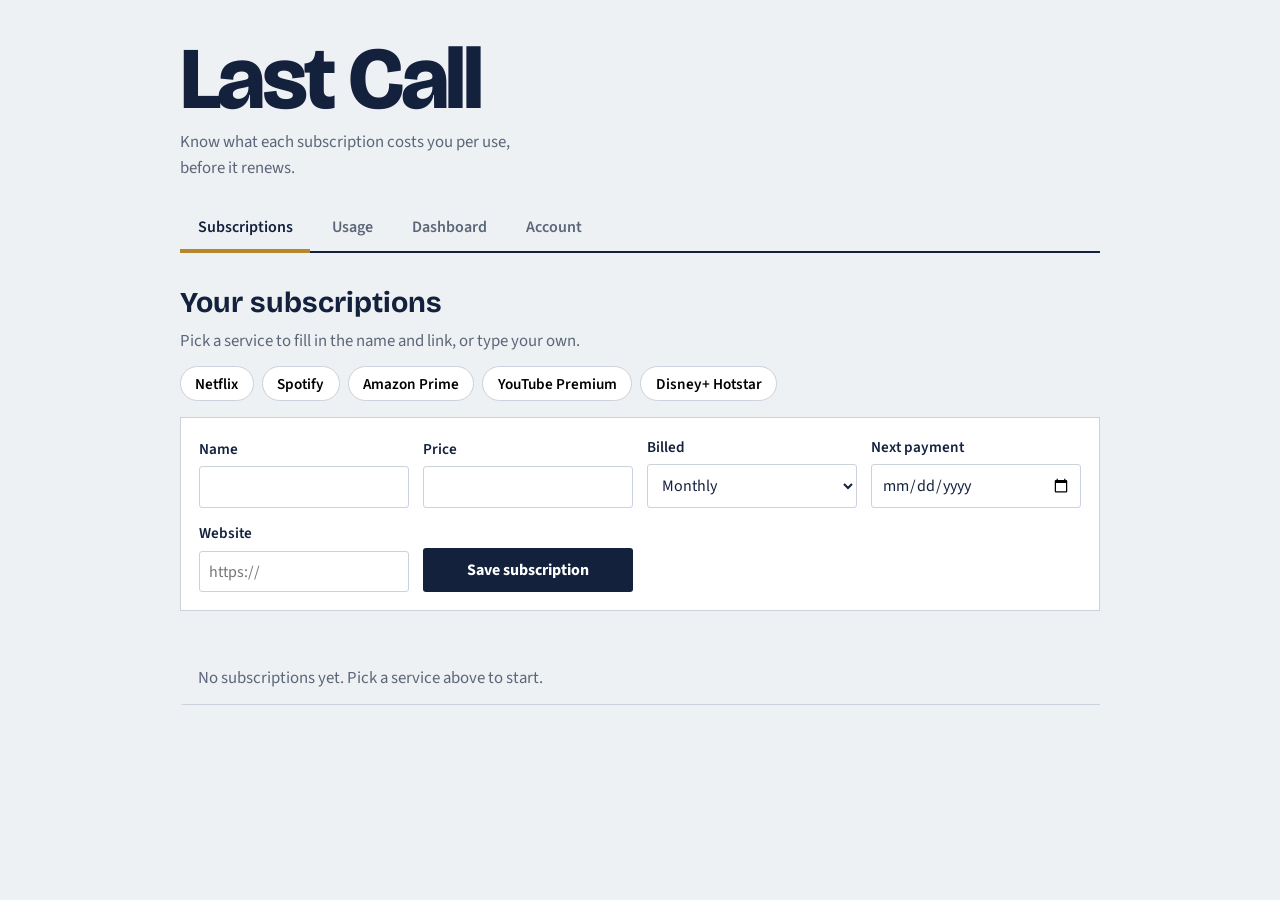
==== index.html @ 5d00318b "ch" ====
<!DOCTYPE html>
<html lang="en">
<head>
<meta charset="UTF-8">
<meta name="viewport" content="width=device-width, initial-scale=1">
<title>Last Call</title>
<link rel="preconnect" href="https://fonts.googleapis.com">
<link rel="preconnect" href="https://fonts.gstatic.com" crossorigin>
<link href="https://fonts.googleapis.com/css2?family=Bricolage+Grotesque:wght@500;700;800&family=Source+Sans+3:wght@400;600&display=swap" rel="stylesheet">
<link rel="stylesheet" href="style.css">
</head>
<body>
<header class="top">
  <h1 class="brand">Last Call</h1>
  <p class="tag">Know what each subscription costs you per use, before it renews.</p>
  <nav id="nav" aria-label="Sections">
    <button data-tab="subscriptions">Subscriptions</button>
    <button data-tab="usage">Usage</button>
    <button data-tab="dashboard">Dashboard</button>
    <button data-tab="account">Account</button>
  </nav>
</header>

<main>
  <!-- 1. SUBSCRIPTION MANAGEMENT -->
  <section id="subscriptions" class="panel">
    <h2>Your subscriptions</h2>
    <p class="hint">Pick a service to fill in the name and link, or type your own.</p>
    <div id="presets" class="chips"></div>
    <form id="subForm" class="form">
      <label>Name <input id="subName" required maxlength="40"></label>
      <label>Price <input id="subPrice" type="number" min="0" step="0.01" required></label>
      <label>Billed
        <select id="subCycle"><option value="monthly">Monthly</option><option value="yearly">Yearly</option></select>
      </label>
      <label>Next payment <input id="subDate" type="date" required></label>
      <label>Website <input id="subUrl" type="url" placeholder="https://"></label>
      <button class="primary" type="submit">Save subscription</button>
    </form>
    <p id="subMsg" class="msg" role="status"></p>
    <ul id="subList" class="rows"></ul>
  </section>

  <!-- 2. USAGE TRACKING -->
  <section id="usage" class="panel">
    <h2>Log your usage</h2>
    <form id="useForm" class="form">
      <label>Subscription <select id="useSub" required></select></label>
      <label>Date <input id="useDate" type="date" required></label>
      <label>Minutes used <input id="useMin" type="number" min="1" required></label>
      <button class="primary" type="submit">Log usage</button>
    </form>
    <h3>Last 30 days</h3>
    <ul id="useSummary" class="rows"></ul>
    <h3>Recent entries</h3>
    <ul id="useLog" class="rows"></ul>
  </section>

  <!-- 3. DASHBOARD -->
  <section id="dashboard" class="panel">
    <div id="reminders"></div>
    <h2>Dashboard</h2>
    <div id="stats" class="stats"></div>
    <h3>Coming up</h3>
    <ul id="upcoming" class="rows"></ul>
    <h3>Worth keeping?</h3>
    <label class="inline">Cancel suggestion above
      <input id="threshold" type="number" min="1"> per use
    </label>
    <ul id="verdicts" class="rows"></ul>
  </section>

  <!-- 4. ACCOUNT: subscription tracker + invoices -->
  <section id="account" class="panel">
    <h2>Your account</h2>
    <div id="accStats" class="stats"></div>
    <h3>Subscription tracker</h3>
    <ul id="accSubs" class="rows"></ul>
    <h3>Invoices</h3>
    <label class="inline">Payment method
      <select id="payMethod">
        <option>UPI</option><option>Card</option><option>Bank transfer</option><option>Cash</option>
      </select>
    </label>
    <ul id="invList" class="rows"></ul>
  </section>
</main>
<script src="script.js"></script>
</body>
</html>
---- style.css ----
:root{
  --bg:#EEF1F4; --ink:#14213D; --muted:#5B6678; --line:#CBD2DC;
  --brass:#B8862B; --keep:#2E7D5B; --warn:#B3412F; --paper:#FFFFFF;
  --display:'Bricolage Grotesque','Segoe UI',system-ui,sans-serif;
  --body:'Source Sans 3','Segoe UI',system-ui,sans-serif;
}
*{box-sizing:border-box}
body{margin:0;background:var(--bg);color:var(--ink);font:400 1.05rem/1.55 var(--body)}
.top{max-width:960px;margin:0 auto;padding:2.5rem 1.25rem 0}
.brand{font:800 clamp(3rem,10vw,5.5rem)/.9 var(--display);letter-spacing:-.04em;margin:0}
.tag{color:var(--muted);margin:.6rem 0 1.5rem;max-width:46ch}
nav{display:flex;gap:.25rem;border-bottom:2px solid var(--ink)}
nav button{font:600 1rem var(--body);background:none;border:0;padding:.7rem 1.1rem;cursor:pointer;color:var(--muted);border-bottom:4px solid transparent;margin-bottom:-2px}
nav button[aria-current="true"]{color:var(--ink);border-bottom-color:var(--brass)}
main{max-width:960px;margin:0 auto;padding:1.5rem 1.25rem 4rem}
.panel{display:none}
.panel.active{display:block}
h2{font:700 1.8rem var(--display);margin:.5rem 0}
h3{font:700 1.15rem var(--display);margin:2rem 0 .5rem}
.hint{color:var(--muted);margin:0 0 .75rem}
.chips{display:flex;flex-wrap:wrap;gap:.5rem;margin-bottom:1rem}
.chips button{font:600 .95rem var(--body);background:var(--paper);border:1px solid var(--line);border-radius:999px;padding:.35rem .9rem;cursor:pointer}
.chips button:hover{border-color:var(--brass)}
.form{display:grid;grid-template-columns:repeat(auto-fit,minmax(170px,1fr));gap:.9rem;align-items:end;background:var(--paper);border:1px solid var(--line);padding:1.1rem}
label{display:flex;flex-direction:column;gap:.3rem;font-weight:600;font-size:.95rem}
input,select{font:400 1rem var(--body);padding:.55rem .6rem;border:1px solid var(--line);background:#fff;color:var(--ink);border-radius:3px}
.inline{flex-direction:row;align-items:center;gap:.5rem;font-weight:400}
.inline input{width:5.5rem}
button.primary{font:700 1rem var(--body);background:var(--ink);color:#fff;border:0;padding:.7rem 1rem;cursor:pointer;border-radius:3px}
button.primary:hover{background:#22345c}
button.link{font:600 .9rem var(--body);background:none;border:0;color:var(--muted);cursor:pointer;text-decoration:underline;padding:.2rem .4rem}
button.link:hover{color:var(--warn)}
:focus-visible{outline:3px solid var(--brass);outline-offset:2px}
.rows{list-style:none;margin:.5rem 0 0;padding:0}
.rows li{display:flex;justify-content:space-between;align-items:center;gap:1rem;flex-wrap:wrap;padding:.8rem 0 .8rem .9rem;border-bottom:1px solid var(--line);border-left:4px solid var(--line)}
.rows li.keep{border-left-color:var(--keep)}
.rows li.warn{border-left-color:var(--warn)}
.rows li.soon{border-left-color:var(--brass)}
.rows .name{font:700 1.1rem var(--display)}
.rows .meta{color:var(--muted);font-size:.95rem}
.rows .actions{display:flex;align-items:center;gap:.25rem}
.rows a{color:var(--ink);font-weight:600}
.empty{color:var(--muted);border-left-color:transparent!important}
.stats{display:flex;flex-wrap:wrap;gap:2.5rem;margin:1rem 0}
.stats div{display:flex;flex-direction:column}
.stats b{font:800 2.2rem/1 var(--display)}
.stats span{color:var(--muted);font-size:.95rem}
#reminders .alert{background:var(--ink);color:#fff;padding:.8rem 1rem;margin-bottom:1rem;border-left:6px solid var(--brass)}
.verdict{font-weight:700}
.keep .verdict{color:var(--keep)}
.warn .verdict{color:var(--warn)}
@media (prefers-reduced-motion:no-preference){button{transition:background .15s,color .15s}}
@media (max-width:520px){nav button{padding:.6rem .6rem;font-size:.95rem}}
.msg{color:var(--keep);font-weight:600;margin:.6rem 0 0;min-height:1.5rem}
button.pay{font:700 .9rem var(--body);background:var(--ink);color:#fff;border:0;padding:.4rem .8rem;cursor:pointer;border-radius:3px;margin-left:.5rem}
button.pay:hover{background:#22345c}
.soon .verdict{color:var(--brass)}
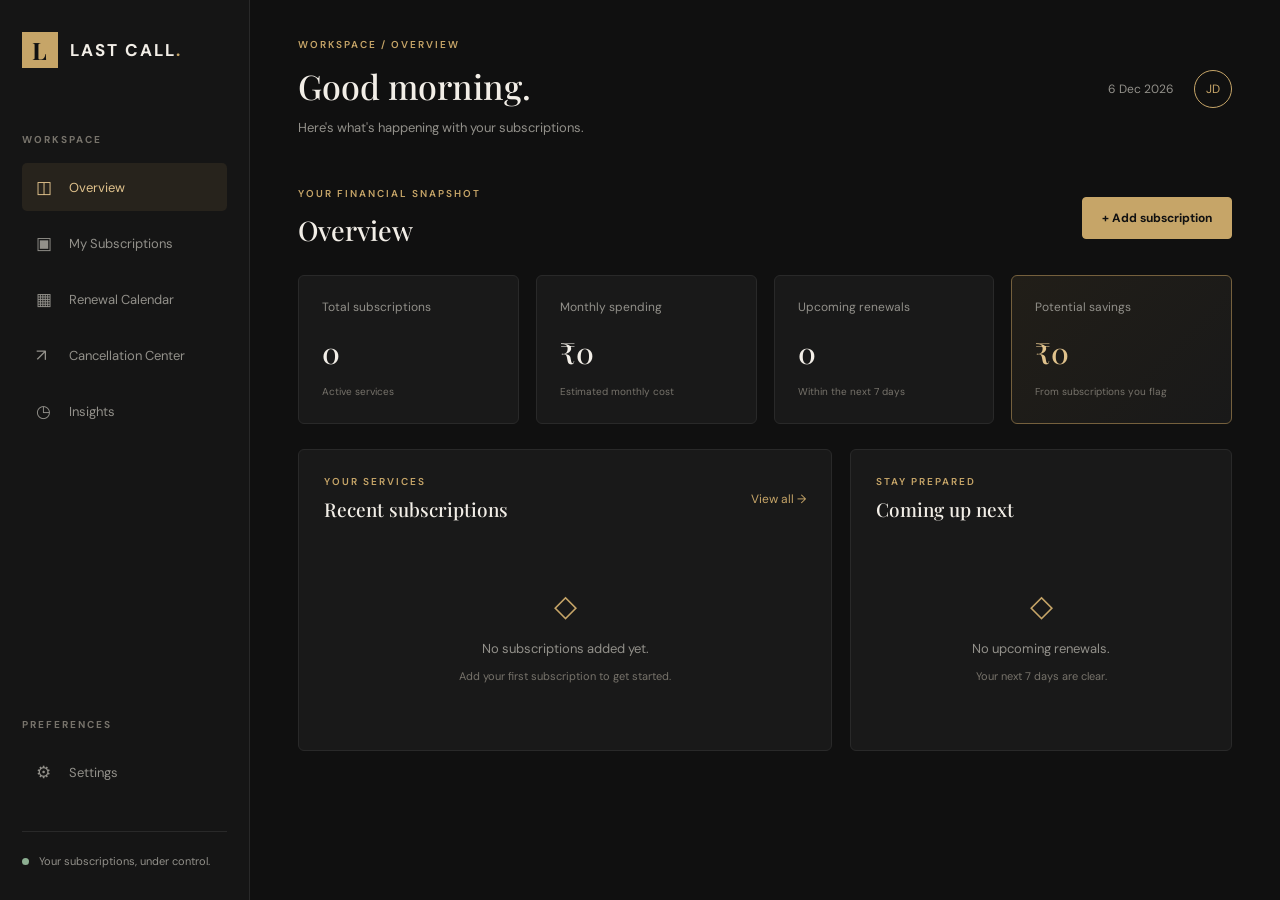
==== commit e1b089c1: "Add files via upload" ====
--- a/index.html
+++ b/index.html
@@ -1,90 +1,348 @@
-<!DOCTYPE html>
-<html lang="en">
-<head>
-<meta charset="UTF-8">
-<meta name="viewport" content="width=device-width, initial-scale=1">
-<title>Last Call</title>
-<link rel="preconnect" href="https://fonts.googleapis.com">
-<link rel="preconnect" href="https://fonts.gstatic.com" crossorigin>
-<link href="https://fonts.googleapis.com/css2?family=Bricolage+Grotesque:wght@500;700;800&family=Source+Sans+3:wght@400;600&display=swap" rel="stylesheet">
-<link rel="stylesheet" href="style.css">
-</head>
-<body>
-<header class="top">
-  <h1 class="brand">Last Call</h1>
-  <p class="tag">Know what each subscription costs you per use, before it renews.</p>
-  <nav id="nav" aria-label="Sections">
-    <button data-tab="subscriptions">Subscriptions</button>
-    <button data-tab="usage">Usage</button>
-    <button data-tab="dashboard">Dashboard</button>
-    <button data-tab="account">Account</button>
-  </nav>
-</header>
-
-<main>
-  <!-- 1. SUBSCRIPTION MANAGEMENT -->
-  <section id="subscriptions" class="panel">
-    <h2>Your subscriptions</h2>
-    <p class="hint">Pick a service to fill in the name and link, or type your own.</p>
-    <div id="presets" class="chips"></div>
-    <form id="subForm" class="form">
-      <label>Name <input id="subName" required maxlength="40"></label>
-      <label>Price <input id="subPrice" type="number" min="0" step="0.01" required></label>
-      <label>Billed
-        <select id="subCycle"><option value="monthly">Monthly</option><option value="yearly">Yearly</option></select>
-      </label>
-      <label>Next payment <input id="subDate" type="date" required></label>
-      <label>Website <input id="subUrl" type="url" placeholder="https://"></label>
-      <button class="primary" type="submit">Save subscription</button>
-    </form>
-    <p id="subMsg" class="msg" role="status"></p>
-    <ul id="subList" class="rows"></ul>
-  </section>
-
-  <!-- 2. USAGE TRACKING -->
-  <section id="usage" class="panel">
-    <h2>Log your usage</h2>
-    <form id="useForm" class="form">
-      <label>Subscription <select id="useSub" required></select></label>
-      <label>Date <input id="useDate" type="date" required></label>
-      <label>Minutes used <input id="useMin" type="number" min="1" required></label>
-      <button class="primary" type="submit">Log usage</button>
-    </form>
-    <h3>Last 30 days</h3>
-    <ul id="useSummary" class="rows"></ul>
-    <h3>Recent entries</h3>
-    <ul id="useLog" class="rows"></ul>
-  </section>
-
-  <!-- 3. DASHBOARD -->
-  <section id="dashboard" class="panel">
-    <div id="reminders"></div>
-    <h2>Dashboard</h2>
-    <div id="stats" class="stats"></div>
-    <h3>Coming up</h3>
-    <ul id="upcoming" class="rows"></ul>
-    <h3>Worth keeping?</h3>
-    <label class="inline">Cancel suggestion above
-      <input id="threshold" type="number" min="1"> per use
-    </label>
-    <ul id="verdicts" class="rows"></ul>
-  </section>
-
-  <!-- 4. ACCOUNT: subscription tracker + invoices -->
-  <section id="account" class="panel">
-    <h2>Your account</h2>
-    <div id="accStats" class="stats"></div>
-    <h3>Subscription tracker</h3>
-    <ul id="accSubs" class="rows"></ul>
-    <h3>Invoices</h3>
-    <label class="inline">Payment method
-      <select id="payMethod">
-        <option>UPI</option><option>Card</option><option>Bank transfer</option><option>Cash</option>
-      </select>
-    </label>
-    <ul id="invList" class="rows"></ul>
-  </section>
-</main>
-<script src="script.js"></script>
-</body>
-</html>+
+<!DOCTYPE html>
+<html lang="en">
+<head>
+    <meta charset="UTF-8">
+    <meta name="viewport" content="width=device-width, initial-scale=1.0">
+    <title>Last Call — Subscription Manager</title>
+
+    <link rel="stylesheet" href="style.css">
+
+    <link rel="preconnect" href="https://fonts.googleapis.com">
+    <link rel="preconnect" href="https://fonts.gstatic.com" crossorigin>
+    <link href="https://fonts.googleapis.com/css2?family=DM+Sans:wght@400;500;600;700&family=Playfair+Display:wght@500;600;700&display=swap" rel="stylesheet">
+</head>
+
+<body>
+
+    <div class="app-container">
+
+        <!-- SIDEBAR -->
+        <aside class="sidebar">
+
+            <div class="logo">
+                <span class="logo-icon">L</span>
+                <span>LAST CALL<span class="logo-dot">.</span></span>
+            </div>
+
+            <p class="menu-label">WORKSPACE</p>
+
+            <nav>
+                <a href="#" class="nav-link active" data-page="overview">
+                    <span>◫</span> Overview
+                </a>
+
+                <a href="#" class="nav-link" data-page="subscriptions">
+                    <span>▣</span> My Subscriptions
+                </a>
+
+                <a href="#" class="nav-link" data-page="calendar">
+                    <span>▦</span> Renewal Calendar
+                </a>
+
+                <a href="#" class="nav-link" data-page="cancellation">
+                    <span>↗</span> Cancellation Center
+                </a>
+
+                <a href="#" class="nav-link" data-page="insights">
+                    <span>◷</span> Insights
+                </a>
+            </nav>
+
+            <div class="sidebar-bottom">
+                <p class="menu-label">PREFERENCES</p>
+                <a href="#" class="nav-link" data-page="settings">
+                    <span>⚙</span> Settings
+                </a>
+
+                <div class="sidebar-note">
+                    <span class="status-dot"></span>
+                    Your subscriptions, under control.
+                </div>
+            </div>
+
+        </aside>
+
+
+        <!-- MAIN CONTENT -->
+        <main class="main-content">
+
+            <header class="topbar">
+                <div>
+                    <p class="breadcrumb">WORKSPACE / OVERVIEW</p>
+                    <h1>Good morning.</h1>
+                    <p class="subtitle">Here's what's happening with your subscriptions.</p>
+                </div>
+
+                <div class="topbar-right">
+                    <span class="date-display" id="todayDate"></span>
+                    <button class="profile-button">JD</button>
+                </div>
+            </header>
+
+
+            <!-- OVERVIEW -->
+            <section class="page active" id="overview">
+
+                <div class="section-heading">
+                    <div>
+                        <p class="eyebrow">YOUR FINANCIAL SNAPSHOT</p>
+                        <h2>Overview</h2>
+                    </div>
+
+                    <button class="primary-button" id="addSubscriptionBtn">
+                        + Add subscription
+                    </button>
+                </div>
+
+
+                <div class="stats-grid">
+
+                    <div class="stat-card">
+                        <p>Total subscriptions</p>
+                        <h2 id="totalSubscriptions">0</h2>
+                        <span class="stat-caption">Active services</span>
+                    </div>
+
+                    <div class="stat-card">
+                        <p>Monthly spending</p>
+                        <h2 id="monthlySpending">₹0</h2>
+                        <span class="stat-caption">Estimated monthly cost</span>
+                    </div>
+
+                    <div class="stat-card">
+                        <p>Upcoming renewals</p>
+                        <h2 id="upcomingRenewals">0</h2>
+                        <span class="stat-caption">Within the next 7 days</span>
+                    </div>
+
+                    <div class="stat-card highlight-card">
+                        <p>Potential savings</p>
+                        <h2 id="potentialSavings">₹0</h2>
+                        <span class="stat-caption">From subscriptions you flag</span>
+                    </div>
+
+                </div>
+
+
+                <div class="content-grid">
+
+                    <div class="panel">
+                        <div class="panel-header">
+                            <div>
+                                <p class="eyebrow">YOUR SERVICES</p>
+                                <h3>Recent subscriptions</h3>
+                            </div>
+
+                            <button class="text-button" data-goto="subscriptions">
+                                View all →
+                            </button>
+                        </div>
+
+                        <div id="recentSubscriptions" class="subscription-list">
+                            <div class="empty-state">
+                                <span>◇</span>
+                                <p>No subscriptions added yet.</p>
+                                <small>Add your first subscription to get started.</small>
+                            </div>
+                        </div>
+                    </div>
+
+
+                    <div class="panel">
+                        <div class="panel-header">
+                            <div>
+                                <p class="eyebrow">STAY PREPARED</p>
+                                <h3>Coming up next</h3>
+                            </div>
+                        </div>
+
+                        <div id="upcomingList" class="upcoming-list">
+                            <div class="empty-state">
+                                <span>◷</span>
+                                <p>No upcoming renewals.</p>
+                                <small>Your renewal reminders will appear here.</small>
+                            </div>
+                        </div>
+                    </div>
+
+                </div>
+
+            </section>
+
+
+            <!-- SUBSCRIPTIONS -->
+            <section class="page" id="subscriptions">
+
+                <div class="section-heading">
+                    <div>
+                        <p class="eyebrow">ALL YOUR RECURRING PAYMENTS</p>
+                        <h2>My Subscriptions</h2>
+                        <p class="subtitle">Keep every recurring expense in one place.</p>
+                    </div>
+
+                    <button class="primary-button" id="addSubscriptionBtn2">
+                        + Add subscription
+                    </button>
+                </div>
+
+                <div class="panel">
+                    <div id="allSubscriptions" class="subscription-list">
+                        <div class="empty-state">
+                            <span>◇</span>
+                            <p>Your subscription list is empty.</p>
+                        </div>
+                    </div>
+                </div>
+
+            </section>
+
+
+            <!-- CALENDAR -->
+            <section class="page" id="calendar">
+                <div class="section-heading">
+                    <div>
+                        <p class="eyebrow">NEVER MISS A PAYMENT</p>
+                        <h2>Renewal Calendar</h2>
+                        <p class="subtitle">See what's renewing soon.</p>
+                    </div>
+                </div>
+
+                <div class="panel">
+                    <div id="calendarList" class="upcoming-list">
+                        <div class="empty-state">
+                            <span>▦</span>
+                            <p>No renewals to display.</p>
+                        </div>
+                    </div>
+                </div>
+            </section>
+
+
+            <!-- CANCELLATION -->
+            <section class="page" id="cancellation">
+                <div class="section-heading">
+                    <div>
+                        <p class="eyebrow">TAKE BACK CONTROL</p>
+                        <h2>Cancellation Center</h2>
+                        <p class="subtitle">Find subscriptions you no longer need and follow the steps to cancel them.</p>
+                    </div>
+                </div>
+
+                <div class="panel">
+                    <div id="cancellationList" class="subscription-list">
+                        <div class="empty-state">
+                            <span>↗</span>
+                            <p>No subscriptions to review yet.</p>
+                        </div>
+                    </div>
+                </div>
+            </section>
+
+
+            <!-- INSIGHTS -->
+            <section class="page" id="insights">
+                <div class="section-heading">
+                    <div>
+                        <p class="eyebrow">UNDERSTAND YOUR SPENDING</p>
+                        <h2>Insights</h2>
+                    </div>
+                </div>
+
+                <div class="panel">
+                    <h3>Your spending breakdown</h3>
+                    <div id="insightsContent">
+                        <div class="empty-state">
+                            <span>◷</span>
+                            <p>Add subscriptions to see your insights.</p>
+                        </div>
+                    </div>
+                </div>
+            </section>
+
+
+            <!-- SETTINGS -->
+            <section class="page" id="settings">
+                <div class="section-heading">
+                    <div>
+                        <p class="eyebrow">MANAGE YOUR EXPERIENCE</p>
+                        <h2>Settings</h2>
+                    </div>
+                </div>
+
+                <div class="panel">
+                    <h3>Email import</h3>
+                    <p class="subtitle">Connect your Gmail account to explore subscription-related emails.</p>
+                    <button class="secondary-button" disabled>Gmail integration — Coming soon</button>
+                    <p class="small-note">Email import will require your permission. Your Gmail password will never be requested.</p>
+                </div>
+            </section>
+
+        </main>
+
+    </div>
+
+
+    <!-- ADD SUBSCRIPTION MODAL -->
+    <div class="modal-overlay" id="subscriptionModal">
+
+        <div class="modal">
+
+            <div class="modal-header">
+                <div>
+                    <p class="eyebrow">BUILD YOUR SUBSCRIPTION LIST</p>
+                    <h2>Add subscription</h2>
+                </div>
+
+                <button class="close-button" id="closeModal">×</button>
+            </div>
+
+            <form id="subscriptionForm">
+
+                <label for="serviceName">Service name</label>
+                <input type="text" id="serviceName" placeholder="e.g. Netflix" required>
+
+                <div class="form-row">
+                    <div>
+                        <label for="servicePrice">Price (₹)</label>
+                        <input type="number" id="servicePrice" placeholder="199" min="1" required>
+                    </div>
+
+                    <div>
+                        <label for="billingCycle">Billing cycle</label>
+                        <select id="billingCycle">
+                            <option value="monthly">Monthly</option>
+                            <option value="yearly">Yearly</option>
+                        </select>
+                    </div>
+                </div>
+
+                <label for="renewalDate">Next renewal date</label>
+                <input type="date" id="renewalDate" required>
+
+                <label for="serviceCategory">Category</label>
+                <select id="serviceCategory">
+                    <option value="Entertainment">Entertainment</option>
+                    <option value="Music">Music</option>
+                    <option value="Shopping">Shopping</option>
+                    <option value="Productivity">Productivity</option>
+                    <option value="Education">Education</option>
+                    <option value="Other">Other</option>
+                </select>
+
+                <button type="submit" class="primary-button full-button">
+                    Save subscription
+                </button>
+
+            </form>
+
+        </div>
+
+    </div>
+
+
+    <!-- JAVASCRIPT -->
+    <script src="script.js"></script>
+
+</body>
+</html>
--- a/style.css
+++ b/style.css
@@ -1,57 +1,607 @@
-:root{
-  --bg:#EEF1F4; --ink:#14213D; --muted:#5B6678; --line:#CBD2DC;
-  --brass:#B8862B; --keep:#2E7D5B; --warn:#B3412F; --paper:#FFFFFF;
-  --display:'Bricolage Grotesque','Segoe UI',system-ui,sans-serif;
-  --body:'Source Sans 3','Segoe UI',system-ui,sans-serif;
-}
-*{box-sizing:border-box}
-body{margin:0;background:var(--bg);color:var(--ink);font:400 1.05rem/1.55 var(--body)}
-.top{max-width:960px;margin:0 auto;padding:2.5rem 1.25rem 0}
-.brand{font:800 clamp(3rem,10vw,5.5rem)/.9 var(--display);letter-spacing:-.04em;margin:0}
-.tag{color:var(--muted);margin:.6rem 0 1.5rem;max-width:46ch}
-nav{display:flex;gap:.25rem;border-bottom:2px solid var(--ink)}
-nav button{font:600 1rem var(--body);background:none;border:0;padding:.7rem 1.1rem;cursor:pointer;color:var(--muted);border-bottom:4px solid transparent;margin-bottom:-2px}
-nav button[aria-current="true"]{color:var(--ink);border-bottom-color:var(--brass)}
-main{max-width:960px;margin:0 auto;padding:1.5rem 1.25rem 4rem}
-.panel{display:none}
-.panel.active{display:block}
-h2{font:700 1.8rem var(--display);margin:.5rem 0}
-h3{font:700 1.15rem var(--display);margin:2rem 0 .5rem}
-.hint{color:var(--muted);margin:0 0 .75rem}
-.chips{display:flex;flex-wrap:wrap;gap:.5rem;margin-bottom:1rem}
-.chips button{font:600 .95rem var(--body);background:var(--paper);border:1px solid var(--line);border-radius:999px;padding:.35rem .9rem;cursor:pointer}
-.chips button:hover{border-color:var(--brass)}
-.form{display:grid;grid-template-columns:repeat(auto-fit,minmax(170px,1fr));gap:.9rem;align-items:end;background:var(--paper);border:1px solid var(--line);padding:1.1rem}
-label{display:flex;flex-direction:column;gap:.3rem;font-weight:600;font-size:.95rem}
-input,select{font:400 1rem var(--body);padding:.55rem .6rem;border:1px solid var(--line);background:#fff;color:var(--ink);border-radius:3px}
-.inline{flex-direction:row;align-items:center;gap:.5rem;font-weight:400}
-.inline input{width:5.5rem}
-button.primary{font:700 1rem var(--body);background:var(--ink);color:#fff;border:0;padding:.7rem 1rem;cursor:pointer;border-radius:3px}
-button.primary:hover{background:#22345c}
-button.link{font:600 .9rem var(--body);background:none;border:0;color:var(--muted);cursor:pointer;text-decoration:underline;padding:.2rem .4rem}
-button.link:hover{color:var(--warn)}
-:focus-visible{outline:3px solid var(--brass);outline-offset:2px}
-.rows{list-style:none;margin:.5rem 0 0;padding:0}
-.rows li{display:flex;justify-content:space-between;align-items:center;gap:1rem;flex-wrap:wrap;padding:.8rem 0 .8rem .9rem;border-bottom:1px solid var(--line);border-left:4px solid var(--line)}
-.rows li.keep{border-left-color:var(--keep)}
-.rows li.warn{border-left-color:var(--warn)}
-.rows li.soon{border-left-color:var(--brass)}
-.rows .name{font:700 1.1rem var(--display)}
-.rows .meta{color:var(--muted);font-size:.95rem}
-.rows .actions{display:flex;align-items:center;gap:.25rem}
-.rows a{color:var(--ink);font-weight:600}
-.empty{color:var(--muted);border-left-color:transparent!important}
-.stats{display:flex;flex-wrap:wrap;gap:2.5rem;margin:1rem 0}
-.stats div{display:flex;flex-direction:column}
-.stats b{font:800 2.2rem/1 var(--display)}
-.stats span{color:var(--muted);font-size:.95rem}
-#reminders .alert{background:var(--ink);color:#fff;padding:.8rem 1rem;margin-bottom:1rem;border-left:6px solid var(--brass)}
-.verdict{font-weight:700}
-.keep .verdict{color:var(--keep)}
-.warn .verdict{color:var(--warn)}
-@media (prefers-reduced-motion:no-preference){button{transition:background .15s,color .15s}}
-@media (max-width:520px){nav button{padding:.6rem .6rem;font-size:.95rem}}
-.msg{color:var(--keep);font-weight:600;margin:.6rem 0 0;min-height:1.5rem}
-button.pay{font:700 .9rem var(--body);background:var(--ink);color:#fff;border:0;padding:.4rem .8rem;cursor:pointer;border-radius:3px;margin-left:.5rem}
-button.pay:hover{background:#22345c}
-.soon .verdict{color:var(--brass)}+
+:root {
+    --bg: #101010;
+    --sidebar: #151515;
+    --panel: #191919;
+    --border: #292929;
+    --gold: #c6a568;
+    --gold-light: #e0c28c;
+    --text: #f2eee7;
+    --muted: #92908a;
+    --green: #8cae91;
+}
+
+* {
+    margin: 0;
+    padding: 0;
+    box-sizing: border-box;
+}
+
+body {
+    background: var(--bg);
+    color: var(--text);
+    font-family: 'DM Sans', sans-serif;
+    min-height: 100vh;
+}
+
+button, input, select {
+    font: inherit;
+}
+
+button {
+    cursor: pointer;
+}
+
+.app-container {
+    display: flex;
+    min-height: 100vh;
+}
+
+/* SIDEBAR */
+
+.sidebar {
+    width: 250px;
+    background: var(--sidebar);
+    border-right: 1px solid var(--border);
+    padding: 32px 22px;
+    display: flex;
+    flex-direction: column;
+    flex-shrink: 0;
+}
+
+.logo {
+    display: flex;
+    align-items: center;
+    gap: 12px;
+    font-size: 17px;
+    font-weight: 700;
+    letter-spacing: 2px;
+    margin-bottom: 65px;
+}
+
+.logo-icon {
+    width: 36px;
+    height: 36px;
+    display: grid;
+    place-items: center;
+    background: var(--gold);
+    color: #111;
+    font-family: 'Playfair Display', serif;
+    font-size: 24px;
+}
+
+.logo-dot {
+    color: var(--gold);
+}
+
+.menu-label {
+    color: #77736b;
+    font-size: 10px;
+    letter-spacing: 2px;
+    font-weight: 700;
+    margin-bottom: 17px;
+}
+
+nav {
+    display: flex;
+    flex-direction: column;
+    gap: 8px;
+}
+
+.nav-link {
+    display: flex;
+    align-items: center;
+    gap: 13px;
+    padding: 13px 14px;
+    text-decoration: none;
+    color: var(--muted);
+    font-size: 13px;
+    border-radius: 5px;
+    transition: 0.2s;
+}
+
+.nav-link span {
+    font-size: 17px;
+    width: 20px;
+}
+
+.nav-link:hover,
+.nav-link.active {
+    color: var(--gold-light);
+    background: #27231c;
+}
+
+.sidebar-bottom {
+    margin-top: auto;
+}
+
+.sidebar-note {
+    border-top: 1px solid var(--border);
+    padding-top: 22px;
+    margin-top: 35px;
+    font-size: 11px;
+    color: var(--muted);
+}
+
+.status-dot {
+    display: inline-block;
+    width: 7px;
+    height: 7px;
+    background: var(--green);
+    border-radius: 50%;
+    margin-right: 7px;
+}
+
+/* MAIN CONTENT */
+
+.main-content {
+    flex: 1;
+    padding: 38px 48px;
+    min-width: 0;
+}
+
+.topbar {
+    display: flex;
+    justify-content: space-between;
+    align-items: center;
+    margin-bottom: 48px;
+}
+
+.breadcrumb,
+.eyebrow {
+    color: var(--gold);
+    font-size: 10px;
+    letter-spacing: 2px;
+    font-weight: 600;
+    margin-bottom: 12px;
+}
+
+.topbar h1 {
+    font-family: 'Playfair Display', serif;
+    font-size: 34px;
+    font-weight: 500;
+    margin-bottom: 8px;
+}
+
+.subtitle {
+    color: var(--muted);
+    font-size: 13px;
+    line-height: 1.7;
+}
+
+.topbar-right {
+    display: flex;
+    align-items: center;
+    gap: 20px;
+}
+
+.date-display {
+    font-size: 12px;
+    color: var(--muted);
+}
+
+.profile-button {
+    width: 38px;
+    height: 38px;
+    border-radius: 50%;
+    border: 1px solid var(--gold);
+    background: transparent;
+    color: var(--gold);
+    font-size: 12px;
+}
+
+/* PAGE SECTIONS */
+
+.page {
+    display: none;
+}
+
+.page.active {
+    display: block;
+}
+
+.section-heading {
+    display: flex;
+    align-items: center;
+    justify-content: space-between;
+    margin-bottom: 27px;
+}
+
+.section-heading h2 {
+    font-family: 'Playfair Display', serif;
+    font-size: 27px;
+    font-weight: 500;
+}
+
+/* BUTTONS */
+
+.primary-button {
+    background: var(--gold);
+    border: 1px solid var(--gold);
+    color: #111;
+    padding: 12px 19px;
+    font-size: 12px;
+    font-weight: 700;
+    border-radius: 4px;
+    transition: 0.2s;
+}
+
+.primary-button:hover {
+    background: var(--gold-light);
+    transform: translateY(-2px);
+}
+
+.secondary-button {
+    background: transparent;
+    border: 1px solid var(--border);
+    color: var(--gold);
+    padding: 11px 17px;
+    border-radius: 4px;
+}
+
+.text-button {
+    background: transparent;
+    border: none;
+    color: var(--gold);
+    font-size: 12px;
+}
+
+/* STATISTICS */
+
+.stats-grid {
+    display: grid;
+    grid-template-columns: repeat(4, 1fr);
+    gap: 17px;
+    margin-bottom: 25px;
+}
+
+.stat-card {
+    background: var(--panel);
+    border: 1px solid var(--border);
+    padding: 23px;
+    border-radius: 6px;
+    min-height: 145px;
+}
+
+.stat-card p {
+    font-size: 12px;
+    color: var(--muted);
+    margin-bottom: 18px;
+}
+
+.stat-card h2 {
+    font-family: 'Playfair Display', serif;
+    font-size: 29px;
+    font-weight: 500;
+    margin-bottom: 8px;
+}
+
+.stat-caption {
+    color: #77736b;
+    font-size: 10px;
+}
+
+.highlight-card {
+    border-color: #75603d;
+    background: linear-gradient(135deg, #211e18, #191919);
+}
+
+.highlight-card h2 {
+    color: var(--gold-light);
+}
+
+/* PANELS */
+
+.content-grid {
+    display: grid;
+    grid-template-columns: 1.4fr 1fr;
+    gap: 18px;
+}
+
+.panel {
+    background: var(--panel);
+    border: 1px solid var(--border);
+    border-radius: 6px;
+    padding: 25px;
+    margin-bottom: 20px;
+}
+
+.panel-header {
+    display: flex;
+    justify-content: space-between;
+    align-items: center;
+    margin-bottom: 24px;
+}
+
+.panel h3 {
+    font-family: 'Playfair Display', serif;
+    font-size: 19px;
+    font-weight: 500;
+}
+
+.panel-header .eyebrow {
+    margin-bottom: 8px;
+}
+
+/* EMPTY STATES */
+
+.empty-state {
+    text-align: center;
+    padding: 40px 15px;
+    color: var(--muted);
+}
+
+.empty-state span {
+    font-size: 30px;
+    color: var(--gold);
+    display: block;
+    margin-bottom: 15px;
+}
+
+.empty-state p {
+    font-size: 13px;
+    margin-bottom: 7px;
+}
+
+.empty-state small {
+    font-size: 11px;
+    color: #77736b;
+}
+
+/* SUBSCRIPTION ITEMS */
+
+.subscription-list,
+.upcoming-list {
+    display: flex;
+    flex-direction: column;
+}
+
+.subscription-item,
+.upcoming-item {
+    display: flex;
+    justify-content: space-between;
+    align-items: center;
+    gap: 12px;
+    padding: 17px 0;
+    border-bottom: 1px solid var(--border);
+}
+
+.subscription-item:last-child,
+.upcoming-item:last-child {
+    border-bottom: none;
+}
+
+.service-info {
+    display: flex;
+    align-items: center;
+    gap: 13px;
+}
+
+.service-icon {
+    width: 39px;
+    height: 39px;
+    background: #29251e;
+    color: var(--gold-light);
+    display: grid;
+    place-items: center;
+    border-radius: 5px;
+    font-size: 15px;
+}
+
+.service-info h4 {
+    font-size: 13px;
+    font-weight: 600;
+    margin-bottom: 5px;
+}
+
+.service-info p,
+.item-date {
+    color: var(--muted);
+    font-size: 10px;
+}
+
+.service-price {
+    color: var(--gold-light);
+    font-size: 13px;
+    white-space: nowrap;
+}
+
+.item-actions {
+    display: flex;
+    align-items: center;
+    gap: 10px;
+}
+
+.small-action {
+    background: transparent;
+    border: 1px solid var(--border);
+    color: var(--muted);
+    padding: 6px 9px;
+    border-radius: 3px;
+    font-size: 10px;
+}
+
+.small-action:hover {
+    border-color: var(--gold);
+    color: var(--gold);
+}
+
+/* SETTINGS */
+
+.small-note {
+    color: var(--muted);
+    font-size: 11px;
+    margin-top: 18px;
+}
+
+/* MODAL */
+
+.modal-overlay {
+    display: none;
+    position: fixed;
+    inset: 0;
+    background: rgba(0, 0, 0, 0.8);
+    z-index: 100;
+    justify-content: center;
+    align-items: center;
+    padding: 20px;
+}
+
+.modal-overlay.show {
+    display: flex;
+}
+
+.modal {
+    width: 100%;
+    max-width: 460px;
+    max-height: 90vh;
+    overflow-y: auto;
+    background: #1b1b1b;
+    border: 1px solid #55452d;
+    border-radius: 7px;
+    padding: 30px;
+}
+
+.modal-header {
+    display: flex;
+    justify-content: space-between;
+    align-items: flex-start;
+    margin-bottom: 27px;
+}
+
+.modal-header h2 {
+    font-family: 'Playfair Display', serif;
+    font-weight: 500;
+}
+
+.close-button {
+    background: transparent;
+    border: none;
+    color: var(--muted);
+    font-size: 27px;
+}
+
+.modal form {
+    display: flex;
+    flex-direction: column;
+    gap: 11px;
+}
+
+.modal label {
+    color: #c4beb3;
+    font-size: 11px;
+    margin-top: 9px;
+}
+
+.modal input,
+.modal select {
+    width: 100%;
+    padding: 12px;
+    background: #111;
+    color: var(--text);
+    border: 1px solid var(--border);
+    border-radius: 4px;
+    outline: none;
+    font-size: 12px;
+}
+
+.modal input:focus,
+.modal select:focus {
+    border-color: var(--gold);
+}
+
+.form-row {
+    display: grid;
+    grid-template-columns: 1fr 1fr;
+    gap: 15px;
+}
+
+.full-button {
+    width: 100%;
+    margin-top: 20px;
+}
+
+/* RESPONSIVE DESIGN */
+
+@media (max-width: 1100px) {
+    .stats-grid {
+        grid-template-columns: repeat(2, 1fr);
+    }
+
+    .main-content {
+        padding: 30px;
+    }
+}
+
+@media (max-width: 750px) {
+    .sidebar {
+        width: 75px;
+        padding: 25px 10px;
+    }
+
+    .logo {
+        justify-content: center;
+        font-size: 0;
+        margin-bottom: 45px;
+    }
+
+    .logo-icon {
+        font-size: 23px;
+    }
+
+    .menu-label,
+    .nav-link:not(.active) {
+        font-size: 0;
+    }
+
+    .nav-link {
+        justify-content: center;
+        padding: 14px 5px;
+        font-size: 0;
+    }
+
+    .nav-link span {
+        font-size: 19px;
+    }
+
+    .sidebar-note {
+        display: none;
+    }
+
+    .content-grid {
+        grid-template-columns: 1fr;
+    }
+
+    .main-content {
+        padding: 25px 16px;
+    }
+
+    .topbar h1 {
+        font-size: 26px;
+    }
+}
+
+@media (max-width: 480px) {
+    .stats-grid {
+        grid-template-columns: 1fr 1fr;
+        gap: 9px;
+    }
+
+    .stat-card {
+        padding: 14px;
+    }
+
+    .stat-card h2 {
+        font-size: 22px;
+    }
+
+    .section-heading {
+        align-items: flex-start;
+        gap: 15px;
+        flex-direction: column;
+    }
+
+    .date-display {
+        display: none;
+    }
+}
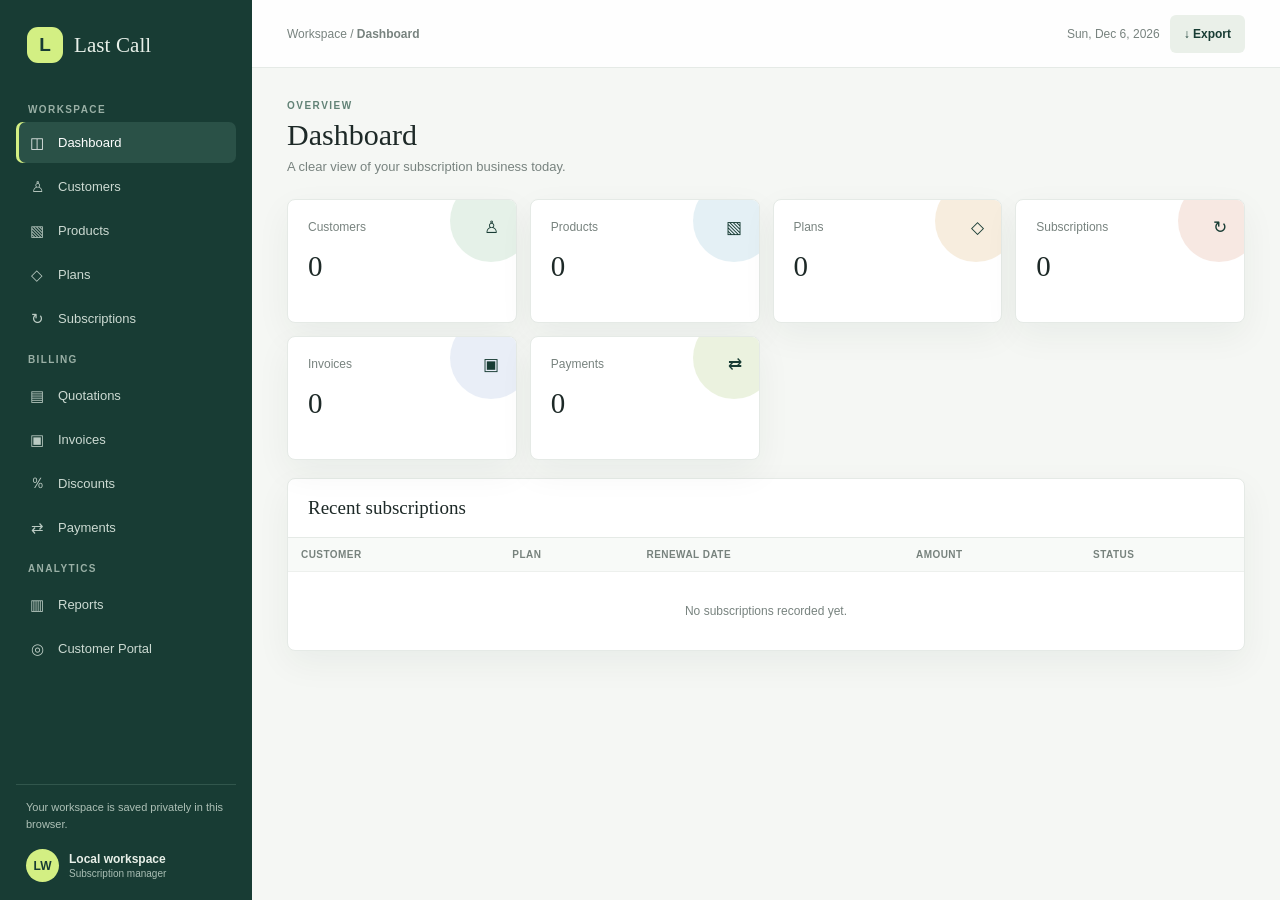
==== commit b119d096: "Add files via upload" ====
--- a/index.html
+++ b/index.html
@@ -1,348 +1,290 @@
-
-<!DOCTYPE html>
+<!doctype html>
 <html lang="en">
 <head>
-    <meta charset="UTF-8">
-    <meta name="viewport" content="width=device-width, initial-scale=1.0">
-    <title>Last Call — Subscription Manager</title>
-
-    <link rel="stylesheet" href="style.css">
-
-    <link rel="preconnect" href="https://fonts.googleapis.com">
-    <link rel="preconnect" href="https://fonts.gstatic.com" crossorigin>
-    <link href="https://fonts.googleapis.com/css2?family=DM+Sans:wght@400;500;600;700&family=Playfair+Display:wght@500;600;700&display=swap" rel="stylesheet">
+  <meta charset="utf-8">
+  <meta name="viewport" content="width=device-width, initial-scale=1">
+  <meta name="theme-color" content="#172a26">
+  <title>Last Call | Subscription Management</title>
+  <style>
+    :root {
+      color-scheme: light;
+      --ink: #1d2927;
+      --muted: #78837f;
+      --line: #e5eae6;
+      --paper: #fff;
+      --canvas: #f5f7f4;
+      --forest: #183c34;
+      --forest-soft: #24584b;
+      --lime: #d3ef83;
+      --coral: #e77e61;
+      --sky: #83b9d1;
+      --shadow: 0 12px 35px rgba(27, 49, 42, .055);
+      font-family: "Segoe UI", "Trebuchet MS", sans-serif;
+    }
+    * { box-sizing: border-box; }
+    body { margin: 0; min-height: 100vh; color: var(--ink); background: var(--canvas); }
+    button, input, select { font: inherit; }
+    button { cursor: pointer; }
+    .app { min-height: 100vh; }
+    .sidebar {
+      position: fixed; inset: 0 auto 0 0; z-index: 5; width: 252px; padding: 27px 16px 18px;
+      display: flex; flex-direction: column; color: #e8f0e9; background: var(--forest);
+    }
+    .brand { display: flex; gap: 11px; align-items: center; padding: 0 11px 29px; }
+    .brand-mark { width: 36px; height: 36px; display: grid; place-items: center; border-radius: 11px; background: var(--lime); color: var(--forest); font-size: 19px; font-weight: 900; }
+    .brand-name { font-family: Georgia, serif; font-size: 21px; letter-spacing: .1px; }
+    .nav-label { padding: 12px 12px 7px; color: #9ab0a6; font-size: 10px; font-weight: 700; letter-spacing: 1.4px; }
+    .nav-list { display: grid; gap: 3px; }
+    .nav-link { display: flex; align-items: center; gap: 12px; min-height: 41px; padding: 0 12px; color: #ccdad2; text-decoration: none; border-radius: 7px; font-size: 13px; transition: background .16s, color .16s; }
+    .nav-link:hover, .nav-link.active { color: #fff; background: #2a5147; }
+    .nav-link.active { box-shadow: inset 3px 0 var(--lime); }
+    .nav-icon { width: 18px; text-align: center; font-size: 15px; opacity: .9; }
+    .sidebar-foot { margin-top: auto; padding: 14px 10px 0; border-top: 1px solid #31564c; }
+    .local-note { color: #aec1b7; font-size: 11px; line-height: 1.5; }
+    .sidebar-user { display: flex; gap: 10px; align-items: center; margin-top: 17px; }
+    .avatar { width: 33px; height: 33px; display: grid; place-items: center; border-radius: 50%; color: var(--forest); background: var(--lime); font-size: 12px; font-weight: 800; }
+    .user-name { font-size: 12px; font-weight: 650; }
+    .user-caption { margin-top: 2px; color: #a9beb4; font-size: 10px; }
+    .main { min-height: 100vh; margin-left: 252px; }
+    .topbar { height: 68px; display: flex; align-items: center; justify-content: space-between; gap: 16px; padding: 0 35px; border-bottom: 1px solid var(--line); background: rgba(255,255,255,.92); }
+    .crumb { color: var(--muted); font-size: 12px; }
+    .top-actions { display: flex; align-items: center; gap: 10px; }
+    .date-label { color: var(--muted); font-size: 12px; }
+    .content { max-width: 1480px; margin: 0 auto; padding: 32px 35px 48px; }
+    .page-heading { display: flex; justify-content: space-between; align-items: flex-start; gap: 18px; margin-bottom: 25px; }
+    .eyebrow { margin-bottom: 7px; color: #628276; font-size: 10px; font-weight: 800; letter-spacing: 1.5px; text-transform: uppercase; }
+    h1, h2, h3, p { margin-top: 0; }
+    h1 { margin-bottom: 7px; font-family: Georgia, serif; font-size: 30px; font-weight: 500; letter-spacing: 0; }
+    .subtitle { margin-bottom: 0; color: var(--muted); font-size: 13px; }
+    h2 { margin-bottom: 0; font-family: Georgia, serif; font-size: 19px; font-weight: 500; }
+    .button { min-height: 38px; display: inline-flex; align-items: center; justify-content: center; gap: 8px; padding: 0 14px; border: 0; border-radius: 6px; color: #fff; background: var(--forest); font-size: 12px; font-weight: 650; transition: background .15s, transform .15s; }
+    .button:hover { background: var(--forest-soft); transform: translateY(-1px); }
+    .button.secondary { color: var(--forest); background: #eaf0e9; }
+    .button.secondary:hover { background: #dce8df; }
+    .button.danger { min-height: 30px; padding: 0 9px; color: #a64e3c; background: #fff0ec; font-size: 11px; }
+    .button.danger:hover { background: #ffe2da; }
+    .metrics { display: grid; grid-template-columns: repeat(4, minmax(0, 1fr)); gap: 13px; margin-bottom: 18px; }
+    .metric { position: relative; overflow: hidden; min-height: 124px; padding: 20px; border: 1px solid var(--line); border-radius: 8px; background: var(--paper); box-shadow: var(--shadow); }
+    .metric:after { position: absolute; top: -20px; right: -16px; width: 82px; height: 82px; content: ""; border-radius: 50%; background: var(--metric-tint, #e5f1e7); opacity: .9; }
+    .metric-label { position: relative; z-index: 1; color: var(--muted); font-size: 12px; }
+    .metric-value { position: relative; z-index: 1; margin-top: 16px; font-family: Georgia, serif; font-size: 29px; }
+    .metric-mark { position: absolute; z-index: 1; top: 17px; right: 17px; color: var(--forest); font-size: 17px; }
+    .panel { margin-bottom: 17px; border: 1px solid var(--line); border-radius: 8px; background: var(--paper); box-shadow: var(--shadow); }
+    .panel-head { display: flex; align-items: center; justify-content: space-between; gap: 14px; padding: 18px 20px; border-bottom: 1px solid var(--line); }
+    .panel-body { padding: 20px; }
+    .table-wrap { width: 100%; overflow-x: auto; }
+    table { width: 100%; border-collapse: collapse; white-space: nowrap; }
+    th { padding: 11px 13px; color: #77827d; background: #f8faf8; text-align: left; font-size: 10px; font-weight: 750; letter-spacing: .45px; text-transform: uppercase; }
+    td { padding: 12px 13px; border-top: 1px solid #edf0ed; font-size: 12px; }
+    tr:hover td { background: #fbfcfa; }
+    .empty { padding: 32px 14px; color: var(--muted); text-align: center; font-size: 12px; }
+    .toolbar { display: flex; align-items: center; gap: 9px; }
+    .search { width: min(230px, 45vw); min-height: 36px; padding: 0 11px; border: 1px solid var(--line); border-radius: 6px; outline: 0; background: #fff; font-size: 12px; }
+    .search:focus, input:focus, select:focus { border-color: #82a993; box-shadow: 0 0 0 3px rgba(69, 125, 97, .1); outline: 0; }
+    .form-grid { display: grid; grid-template-columns: repeat(3, minmax(0, 1fr)); gap: 15px; }
+    .field label { display: block; margin-bottom: 7px; color: #586760; font-size: 11px; font-weight: 650; }
+    .field input, .field select { width: 100%; min-height: 39px; padding: 0 10px; border: 1px solid #dfe6e0; border-radius: 5px; color: var(--ink); background: #fff; font-size: 12px; }
+    .form-actions { display: flex; gap: 8px; grid-column: 1 / -1; padding-top: 2px; }
+    .status { display: inline-block; padding: 5px 8px; border-radius: 20px; color: #396e52; background: #e8f4e9; font-size: 10px; font-weight: 700; }
+    .status.pending, .status.unpaid { color: #9a6b22; background: #fff4dc; }
+    .status.cancelled { color: #a64e3c; background: #fff0ec; }
+    .split { display: grid; grid-template-columns: minmax(0, 1.4fr) minmax(260px, .8fr); gap: 17px; }
+    .summary-total { color: var(--forest); font-family: Georgia, serif; font-size: 34px; }
+    .muted-small { margin-top: 5px; color: var(--muted); font-size: 11px; }
+    .notice { position: fixed; z-index: 20; right: 22px; bottom: 20px; max-width: min(380px, calc(100vw - 32px)); padding: 12px 16px; border-radius: 6px; color: #fff; background: var(--forest); box-shadow: 0 8px 24px #172a2633; font-size: 12px; animation: enter .2s ease-out; }
+    @keyframes enter { from { opacity: 0; transform: translateY(7px); } to { opacity: 1; transform: translateY(0); } }
+    .mobile-bar { display: none; }
+    @media (max-width: 1050px) { .metrics { grid-template-columns: repeat(2, minmax(0, 1fr)); } .form-grid { grid-template-columns: repeat(2, minmax(0, 1fr)); } .content { padding-inline: 23px; } .topbar { padding-inline: 23px; } }
+    @media (max-width: 700px) {
+      .sidebar { position: static; width: auto; height: auto; padding: 11px 12px; }
+      .brand { padding: 0 5px 10px; }
+      .sidebar .nav-label, .sidebar-foot { display: none; }
+      .nav-list { display: flex; overflow-x: auto; gap: 5px; padding-bottom: 2px; }
+      .nav-link { flex: 0 0 auto; min-height: 34px; gap: 7px; padding: 0 10px; font-size: 11px; }
+      .nav-icon { width: auto; }
+      .main { margin-left: 0; }
+      .topbar { height: 48px; padding-inline: 15px; }
+      .content { padding: 24px 15px 34px; }
+      .page-heading { align-items: flex-start; }
+      h1 { font-size: 26px; }
+      .metrics { gap: 9px; }
+      .metric { min-height: 106px; padding: 14px; }
+      .metric-value { margin-top: 13px; font-size: 25px; }
+      .panel-head, .panel-body { padding: 15px; }
+      .split { grid-template-columns: 1fr; }
+      .form-grid { grid-template-columns: 1fr; }
+      .date-label { display: none; }
+    }
+    @media (max-width: 390px) { .metrics { grid-template-columns: 1fr 1fr; } .panel-head { align-items: flex-start; } .toolbar { flex-wrap: wrap; justify-content: flex-end; } }
+  </style>
 </head>
-
 <body>
-
-    <div class="app-container">
-
-        <!-- SIDEBAR -->
-        <aside class="sidebar">
-
-            <div class="logo">
-                <span class="logo-icon">L</span>
-                <span>LAST CALL<span class="logo-dot">.</span></span>
-            </div>
-
-            <p class="menu-label">WORKSPACE</p>
-
-            <nav>
-                <a href="#" class="nav-link active" data-page="overview">
-                    <span>◫</span> Overview
-                </a>
-
-                <a href="#" class="nav-link" data-page="subscriptions">
-                    <span>▣</span> My Subscriptions
-                </a>
-
-                <a href="#" class="nav-link" data-page="calendar">
-                    <span>▦</span> Renewal Calendar
-                </a>
-
-                <a href="#" class="nav-link" data-page="cancellation">
-                    <span>↗</span> Cancellation Center
-                </a>
-
-                <a href="#" class="nav-link" data-page="insights">
-                    <span>◷</span> Insights
-                </a>
-            </nav>
-
-            <div class="sidebar-bottom">
-                <p class="menu-label">PREFERENCES</p>
-                <a href="#" class="nav-link" data-page="settings">
-                    <span>⚙</span> Settings
-                </a>
-
-                <div class="sidebar-note">
-                    <span class="status-dot"></span>
-                    Your subscriptions, under control.
-                </div>
-            </div>
-
-        </aside>
-
-
-        <!-- MAIN CONTENT -->
-        <main class="main-content">
-
-            <header class="topbar">
-                <div>
-                    <p class="breadcrumb">WORKSPACE / OVERVIEW</p>
-                    <h1>Good morning.</h1>
-                    <p class="subtitle">Here's what's happening with your subscriptions.</p>
-                </div>
-
-                <div class="topbar-right">
-                    <span class="date-display" id="todayDate"></span>
-                    <button class="profile-button">JD</button>
-                </div>
-            </header>
-
-
-            <!-- OVERVIEW -->
-            <section class="page active" id="overview">
-
-                <div class="section-heading">
-                    <div>
-                        <p class="eyebrow">YOUR FINANCIAL SNAPSHOT</p>
-                        <h2>Overview</h2>
-                    </div>
-
-                    <button class="primary-button" id="addSubscriptionBtn">
-                        + Add subscription
-                    </button>
-                </div>
-
-
-                <div class="stats-grid">
-
-                    <div class="stat-card">
-                        <p>Total subscriptions</p>
-                        <h2 id="totalSubscriptions">0</h2>
-                        <span class="stat-caption">Active services</span>
-                    </div>
-
-                    <div class="stat-card">
-                        <p>Monthly spending</p>
-                        <h2 id="monthlySpending">₹0</h2>
-                        <span class="stat-caption">Estimated monthly cost</span>
-                    </div>
-
-                    <div class="stat-card">
-                        <p>Upcoming renewals</p>
-                        <h2 id="upcomingRenewals">0</h2>
-                        <span class="stat-caption">Within the next 7 days</span>
-                    </div>
-
-                    <div class="stat-card highlight-card">
-                        <p>Potential savings</p>
-                        <h2 id="potentialSavings">₹0</h2>
-                        <span class="stat-caption">From subscriptions you flag</span>
-                    </div>
-
-                </div>
-
-
-                <div class="content-grid">
-
-                    <div class="panel">
-                        <div class="panel-header">
-                            <div>
-                                <p class="eyebrow">YOUR SERVICES</p>
-                                <h3>Recent subscriptions</h3>
-                            </div>
-
-                            <button class="text-button" data-goto="subscriptions">
-                                View all →
-                            </button>
-                        </div>
-
-                        <div id="recentSubscriptions" class="subscription-list">
-                            <div class="empty-state">
-                                <span>◇</span>
-                                <p>No subscriptions added yet.</p>
-                                <small>Add your first subscription to get started.</small>
-                            </div>
-                        </div>
-                    </div>
-
-
-                    <div class="panel">
-                        <div class="panel-header">
-                            <div>
-                                <p class="eyebrow">STAY PREPARED</p>
-                                <h3>Coming up next</h3>
-                            </div>
-                        </div>
-
-                        <div id="upcomingList" class="upcoming-list">
-                            <div class="empty-state">
-                                <span>◷</span>
-                                <p>No upcoming renewals.</p>
-                                <small>Your renewal reminders will appear here.</small>
-                            </div>
-                        </div>
-                    </div>
-
-                </div>
-
-            </section>
-
-
-            <!-- SUBSCRIPTIONS -->
-            <section class="page" id="subscriptions">
-
-                <div class="section-heading">
-                    <div>
-                        <p class="eyebrow">ALL YOUR RECURRING PAYMENTS</p>
-                        <h2>My Subscriptions</h2>
-                        <p class="subtitle">Keep every recurring expense in one place.</p>
-                    </div>
-
-                    <button class="primary-button" id="addSubscriptionBtn2">
-                        + Add subscription
-                    </button>
-                </div>
-
-                <div class="panel">
-                    <div id="allSubscriptions" class="subscription-list">
-                        <div class="empty-state">
-                            <span>◇</span>
-                            <p>Your subscription list is empty.</p>
-                        </div>
-                    </div>
-                </div>
-
-            </section>
-
-
-            <!-- CALENDAR -->
-            <section class="page" id="calendar">
-                <div class="section-heading">
-                    <div>
-                        <p class="eyebrow">NEVER MISS A PAYMENT</p>
-                        <h2>Renewal Calendar</h2>
-                        <p class="subtitle">See what's renewing soon.</p>
-                    </div>
-                </div>
-
-                <div class="panel">
-                    <div id="calendarList" class="upcoming-list">
-                        <div class="empty-state">
-                            <span>▦</span>
-                            <p>No renewals to display.</p>
-                        </div>
-                    </div>
-                </div>
-            </section>
-
-
-            <!-- CANCELLATION -->
-            <section class="page" id="cancellation">
-                <div class="section-heading">
-                    <div>
-                        <p class="eyebrow">TAKE BACK CONTROL</p>
-                        <h2>Cancellation Center</h2>
-                        <p class="subtitle">Find subscriptions you no longer need and follow the steps to cancel them.</p>
-                    </div>
-                </div>
-
-                <div class="panel">
-                    <div id="cancellationList" class="subscription-list">
-                        <div class="empty-state">
-                            <span>↗</span>
-                            <p>No subscriptions to review yet.</p>
-                        </div>
-                    </div>
-                </div>
-            </section>
-
-
-            <!-- INSIGHTS -->
-            <section class="page" id="insights">
-                <div class="section-heading">
-                    <div>
-                        <p class="eyebrow">UNDERSTAND YOUR SPENDING</p>
-                        <h2>Insights</h2>
-                    </div>
-                </div>
-
-                <div class="panel">
-                    <h3>Your spending breakdown</h3>
-                    <div id="insightsContent">
-                        <div class="empty-state">
-                            <span>◷</span>
-                            <p>Add subscriptions to see your insights.</p>
-                        </div>
-                    </div>
-                </div>
-            </section>
-
-
-            <!-- SETTINGS -->
-            <section class="page" id="settings">
-                <div class="section-heading">
-                    <div>
-                        <p class="eyebrow">MANAGE YOUR EXPERIENCE</p>
-                        <h2>Settings</h2>
-                    </div>
-                </div>
-
-                <div class="panel">
-                    <h3>Email import</h3>
-                    <p class="subtitle">Connect your Gmail account to explore subscription-related emails.</p>
-                    <button class="secondary-button" disabled>Gmail integration — Coming soon</button>
-                    <p class="small-note">Email import will require your permission. Your Gmail password will never be requested.</p>
-                </div>
-            </section>
-
-        </main>
-
-    </div>
-
-
-    <!-- ADD SUBSCRIPTION MODAL -->
-    <div class="modal-overlay" id="subscriptionModal">
-
-        <div class="modal">
-
-            <div class="modal-header">
-                <div>
-                    <p class="eyebrow">BUILD YOUR SUBSCRIPTION LIST</p>
-                    <h2>Add subscription</h2>
-                </div>
-
-                <button class="close-button" id="closeModal">×</button>
-            </div>
-
-            <form id="subscriptionForm">
-
-                <label for="serviceName">Service name</label>
-                <input type="text" id="serviceName" placeholder="e.g. Netflix" required>
-
-                <div class="form-row">
-                    <div>
-                        <label for="servicePrice">Price (₹)</label>
-                        <input type="number" id="servicePrice" placeholder="199" min="1" required>
-                    </div>
-
-                    <div>
-                        <label for="billingCycle">Billing cycle</label>
-                        <select id="billingCycle">
-                            <option value="monthly">Monthly</option>
-                            <option value="yearly">Yearly</option>
-                        </select>
-                    </div>
-                </div>
-
-                <label for="renewalDate">Next renewal date</label>
-                <input type="date" id="renewalDate" required>
-
-                <label for="serviceCategory">Category</label>
-                <select id="serviceCategory">
-                    <option value="Entertainment">Entertainment</option>
-                    <option value="Music">Music</option>
-                    <option value="Shopping">Shopping</option>
-                    <option value="Productivity">Productivity</option>
-                    <option value="Education">Education</option>
-                    <option value="Other">Other</option>
-                </select>
-
-                <button type="submit" class="primary-button full-button">
-                    Save subscription
-                </button>
-
-            </form>
-
-        </div>
-
-    </div>
-
-
-    <!-- JAVASCRIPT -->
-    <script src="script.js"></script>
-
+  <div class="app">
+    <aside class="sidebar">
+      <div class="brand"><div class="brand-mark">L</div><div class="brand-name">Last Call</div></div>
+      <div class="nav-label">WORKSPACE</div>
+      <nav class="nav-list" aria-label="Workspace">
+        <a class="nav-link" href="#dashboard" data-view="dashboard"><span class="nav-icon">◫</span>Dashboard</a>
+        <a class="nav-link" href="#customers" data-view="customers"><span class="nav-icon">♙</span>Customers</a>
+        <a class="nav-link" href="#products" data-view="products"><span class="nav-icon">▧</span>Products</a>
+        <a class="nav-link" href="#plans" data-view="plans"><span class="nav-icon">◇</span>Plans</a>
+        <a class="nav-link" href="#subscriptions" data-view="subscriptions"><span class="nav-icon">↻</span>Subscriptions</a>
+        <div class="nav-label">BILLING</div>
+        <a class="nav-link" href="#quotations" data-view="quotations"><span class="nav-icon">▤</span>Quotations</a>
+        <a class="nav-link" href="#invoices" data-view="invoices"><span class="nav-icon">▣</span>Invoices</a>
+        <a class="nav-link" href="#discounts" data-view="discounts"><span class="nav-icon">％</span>Discounts</a>
+        <a class="nav-link" href="#payments" data-view="payments"><span class="nav-icon">⇄</span>Payments</a>
+        <div class="nav-label">ANALYTICS</div>
+        <a class="nav-link" href="#reports" data-view="reports"><span class="nav-icon">▥</span>Reports</a>
+        <a class="nav-link" href="#customer-portal" data-view="customer-portal"><span class="nav-icon">◎</span>Customer Portal</a>
+      </nav>
+      <div class="sidebar-foot">
+        <div class="local-note">Your workspace is saved privately in this browser.</div>
+        <div class="sidebar-user"><div class="avatar" id="avatar">LC</div><div><div class="user-name" id="user-name">Local workspace</div><div class="user-caption">Subscription manager</div></div></div>
+      </div>
+    </aside>
+    <main class="main">
+      <header class="topbar"><div class="crumb">Workspace <span aria-hidden="true"> / </span> <strong id="top-title">Dashboard</strong></div><div class="top-actions"><span class="date-label" id="today"></span><button class="button secondary" id="export-button" type="button" title="Download all records as JSON">↓ Export</button></div></header>
+      <section class="content" id="content" aria-live="polite"></section>
+    </main>
+  </div>
+  <div id="notice" class="notice" role="status" hidden></div>
+  <script>
+    (() => {
+      const modules = {
+        customers: { title: 'Customers', fields: ['name', 'email', 'company', 'phone'] },
+        products: { title: 'Products', fields: ['name', 'category', 'price'] },
+        plans: { title: 'Plans', fields: ['name', 'price', 'billing_cycle', 'description'] },
+        subscriptions: { title: 'Subscriptions', fields: ['customer', 'plan', 'start_date', 'renewal_date', 'amount', 'status'] },
+        quotations: { title: 'Quotations', fields: ['customer', 'quotation_date', 'amount', 'status'] },
+        invoices: { title: 'Invoices', fields: ['customer', 'invoice_date', 'due_date', 'amount', 'status'] },
+        discounts: { title: 'Discounts', fields: ['code', 'discount_type', 'value', 'start_date', 'end_date'] },
+        payments: { title: 'Payments', fields: ['invoice', 'method', 'amount', 'payment_date', 'status'] }
+      };
+      const storageKey = 'lastcall-workspace-v1';
+      const emptyData = () => Object.fromEntries(Object.keys(modules).map(key => [key, []]));
+      let data;
+      try {
+        const saved = JSON.parse(localStorage.getItem(storageKey) || 'null');
+        data = { ...emptyData(), ...(saved && typeof saved === 'object' ? saved : {}) };
+        for (const key of Object.keys(modules)) if (!Array.isArray(data[key])) data[key] = [];
+      } catch { data = emptyData(); }
+      let currentView = location.hash.slice(1) || 'dashboard';
+      let noticeTimer;
+      const content = document.getElementById('content');
+      const escapeHtml = value => String(value ?? '').replace(/[&<>"']/g, char => ({ '&': '&amp;', '<': '&lt;', '>': '&gt;', '"': '&quot;', "'": '&#39;' })[char]);
+      const label = value => value.replaceAll('_', ' ').replace(/\b\w/g, char => char.toUpperCase());
+      const money = value => new Intl.NumberFormat('en-IN', { style: 'currency', currency: 'INR', maximumFractionDigits: 2 }).format(Number(value) || 0);
+      const save = () => localStorage.setItem(storageKey, JSON.stringify(data));
+      const notify = message => {
+        const box = document.getElementById('notice');
+        box.textContent = message;
+        box.hidden = false;
+        clearTimeout(noticeTimer);
+        noticeTimer = setTimeout(() => { box.hidden = true; }, 2600);
+      };
+      const recordRows = (key, fields, records, emptyText = 'No records yet. Add your first record above.') => {
+        if (!records.length) return `<tr><td class="empty" colspan="${fields.length + 2}">${escapeHtml(emptyText)}</td></tr>`;
+        return records.slice().reverse().map(record => `<tr><td>${record.id}</td>${fields.map(field => `<td>${field === 'status' ? `<span class="status ${String(record[field] || '').toLowerCase()}">${escapeHtml(record[field])}</span>` : escapeHtml(record[field])}</td>`).join('')}<td><button class="button danger" type="button" data-delete="${key}" data-id="${record.id}" aria-label="Delete record ${record.id}">Delete</button></td></tr>`).join('');
+      };
+      const renderTable = (key, records, fields) => `<div class="table-wrap"><table><thead><tr><th>ID</th>${fields.map(field => `<th>${label(field)}</th>`).join('')}<th>Action</th></tr></thead><tbody id="records-body">${recordRows(key, fields, records)}</tbody></table></div>`;
+      const fieldControl = field => {
+        const title = label(field);
+        if (field.includes('date')) return `<div class="field"><label for="field-${field}">${title}</label><input id="field-${field}" name="${field}" type="date" required></div>`;
+        if (field === 'status') return `<div class="field"><label for="field-${field}">${title}</label><select id="field-${field}" name="${field}" required><option value="">Select status</option>${['Active', 'Pending', 'Paid', 'Unpaid', 'Cancelled'].map(value => `<option>${value}</option>`).join('')}</select></div>`;
+        if (field === 'billing_cycle') return `<div class="field"><label for="field-${field}">${title}</label><select id="field-${field}" name="${field}" required><option value="">Select cycle</option>${['Monthly', 'Quarterly', 'Yearly'].map(value => `<option>${value}</option>`).join('')}</select></div>`;
+        if (field === 'discount_type') return `<div class="field"><label for="field-${field}">${title}</label><select id="field-${field}" name="${field}" required><option value="">Select type</option><option>Percentage</option><option>Fixed amount</option></select></div>`;
+        if (field === 'method') return `<div class="field"><label for="field-${field}">${title}</label><select id="field-${field}" name="${field}" required><option value="">Select method</option><option>Card</option><option>Bank transfer</option><option>Cash</option><option>UPI</option><option>Other</option></select></div>`;
+        if (['amount', 'price', 'value'].includes(field)) return `<div class="field"><label for="field-${field}">${title}${field !== 'value' || document.querySelector('[name="discount_type"]')?.value !== 'Percentage' ? ' (₹)' : ' (%)'}</label><input id="field-${field}" name="${field}" type="number" min="0" step="0.01" placeholder="0.00" required></div>`;
+        return `<div class="field"><label for="field-${field}">${title}</label><input id="field-${field}" name="${field}" type="text" placeholder="Enter ${title.toLowerCase()}" required></div>`;
+      };
+      const heading = (eyebrow, title, subtitle, action = '') => `<div class="page-heading"><div><div class="eyebrow">${eyebrow}</div><h1>${title}</h1><p class="subtitle">${subtitle}</p></div>${action}</div>`;
+      const metric = (name, value, mark, tint) => `<div class="metric" style="--metric-tint:${tint}"><div class="metric-label">${name}</div><div class="metric-mark">${mark}</div><div class="metric-value">${value}</div></div>`;
+      const simpleTable = (title, key, fields, records, emptyText) => `<section class="panel"><div class="panel-head"><h2>${title}</h2></div><div class="table-wrap"><table><thead><tr>${fields.map(field => `<th>${label(field)}</th>`).join('')}</tr></thead><tbody>${records.length ? records.slice().reverse().slice(0, 8).map(record => `<tr>${fields.map(field => `<td>${field === 'amount' ? money(record[field]) : field === 'status' ? `<span class="status ${String(record[field] || '').toLowerCase()}">${escapeHtml(record[field])}</span>` : escapeHtml(record[field])}</td>`).join('')}</tr>`).join('') : `<tr><td class="empty" colspan="${fields.length}">${emptyText}</td></tr>`}</tbody></table></div></section>`;
+      function renderDashboard() {
+        const count = key => data[key].length;
+        const recent = data.subscriptions.slice(-5).reverse();
+        content.innerHTML = `${heading('OVERVIEW', 'Dashboard', 'A clear view of your subscription business today.')}
+          <div class="metrics">${metric('Customers', count('customers'), '♙', '#e3f0e6')}${metric('Products', count('products'), '▧', '#e2eff4')}${metric('Plans', count('plans'), '◇', '#f7ecdb')}${metric('Subscriptions', count('subscriptions'), '↻', '#f7e6df')}${metric('Invoices', count('invoices'), '▣', '#e7edf7')}${metric('Payments', count('payments'), '⇄', '#e9f1dc')}</div>
+          ${simpleTable('Recent subscriptions', 'subscriptions', ['customer', 'plan', 'renewal_date', 'amount', 'status'], recent, 'No subscriptions recorded yet.')}`;
+      }
+      function renderModule(key) {
+        const module = modules[key];
+        const fields = module.fields;
+        content.innerHTML = `${heading('WORKSPACE / RECORDS', module.title, `Add and manage your ${module.title.toLowerCase()}.`)}
+          <section class="panel"><div class="panel-head"><h2>Add new ${module.title.toLowerCase().replace(/s$/, '')}</h2></div><div class="panel-body"><form id="record-form" class="form-grid">${fields.map(fieldControl).join('')}<div class="form-actions"><button class="button" type="submit">＋ Save record</button></div></form></div></section>
+          <section class="panel"><div class="panel-head"><h2>${module.title} list <span class="crumb">(${data[key].length})</span></h2><div class="toolbar"><input class="search" id="search" type="search" placeholder="Search ${module.title.toLowerCase()}" aria-label="Search ${module.title.toLowerCase()}"></div></div>${renderTable(key, data[key], fields)}</section>`;
+        document.getElementById('record-form').addEventListener('submit', event => {
+          event.preventDefault();
+          const form = new FormData(event.currentTarget);
+          const record = Object.fromEntries(fields.map(field => [field, String(form.get(field) || '').trim()]));
+          record.id = data[key].reduce((max, item) => Math.max(max, Number(item.id) || 0), 0) + 1;
+          data[key].push(record);
+          save(); render(); notify(`${module.title.slice(0, -1)} saved.`);
+        });
+        document.getElementById('search').addEventListener('input', event => {
+          const query = event.target.value.toLowerCase();
+          const results = data[key].filter(record => fields.some(field => String(record[field] || '').toLowerCase().includes(query)));
+          document.getElementById('records-body').innerHTML = recordRows(key, fields, results, 'No matching records.');
+        });
+      }
+      function renderReports() {
+        const counts = Object.keys(modules).map(key => metric(modules[key].title, data[key].length, '↗', '#e7f0e8')).join('');
+        const total = data.payments.reduce((sum, item) => sum + (Number(item.amount) || 0), 0);
+        content.innerHTML = `${heading('ANALYTICS', 'Reports & analytics', 'A summary of activity across your subscription workspace.')}
+          <div class="metrics">${counts}</div><div class="split"><section class="panel"><div class="panel-head"><h2>Payment summary</h2></div><div class="panel-body"><div class="summary-total">${money(total)}</div><div class="muted-small">Total recorded payments</div></div></section><section class="panel"><div class="panel-head"><h2>Workspace data</h2></div><div class="panel-body"><p class="subtitle">All records are stored in this browser.</p><button class="button secondary" type="button" id="download-report">↓ Export records</button></div></section></div>`;
+        document.getElementById('download-report').addEventListener('click', exportData);
+      }
+      function renderPortal() {
+        const tables = [
+          ['Customers', 'customers', ['name', 'email', 'company']],
+          ['Subscriptions', 'subscriptions', ['customer', 'plan', 'renewal_date', 'amount', 'status']],
+          ['Invoices', 'invoices', ['customer', 'invoice_date', 'due_date', 'amount', 'status']]
+        ];
+        content.innerHTML = `${heading('WORKSPACE / CUSTOMER VIEW', 'Customer portal', 'Customer account, subscription, and invoice overview.')}${tables.map(([title, key, fields]) => simpleTable(title, key, fields, data[key], `No ${title.toLowerCase()} available.`)).join('')}`;
+      }
+      function render() {
+        const valid = ['dashboard', ...Object.keys(modules), 'reports', 'customer-portal'];
+        if (!valid.includes(currentView)) currentView = 'dashboard';
+        document.querySelectorAll('[data-view]').forEach(link => link.classList.toggle('active', link.dataset.view === currentView));
+        const title = modules[currentView]?.title || ({ dashboard: 'Dashboard', reports: 'Reports', 'customer-portal': 'Customer Portal' }[currentView]);
+        document.getElementById('top-title').textContent = title;
+        if (currentView === 'dashboard') renderDashboard();
+        else if (modules[currentView]) renderModule(currentView);
+        else if (currentView === 'reports') renderReports();
+        else renderPortal();
+      }
+      function exportData() {
+        const blob = new Blob([JSON.stringify({ exportedAt: new Date().toISOString(), ...data }, null, 2)], { type: 'application/json' });
+        const link = document.createElement('a');
+        link.href = URL.createObjectURL(blob);
+        link.download = 'last-call-export.json';
+        link.click();
+        URL.revokeObjectURL(link.href);
+        notify('Workspace export downloaded.');
+      }
+      document.querySelector('.nav-list').addEventListener('click', event => {
+        const link = event.target.closest('[data-view]');
+        if (!link) return;
+        currentView = link.dataset.view;
+        if (location.hash !== `#${currentView}`) location.hash = currentView;
+        render();
+      });
+      window.addEventListener('hashchange', () => { currentView = location.hash.slice(1) || 'dashboard'; render(); });
+      content.addEventListener('click', event => {
+        const button = event.target.closest('[data-delete]');
+        if (!button) return;
+        if (!confirm('Delete this record? This cannot be undone.')) return;
+        const key = button.dataset.delete;
+        data[key] = data[key].filter(record => String(record.id) !== button.dataset.id);
+        save(); render(); notify('Record deleted.');
+      });
+      document.getElementById('export-button').addEventListener('click', exportData);
+      document.getElementById('today').textContent = new Intl.DateTimeFormat('en', { weekday: 'short', month: 'short', day: 'numeric', year: 'numeric' }).format(new Date());
+      document.getElementById('user-name').textContent = localStorage.getItem('lastcall-user-name') || 'Local workspace';
+      document.getElementById('avatar').textContent = (document.getElementById('user-name').textContent.match(/\b\w/g) || ['L', 'C']).slice(0, 2).join('').toUpperCase();
+      render();
+    })();
+  </script>
 </body>
-</html>
+</html>
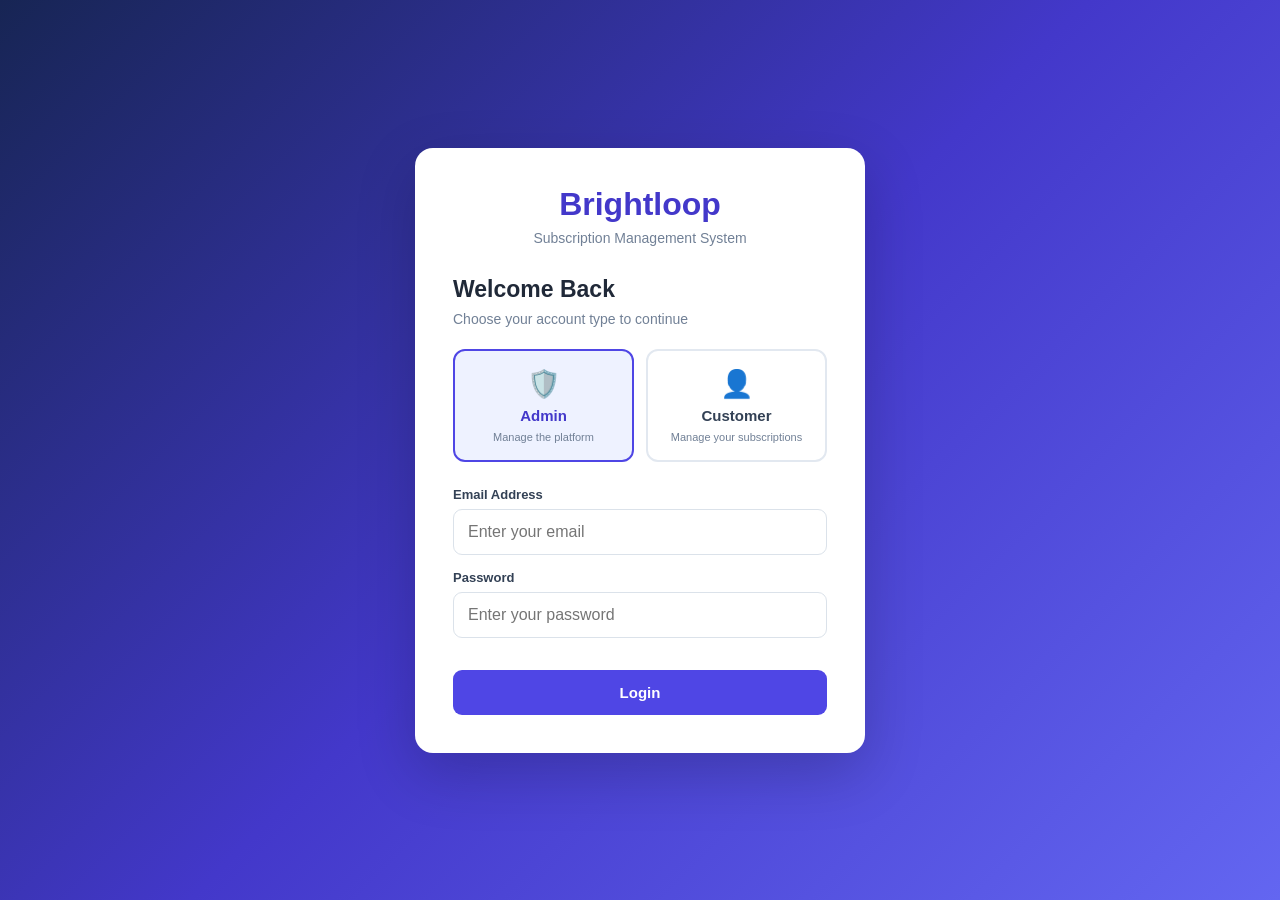
==== commit 4006472c: "Add files via upload" ====
--- a/index.html
+++ b/index.html
@@ -1,290 +1,179 @@
-<!doctype html>
+
+<!DOCTYPE html>
 <html lang="en">
 <head>
-  <meta charset="utf-8">
-  <meta name="viewport" content="width=device-width, initial-scale=1">
-  <meta name="theme-color" content="#172a26">
-  <title>Last Call | Subscription Management</title>
-  <style>
-    :root {
-      color-scheme: light;
-      --ink: #1d2927;
-      --muted: #78837f;
-      --line: #e5eae6;
-      --paper: #fff;
-      --canvas: #f5f7f4;
-      --forest: #183c34;
-      --forest-soft: #24584b;
-      --lime: #d3ef83;
-      --coral: #e77e61;
-      --sky: #83b9d1;
-      --shadow: 0 12px 35px rgba(27, 49, 42, .055);
-      font-family: "Segoe UI", "Trebuchet MS", sans-serif;
-    }
-    * { box-sizing: border-box; }
-    body { margin: 0; min-height: 100vh; color: var(--ink); background: var(--canvas); }
-    button, input, select { font: inherit; }
-    button { cursor: pointer; }
-    .app { min-height: 100vh; }
-    .sidebar {
-      position: fixed; inset: 0 auto 0 0; z-index: 5; width: 252px; padding: 27px 16px 18px;
-      display: flex; flex-direction: column; color: #e8f0e9; background: var(--forest);
-    }
-    .brand { display: flex; gap: 11px; align-items: center; padding: 0 11px 29px; }
-    .brand-mark { width: 36px; height: 36px; display: grid; place-items: center; border-radius: 11px; background: var(--lime); color: var(--forest); font-size: 19px; font-weight: 900; }
-    .brand-name { font-family: Georgia, serif; font-size: 21px; letter-spacing: .1px; }
-    .nav-label { padding: 12px 12px 7px; color: #9ab0a6; font-size: 10px; font-weight: 700; letter-spacing: 1.4px; }
-    .nav-list { display: grid; gap: 3px; }
-    .nav-link { display: flex; align-items: center; gap: 12px; min-height: 41px; padding: 0 12px; color: #ccdad2; text-decoration: none; border-radius: 7px; font-size: 13px; transition: background .16s, color .16s; }
-    .nav-link:hover, .nav-link.active { color: #fff; background: #2a5147; }
-    .nav-link.active { box-shadow: inset 3px 0 var(--lime); }
-    .nav-icon { width: 18px; text-align: center; font-size: 15px; opacity: .9; }
-    .sidebar-foot { margin-top: auto; padding: 14px 10px 0; border-top: 1px solid #31564c; }
-    .local-note { color: #aec1b7; font-size: 11px; line-height: 1.5; }
-    .sidebar-user { display: flex; gap: 10px; align-items: center; margin-top: 17px; }
-    .avatar { width: 33px; height: 33px; display: grid; place-items: center; border-radius: 50%; color: var(--forest); background: var(--lime); font-size: 12px; font-weight: 800; }
-    .user-name { font-size: 12px; font-weight: 650; }
-    .user-caption { margin-top: 2px; color: #a9beb4; font-size: 10px; }
-    .main { min-height: 100vh; margin-left: 252px; }
-    .topbar { height: 68px; display: flex; align-items: center; justify-content: space-between; gap: 16px; padding: 0 35px; border-bottom: 1px solid var(--line); background: rgba(255,255,255,.92); }
-    .crumb { color: var(--muted); font-size: 12px; }
-    .top-actions { display: flex; align-items: center; gap: 10px; }
-    .date-label { color: var(--muted); font-size: 12px; }
-    .content { max-width: 1480px; margin: 0 auto; padding: 32px 35px 48px; }
-    .page-heading { display: flex; justify-content: space-between; align-items: flex-start; gap: 18px; margin-bottom: 25px; }
-    .eyebrow { margin-bottom: 7px; color: #628276; font-size: 10px; font-weight: 800; letter-spacing: 1.5px; text-transform: uppercase; }
-    h1, h2, h3, p { margin-top: 0; }
-    h1 { margin-bottom: 7px; font-family: Georgia, serif; font-size: 30px; font-weight: 500; letter-spacing: 0; }
-    .subtitle { margin-bottom: 0; color: var(--muted); font-size: 13px; }
-    h2 { margin-bottom: 0; font-family: Georgia, serif; font-size: 19px; font-weight: 500; }
-    .button { min-height: 38px; display: inline-flex; align-items: center; justify-content: center; gap: 8px; padding: 0 14px; border: 0; border-radius: 6px; color: #fff; background: var(--forest); font-size: 12px; font-weight: 650; transition: background .15s, transform .15s; }
-    .button:hover { background: var(--forest-soft); transform: translateY(-1px); }
-    .button.secondary { color: var(--forest); background: #eaf0e9; }
-    .button.secondary:hover { background: #dce8df; }
-    .button.danger { min-height: 30px; padding: 0 9px; color: #a64e3c; background: #fff0ec; font-size: 11px; }
-    .button.danger:hover { background: #ffe2da; }
-    .metrics { display: grid; grid-template-columns: repeat(4, minmax(0, 1fr)); gap: 13px; margin-bottom: 18px; }
-    .metric { position: relative; overflow: hidden; min-height: 124px; padding: 20px; border: 1px solid var(--line); border-radius: 8px; background: var(--paper); box-shadow: var(--shadow); }
-    .metric:after { position: absolute; top: -20px; right: -16px; width: 82px; height: 82px; content: ""; border-radius: 50%; background: var(--metric-tint, #e5f1e7); opacity: .9; }
-    .metric-label { position: relative; z-index: 1; color: var(--muted); font-size: 12px; }
-    .metric-value { position: relative; z-index: 1; margin-top: 16px; font-family: Georgia, serif; font-size: 29px; }
-    .metric-mark { position: absolute; z-index: 1; top: 17px; right: 17px; color: var(--forest); font-size: 17px; }
-    .panel { margin-bottom: 17px; border: 1px solid var(--line); border-radius: 8px; background: var(--paper); box-shadow: var(--shadow); }
-    .panel-head { display: flex; align-items: center; justify-content: space-between; gap: 14px; padding: 18px 20px; border-bottom: 1px solid var(--line); }
-    .panel-body { padding: 20px; }
-    .table-wrap { width: 100%; overflow-x: auto; }
-    table { width: 100%; border-collapse: collapse; white-space: nowrap; }
-    th { padding: 11px 13px; color: #77827d; background: #f8faf8; text-align: left; font-size: 10px; font-weight: 750; letter-spacing: .45px; text-transform: uppercase; }
-    td { padding: 12px 13px; border-top: 1px solid #edf0ed; font-size: 12px; }
-    tr:hover td { background: #fbfcfa; }
-    .empty { padding: 32px 14px; color: var(--muted); text-align: center; font-size: 12px; }
-    .toolbar { display: flex; align-items: center; gap: 9px; }
-    .search { width: min(230px, 45vw); min-height: 36px; padding: 0 11px; border: 1px solid var(--line); border-radius: 6px; outline: 0; background: #fff; font-size: 12px; }
-    .search:focus, input:focus, select:focus { border-color: #82a993; box-shadow: 0 0 0 3px rgba(69, 125, 97, .1); outline: 0; }
-    .form-grid { display: grid; grid-template-columns: repeat(3, minmax(0, 1fr)); gap: 15px; }
-    .field label { display: block; margin-bottom: 7px; color: #586760; font-size: 11px; font-weight: 650; }
-    .field input, .field select { width: 100%; min-height: 39px; padding: 0 10px; border: 1px solid #dfe6e0; border-radius: 5px; color: var(--ink); background: #fff; font-size: 12px; }
-    .form-actions { display: flex; gap: 8px; grid-column: 1 / -1; padding-top: 2px; }
-    .status { display: inline-block; padding: 5px 8px; border-radius: 20px; color: #396e52; background: #e8f4e9; font-size: 10px; font-weight: 700; }
-    .status.pending, .status.unpaid { color: #9a6b22; background: #fff4dc; }
-    .status.cancelled { color: #a64e3c; background: #fff0ec; }
-    .split { display: grid; grid-template-columns: minmax(0, 1.4fr) minmax(260px, .8fr); gap: 17px; }
-    .summary-total { color: var(--forest); font-family: Georgia, serif; font-size: 34px; }
-    .muted-small { margin-top: 5px; color: var(--muted); font-size: 11px; }
-    .notice { position: fixed; z-index: 20; right: 22px; bottom: 20px; max-width: min(380px, calc(100vw - 32px)); padding: 12px 16px; border-radius: 6px; color: #fff; background: var(--forest); box-shadow: 0 8px 24px #172a2633; font-size: 12px; animation: enter .2s ease-out; }
-    @keyframes enter { from { opacity: 0; transform: translateY(7px); } to { opacity: 1; transform: translateY(0); } }
-    .mobile-bar { display: none; }
-    @media (max-width: 1050px) { .metrics { grid-template-columns: repeat(2, minmax(0, 1fr)); } .form-grid { grid-template-columns: repeat(2, minmax(0, 1fr)); } .content { padding-inline: 23px; } .topbar { padding-inline: 23px; } }
-    @media (max-width: 700px) {
-      .sidebar { position: static; width: auto; height: auto; padding: 11px 12px; }
-      .brand { padding: 0 5px 10px; }
-      .sidebar .nav-label, .sidebar-foot { display: none; }
-      .nav-list { display: flex; overflow-x: auto; gap: 5px; padding-bottom: 2px; }
-      .nav-link { flex: 0 0 auto; min-height: 34px; gap: 7px; padding: 0 10px; font-size: 11px; }
-      .nav-icon { width: auto; }
-      .main { margin-left: 0; }
-      .topbar { height: 48px; padding-inline: 15px; }
-      .content { padding: 24px 15px 34px; }
-      .page-heading { align-items: flex-start; }
-      h1 { font-size: 26px; }
-      .metrics { gap: 9px; }
-      .metric { min-height: 106px; padding: 14px; }
-      .metric-value { margin-top: 13px; font-size: 25px; }
-      .panel-head, .panel-body { padding: 15px; }
-      .split { grid-template-columns: 1fr; }
-      .form-grid { grid-template-columns: 1fr; }
-      .date-label { display: none; }
-    }
-    @media (max-width: 390px) { .metrics { grid-template-columns: 1fr 1fr; } .panel-head { align-items: flex-start; } .toolbar { flex-wrap: wrap; justify-content: flex-end; } }
-  </style>
+  <meta charset="UTF-8">
+  <meta name="viewport" content="width=device-width, initial-scale=1.0">
+  <title>Brightloop - Subscription Management</title>
+  <link rel="stylesheet" href="style.css">
 </head>
 <body>
-  <div class="app">
+
+  <!-- LOGIN PAGE -->
+  <section class="auth-page" id="auth-page">
+    <div class="auth-card">
+
+      <div class="auth-brand">
+        <h1>Brightloop</h1>
+        <p>Subscription Management System</p>
+      </div>
+
+      <!-- LOGIN PANEL -->
+      <div id="login-panel">
+        <h2>Welcome Back</h2>
+        <p class="subtitle">Choose your account type to continue</p>
+
+        <div class="login-options">
+          <button type="button"
+                  class="login-option active"
+                  id="admin-option"
+                  onclick="selectLoginRole('Admin', this)">
+            <span>🛡️</span>
+            <strong>Admin</strong>
+            <small>Manage the platform</small>
+          </button>
+
+          <button type="button"
+                  class="login-option"
+                  id="customer-option"
+                  onclick="selectLoginRole('Customer', this)">
+            <span>👤</span>
+            <strong>Customer</strong>
+            <small>Manage your subscriptions</small>
+          </button>
+        </div>
+
+        <form id="login-form">
+          <label for="login-email">Email Address</label>
+          <input type="email"
+                 id="login-email"
+                 placeholder="Enter your email"
+                 required>
+
+          <label for="login-password">Password</label>
+          <input type="password"
+                 id="login-password"
+                 placeholder="Enter your password"
+                 required>
+
+          <p id="login-error" class="auth-error"></p>
+
+          <button type="submit" class="auth-submit">
+            Login
+          </button>
+        </form>
+
+        <p id="customer-register-link" class="auth-switch">
+          New customer?
+          <a href="#" onclick="showAuthPanel('register'); return false;">
+            Create an account
+          </a>
+        </p>
+      </div>
+
+      <!-- REGISTER PANEL -->
+      <div id="register-panel" hidden>
+        <h2>Create Customer Account</h2>
+        <p class="subtitle">Register to manage your subscriptions</p>
+
+        <form id="register-form">
+          <label for="register-name">Full Name</label>
+          <input type="text"
+                 id="register-name"
+                 placeholder="Enter your name"
+                 required>
+
+          <label for="register-email">Email Address</label>
+          <input type="email"
+                 id="register-email"
+                 placeholder="Enter your email"
+                 required>
+
+          <label for="register-password">Password</label>
+          <input type="password"
+                 id="register-password"
+                 placeholder="Create a password"
+                 required>
+
+          <small class="password-help">
+            More than 8 characters, including uppercase,
+            lowercase and a special character.
+          </small>
+
+          <label for="register-confirm">Confirm Password</label>
+          <input type="password"
+                 id="register-confirm"
+                 placeholder="Confirm your password"
+                 required>
+
+          <p id="register-error" class="auth-error"></p>
+
+          <button type="submit" class="auth-submit">
+            Register
+          </button>
+        </form>
+
+        <p class="auth-switch">
+          Already registered?
+          <a href="#" onclick="showAuthPanel('login'); return false;">
+            Login
+          </a>
+        </p>
+      </div>
+
+    </div>
+  </section>
+
+  <!-- MAIN APPLICATION -->
+  <div class="app" id="main-app" hidden>
+
+    <!-- SIDEBAR -->
     <aside class="sidebar">
-      <div class="brand"><div class="brand-mark">L</div><div class="brand-name">Last Call</div></div>
-      <div class="nav-label">WORKSPACE</div>
-      <nav class="nav-list" aria-label="Workspace">
-        <a class="nav-link" href="#dashboard" data-view="dashboard"><span class="nav-icon">◫</span>Dashboard</a>
-        <a class="nav-link" href="#customers" data-view="customers"><span class="nav-icon">♙</span>Customers</a>
-        <a class="nav-link" href="#products" data-view="products"><span class="nav-icon">▧</span>Products</a>
-        <a class="nav-link" href="#plans" data-view="plans"><span class="nav-icon">◇</span>Plans</a>
-        <a class="nav-link" href="#subscriptions" data-view="subscriptions"><span class="nav-icon">↻</span>Subscriptions</a>
-        <div class="nav-label">BILLING</div>
-        <a class="nav-link" href="#quotations" data-view="quotations"><span class="nav-icon">▤</span>Quotations</a>
-        <a class="nav-link" href="#invoices" data-view="invoices"><span class="nav-icon">▣</span>Invoices</a>
-        <a class="nav-link" href="#discounts" data-view="discounts"><span class="nav-icon">％</span>Discounts</a>
-        <a class="nav-link" href="#payments" data-view="payments"><span class="nav-icon">⇄</span>Payments</a>
-        <div class="nav-label">ANALYTICS</div>
-        <a class="nav-link" href="#reports" data-view="reports"><span class="nav-icon">▥</span>Reports</a>
-        <a class="nav-link" href="#customer-portal" data-view="customer-portal"><span class="nav-icon">◎</span>Customer Portal</a>
-      </nav>
-      <div class="sidebar-foot">
-        <div class="local-note">Your workspace is saved privately in this browser.</div>
-        <div class="sidebar-user"><div class="avatar" id="avatar">LC</div><div><div class="user-name" id="user-name">Local workspace</div><div class="user-caption">Subscription manager</div></div></div>
+      <div class="sidebar-brand">
+        <h2>Brightloop</h2>
+        <span>Subscription System</span>
+      </div>
+
+      <nav id="navigation"></nav>
+
+      <div class="sidebar-bottom">
+        <div id="logged-in-user"></div>
+        <button id="logout-btn" class="logout-btn">
+          Logout
+        </button>
       </div>
     </aside>
-    <main class="main">
-      <header class="topbar"><div class="crumb">Workspace <span aria-hidden="true"> / </span> <strong id="top-title">Dashboard</strong></div><div class="top-actions"><span class="date-label" id="today"></span><button class="button secondary" id="export-button" type="button" title="Download all records as JSON">↓ Export</button></div></header>
-      <section class="content" id="content" aria-live="polite"></section>
+
+    <!-- MAIN CONTENT -->
+    <main class="main-content">
+
+      <header class="topbar">
+        <div>
+          <h2 id="page-heading">Dashboard</h2>
+          <p>Subscription Management System</p>
+        </div>
+      </header>
+
+      <section id="page-content"></section>
+
     </main>
   </div>
-  <div id="notice" class="notice" role="status" hidden></div>
-  <script>
-    (() => {
-      const modules = {
-        customers: { title: 'Customers', fields: ['name', 'email', 'company', 'phone'] },
-        products: { title: 'Products', fields: ['name', 'category', 'price'] },
-        plans: { title: 'Plans', fields: ['name', 'price', 'billing_cycle', 'description'] },
-        subscriptions: { title: 'Subscriptions', fields: ['customer', 'plan', 'start_date', 'renewal_date', 'amount', 'status'] },
-        quotations: { title: 'Quotations', fields: ['customer', 'quotation_date', 'amount', 'status'] },
-        invoices: { title: 'Invoices', fields: ['customer', 'invoice_date', 'due_date', 'amount', 'status'] },
-        discounts: { title: 'Discounts', fields: ['code', 'discount_type', 'value', 'start_date', 'end_date'] },
-        payments: { title: 'Payments', fields: ['invoice', 'method', 'amount', 'payment_date', 'status'] }
-      };
-      const storageKey = 'lastcall-workspace-v1';
-      const emptyData = () => Object.fromEntries(Object.keys(modules).map(key => [key, []]));
-      let data;
-      try {
-        const saved = JSON.parse(localStorage.getItem(storageKey) || 'null');
-        data = { ...emptyData(), ...(saved && typeof saved === 'object' ? saved : {}) };
-        for (const key of Object.keys(modules)) if (!Array.isArray(data[key])) data[key] = [];
-      } catch { data = emptyData(); }
-      let currentView = location.hash.slice(1) || 'dashboard';
-      let noticeTimer;
-      const content = document.getElementById('content');
-      const escapeHtml = value => String(value ?? '').replace(/[&<>"']/g, char => ({ '&': '&amp;', '<': '&lt;', '>': '&gt;', '"': '&quot;', "'": '&#39;' })[char]);
-      const label = value => value.replaceAll('_', ' ').replace(/\b\w/g, char => char.toUpperCase());
-      const money = value => new Intl.NumberFormat('en-IN', { style: 'currency', currency: 'INR', maximumFractionDigits: 2 }).format(Number(value) || 0);
-      const save = () => localStorage.setItem(storageKey, JSON.stringify(data));
-      const notify = message => {
-        const box = document.getElementById('notice');
-        box.textContent = message;
-        box.hidden = false;
-        clearTimeout(noticeTimer);
-        noticeTimer = setTimeout(() => { box.hidden = true; }, 2600);
-      };
-      const recordRows = (key, fields, records, emptyText = 'No records yet. Add your first record above.') => {
-        if (!records.length) return `<tr><td class="empty" colspan="${fields.length + 2}">${escapeHtml(emptyText)}</td></tr>`;
-        return records.slice().reverse().map(record => `<tr><td>${record.id}</td>${fields.map(field => `<td>${field === 'status' ? `<span class="status ${String(record[field] || '').toLowerCase()}">${escapeHtml(record[field])}</span>` : escapeHtml(record[field])}</td>`).join('')}<td><button class="button danger" type="button" data-delete="${key}" data-id="${record.id}" aria-label="Delete record ${record.id}">Delete</button></td></tr>`).join('');
-      };
-      const renderTable = (key, records, fields) => `<div class="table-wrap"><table><thead><tr><th>ID</th>${fields.map(field => `<th>${label(field)}</th>`).join('')}<th>Action</th></tr></thead><tbody id="records-body">${recordRows(key, fields, records)}</tbody></table></div>`;
-      const fieldControl = field => {
-        const title = label(field);
-        if (field.includes('date')) return `<div class="field"><label for="field-${field}">${title}</label><input id="field-${field}" name="${field}" type="date" required></div>`;
-        if (field === 'status') return `<div class="field"><label for="field-${field}">${title}</label><select id="field-${field}" name="${field}" required><option value="">Select status</option>${['Active', 'Pending', 'Paid', 'Unpaid', 'Cancelled'].map(value => `<option>${value}</option>`).join('')}</select></div>`;
-        if (field === 'billing_cycle') return `<div class="field"><label for="field-${field}">${title}</label><select id="field-${field}" name="${field}" required><option value="">Select cycle</option>${['Monthly', 'Quarterly', 'Yearly'].map(value => `<option>${value}</option>`).join('')}</select></div>`;
-        if (field === 'discount_type') return `<div class="field"><label for="field-${field}">${title}</label><select id="field-${field}" name="${field}" required><option value="">Select type</option><option>Percentage</option><option>Fixed amount</option></select></div>`;
-        if (field === 'method') return `<div class="field"><label for="field-${field}">${title}</label><select id="field-${field}" name="${field}" required><option value="">Select method</option><option>Card</option><option>Bank transfer</option><option>Cash</option><option>UPI</option><option>Other</option></select></div>`;
-        if (['amount', 'price', 'value'].includes(field)) return `<div class="field"><label for="field-${field}">${title}${field !== 'value' || document.querySelector('[name="discount_type"]')?.value !== 'Percentage' ? ' (₹)' : ' (%)'}</label><input id="field-${field}" name="${field}" type="number" min="0" step="0.01" placeholder="0.00" required></div>`;
-        return `<div class="field"><label for="field-${field}">${title}</label><input id="field-${field}" name="${field}" type="text" placeholder="Enter ${title.toLowerCase()}" required></div>`;
-      };
-      const heading = (eyebrow, title, subtitle, action = '') => `<div class="page-heading"><div><div class="eyebrow">${eyebrow}</div><h1>${title}</h1><p class="subtitle">${subtitle}</p></div>${action}</div>`;
-      const metric = (name, value, mark, tint) => `<div class="metric" style="--metric-tint:${tint}"><div class="metric-label">${name}</div><div class="metric-mark">${mark}</div><div class="metric-value">${value}</div></div>`;
-      const simpleTable = (title, key, fields, records, emptyText) => `<section class="panel"><div class="panel-head"><h2>${title}</h2></div><div class="table-wrap"><table><thead><tr>${fields.map(field => `<th>${label(field)}</th>`).join('')}</tr></thead><tbody>${records.length ? records.slice().reverse().slice(0, 8).map(record => `<tr>${fields.map(field => `<td>${field === 'amount' ? money(record[field]) : field === 'status' ? `<span class="status ${String(record[field] || '').toLowerCase()}">${escapeHtml(record[field])}</span>` : escapeHtml(record[field])}</td>`).join('')}</tr>`).join('') : `<tr><td class="empty" colspan="${fields.length}">${emptyText}</td></tr>`}</tbody></table></div></section>`;
-      function renderDashboard() {
-        const count = key => data[key].length;
-        const recent = data.subscriptions.slice(-5).reverse();
-        content.innerHTML = `${heading('OVERVIEW', 'Dashboard', 'A clear view of your subscription business today.')}
-          <div class="metrics">${metric('Customers', count('customers'), '♙', '#e3f0e6')}${metric('Products', count('products'), '▧', '#e2eff4')}${metric('Plans', count('plans'), '◇', '#f7ecdb')}${metric('Subscriptions', count('subscriptions'), '↻', '#f7e6df')}${metric('Invoices', count('invoices'), '▣', '#e7edf7')}${metric('Payments', count('payments'), '⇄', '#e9f1dc')}</div>
-          ${simpleTable('Recent subscriptions', 'subscriptions', ['customer', 'plan', 'renewal_date', 'amount', 'status'], recent, 'No subscriptions recorded yet.')}`;
-      }
-      function renderModule(key) {
-        const module = modules[key];
-        const fields = module.fields;
-        content.innerHTML = `${heading('WORKSPACE / RECORDS', module.title, `Add and manage your ${module.title.toLowerCase()}.`)}
-          <section class="panel"><div class="panel-head"><h2>Add new ${module.title.toLowerCase().replace(/s$/, '')}</h2></div><div class="panel-body"><form id="record-form" class="form-grid">${fields.map(fieldControl).join('')}<div class="form-actions"><button class="button" type="submit">＋ Save record</button></div></form></div></section>
-          <section class="panel"><div class="panel-head"><h2>${module.title} list <span class="crumb">(${data[key].length})</span></h2><div class="toolbar"><input class="search" id="search" type="search" placeholder="Search ${module.title.toLowerCase()}" aria-label="Search ${module.title.toLowerCase()}"></div></div>${renderTable(key, data[key], fields)}</section>`;
-        document.getElementById('record-form').addEventListener('submit', event => {
-          event.preventDefault();
-          const form = new FormData(event.currentTarget);
-          const record = Object.fromEntries(fields.map(field => [field, String(form.get(field) || '').trim()]));
-          record.id = data[key].reduce((max, item) => Math.max(max, Number(item.id) || 0), 0) + 1;
-          data[key].push(record);
-          save(); render(); notify(`${module.title.slice(0, -1)} saved.`);
-        });
-        document.getElementById('search').addEventListener('input', event => {
-          const query = event.target.value.toLowerCase();
-          const results = data[key].filter(record => fields.some(field => String(record[field] || '').toLowerCase().includes(query)));
-          document.getElementById('records-body').innerHTML = recordRows(key, fields, results, 'No matching records.');
-        });
-      }
-      function renderReports() {
-        const counts = Object.keys(modules).map(key => metric(modules[key].title, data[key].length, '↗', '#e7f0e8')).join('');
-        const total = data.payments.reduce((sum, item) => sum + (Number(item.amount) || 0), 0);
-        content.innerHTML = `${heading('ANALYTICS', 'Reports & analytics', 'A summary of activity across your subscription workspace.')}
-          <div class="metrics">${counts}</div><div class="split"><section class="panel"><div class="panel-head"><h2>Payment summary</h2></div><div class="panel-body"><div class="summary-total">${money(total)}</div><div class="muted-small">Total recorded payments</div></div></section><section class="panel"><div class="panel-head"><h2>Workspace data</h2></div><div class="panel-body"><p class="subtitle">All records are stored in this browser.</p><button class="button secondary" type="button" id="download-report">↓ Export records</button></div></section></div>`;
-        document.getElementById('download-report').addEventListener('click', exportData);
-      }
-      function renderPortal() {
-        const tables = [
-          ['Customers', 'customers', ['name', 'email', 'company']],
-          ['Subscriptions', 'subscriptions', ['customer', 'plan', 'renewal_date', 'amount', 'status']],
-          ['Invoices', 'invoices', ['customer', 'invoice_date', 'due_date', 'amount', 'status']]
-        ];
-        content.innerHTML = `${heading('WORKSPACE / CUSTOMER VIEW', 'Customer portal', 'Customer account, subscription, and invoice overview.')}${tables.map(([title, key, fields]) => simpleTable(title, key, fields, data[key], `No ${title.toLowerCase()} available.`)).join('')}`;
-      }
-      function render() {
-        const valid = ['dashboard', ...Object.keys(modules), 'reports', 'customer-portal'];
-        if (!valid.includes(currentView)) currentView = 'dashboard';
-        document.querySelectorAll('[data-view]').forEach(link => link.classList.toggle('active', link.dataset.view === currentView));
-        const title = modules[currentView]?.title || ({ dashboard: 'Dashboard', reports: 'Reports', 'customer-portal': 'Customer Portal' }[currentView]);
-        document.getElementById('top-title').textContent = title;
-        if (currentView === 'dashboard') renderDashboard();
-        else if (modules[currentView]) renderModule(currentView);
-        else if (currentView === 'reports') renderReports();
-        else renderPortal();
-      }
-      function exportData() {
-        const blob = new Blob([JSON.stringify({ exportedAt: new Date().toISOString(), ...data }, null, 2)], { type: 'application/json' });
-        const link = document.createElement('a');
-        link.href = URL.createObjectURL(blob);
-        link.download = 'last-call-export.json';
-        link.click();
-        URL.revokeObjectURL(link.href);
-        notify('Workspace export downloaded.');
-      }
-      document.querySelector('.nav-list').addEventListener('click', event => {
-        const link = event.target.closest('[data-view]');
-        if (!link) return;
-        currentView = link.dataset.view;
-        if (location.hash !== `#${currentView}`) location.hash = currentView;
-        render();
-      });
-      window.addEventListener('hashchange', () => { currentView = location.hash.slice(1) || 'dashboard'; render(); });
-      content.addEventListener('click', event => {
-        const button = event.target.closest('[data-delete]');
-        if (!button) return;
-        if (!confirm('Delete this record? This cannot be undone.')) return;
-        const key = button.dataset.delete;
-        data[key] = data[key].filter(record => String(record.id) !== button.dataset.id);
-        save(); render(); notify('Record deleted.');
-      });
-      document.getElementById('export-button').addEventListener('click', exportData);
-      document.getElementById('today').textContent = new Intl.DateTimeFormat('en', { weekday: 'short', month: 'short', day: 'numeric', year: 'numeric' }).format(new Date());
-      document.getElementById('user-name').textContent = localStorage.getItem('lastcall-user-name') || 'Local workspace';
-      document.getElementById('avatar').textContent = (document.getElementById('user-name').textContent.match(/\b\w/g) || ['L', 'C']).slice(0, 2).join('').toUpperCase();
-      render();
-    })();
-  </script>
+
+  <!-- MODAL -->
+  <div class="modal-overlay" id="modal" hidden>
+    <div class="modal">
+      <div class="modal-header">
+        <h2 id="modal-title">Details</h2>
+        <button id="modal-close" type="button">×</button>
+      </div>
+
+      <div id="modal-body"></div>
+    </div>
+  </div>
+
+  <!-- TOAST -->
+  <div id="toast" class="toast"></div>
+
+  <script src="script.js"></script>
 </body>
-</html>+</html>
--- a/style.css
+++ b/style.css
@@ -0,0 +1,668 @@
+
+/* ==============================
+   GENERAL SETTINGS
+============================== */
+
+* {
+  margin: 0;
+  padding: 0;
+  box-sizing: border-box;
+}
+
+body {
+  font-family: Arial, Helvetica, sans-serif;
+  background: #f5f7fb;
+  color: #202938;
+}
+
+button,
+input,
+select,
+textarea {
+  font: inherit;
+}
+
+button {
+  cursor: pointer;
+}
+
+[hidden] {
+  display: none !important;
+}
+
+/* ==============================
+   LOGIN PAGE
+============================== */
+
+.auth-page {
+  min-height: 100vh;
+  display: flex;
+  justify-content: center;
+  align-items: center;
+  padding: 25px;
+  background: linear-gradient(135deg, #172554, #4338ca, #6366f1);
+}
+
+.auth-card {
+  width: 100%;
+  max-width: 450px;
+  background: #ffffff;
+  padding: 38px;
+  border-radius: 18px;
+  box-shadow: 0 20px 60px rgba(0, 0, 0, 0.2);
+}
+
+.auth-brand {
+  text-align: center;
+  margin-bottom: 30px;
+}
+
+.auth-brand h1 {
+  font-size: 32px;
+  color: #4338ca;
+  margin-bottom: 7px;
+}
+
+.auth-brand p {
+  color: #718096;
+  font-size: 14px;
+}
+
+.auth-card h2 {
+  font-size: 23px;
+  margin-bottom: 8px;
+  color: #202938;
+}
+
+.subtitle {
+  color: #718096;
+  font-size: 14px;
+  margin-bottom: 22px;
+}
+
+/* LOGIN ROLE SELECTION */
+
+.login-options {
+  display: grid;
+  grid-template-columns: 1fr 1fr;
+  gap: 12px;
+  margin-bottom: 25px;
+}
+
+.login-option {
+  border: 2px solid #e2e8f0;
+  border-radius: 12px;
+  padding: 17px 10px;
+  background: #ffffff;
+  display: flex;
+  flex-direction: column;
+  align-items: center;
+  gap: 7px;
+  color: #334155;
+  transition: 0.2s;
+}
+
+.login-option:hover {
+  border-color: #818cf8;
+  background: #f8faff;
+}
+
+.login-option.active {
+  border-color: #4f46e5;
+  background: #eef2ff;
+  color: #4338ca;
+}
+
+.login-option span {
+  font-size: 27px;
+}
+
+.login-option strong {
+  font-size: 15px;
+}
+
+.login-option small {
+  font-size: 11px;
+  color: #718096;
+}
+
+/* FORM ELEMENTS */
+
+.auth-card label {
+  display: block;
+  font-size: 13px;
+  font-weight: 600;
+  margin: 15px 0 7px;
+  color: #334155;
+}
+
+.auth-card input {
+  width: 100%;
+  padding: 13px 14px;
+  border: 1px solid #dbe2ea;
+  border-radius: 9px;
+  outline: none;
+  background: #ffffff;
+  transition: 0.2s;
+}
+
+.auth-card input:focus {
+  border-color: #4f46e5;
+  box-shadow: 0 0 0 3px rgba(79, 70, 229, 0.1);
+}
+
+.auth-submit {
+  width: 100%;
+  padding: 14px;
+  margin-top: 20px;
+  border: none;
+  border-radius: 9px;
+  background: #4f46e5;
+  color: white;
+  font-size: 15px;
+  font-weight: 600;
+  transition: 0.2s;
+}
+
+.auth-submit:hover {
+  background: #3730a3;
+}
+
+.auth-switch {
+  text-align: center;
+  font-size: 13px;
+  color: #718096;
+  margin-top: 22px;
+}
+
+.auth-switch a {
+  color: #4f46e5;
+  font-weight: 600;
+  text-decoration: none;
+}
+
+.auth-switch a:hover {
+  text-decoration: underline;
+}
+
+.auth-error {
+  color: #dc2626;
+  font-size: 13px;
+  margin-top: 12px;
+}
+
+.password-help {
+  display: block;
+  color: #718096;
+  font-size: 11px;
+  line-height: 1.5;
+  margin-top: 7px;
+}
+
+/* ==============================
+   MAIN APPLICATION
+============================== */
+
+.app {
+  display: flex;
+  min-height: 100vh;
+}
+
+/* SIDEBAR */
+
+.sidebar {
+  width: 255px;
+  min-width: 255px;
+  background: #172554;
+  color: #ffffff;
+  display: flex;
+  flex-direction: column;
+  padding: 25px 17px;
+}
+
+.sidebar-brand {
+  padding: 0 10px 28px;
+  border-bottom: 1px solid rgba(255, 255, 255, 0.15);
+}
+
+.sidebar-brand h2 {
+  font-size: 25px;
+  margin-bottom: 5px;
+}
+
+.sidebar-brand span {
+  color: #c7d2fe;
+  font-size: 11px;
+}
+
+#navigation {
+  margin-top: 25px;
+  flex: 1;
+}
+
+.nav-item {
+  display: flex;
+  align-items: center;
+  gap: 12px;
+  width: 100%;
+  padding: 13px 14px;
+  margin-bottom: 6px;
+  border: none;
+  border-radius: 8px;
+  background: transparent;
+  color: #cbd5e1;
+  text-align: left;
+  font-size: 14px;
+  transition: 0.2s;
+}
+
+.nav-item:hover,
+.nav-item.active {
+  background: #4338ca;
+  color: #ffffff;
+}
+
+.sidebar-bottom {
+  padding-top: 20px;
+  border-top: 1px solid rgba(255, 255, 255, 0.15);
+}
+
+#logged-in-user {
+  font-size: 13px;
+  color: #e0e7ff;
+  margin-bottom: 14px;
+  line-height: 1.5;
+}
+
+.logout-btn {
+  width: 100%;
+  border: 1px solid rgba(255, 255, 255, 0.25);
+  border-radius: 8px;
+  padding: 11px;
+  color: #ffffff;
+  background: rgba(255, 255, 255, 0.08);
+}
+
+.logout-btn:hover {
+  background: #dc2626;
+}
+
+/* MAIN CONTENT */
+
+.main-content {
+  flex: 1;
+  min-width: 0;
+  padding: 30px;
+}
+
+.topbar {
+  display: flex;
+  justify-content: space-between;
+  align-items: center;
+  margin-bottom: 30px;
+}
+
+.topbar h2 {
+  font-size: 26px;
+  margin-bottom: 6px;
+}
+
+.topbar p {
+  color: #718096;
+  font-size: 13px;
+}
+
+#page-content {
+  width: 100%;
+}
+
+/* ==============================
+   DASHBOARD CARDS
+============================== */
+
+.dashboard-grid {
+  display: grid;
+  grid-template-columns: repeat(4, minmax(0, 1fr));
+  gap: 18px;
+  margin-bottom: 28px;
+}
+
+.stat-card {
+  background: #ffffff;
+  padding: 22px;
+  border-radius: 12px;
+  border: 1px solid #e5eaf1;
+  box-shadow: 0 3px 12px rgba(15, 23, 42, 0.03);
+}
+
+.stat-card p {
+  color: #718096;
+  font-size: 13px;
+  margin-bottom: 13px;
+}
+
+.stat-card h3 {
+  font-size: 27px;
+  color: #1e293b;
+}
+
+.stat-card .stat-icon {
+  font-size: 24px;
+  margin-bottom: 12px;
+}
+
+/* ==============================
+   CONTENT SECTIONS
+============================== */
+
+.content-card {
+  background: #ffffff;
+  border: 1px solid #e5eaf1;
+  border-radius: 12px;
+  padding: 22px;
+  margin-bottom: 22px;
+}
+
+.content-card h3 {
+  margin-bottom: 18px;
+  font-size: 18px;
+}
+
+.section-header {
+  display: flex;
+  justify-content: space-between;
+  align-items: center;
+  gap: 15px;
+  margin-bottom: 20px;
+}
+
+.section-header h3 {
+  margin: 0;
+}
+
+/* BUTTONS */
+
+.btn {
+  border: none;
+  border-radius: 7px;
+  padding: 10px 16px;
+  font-size: 13px;
+  font-weight: 600;
+}
+
+.btn-primary {
+  background: #4f46e5;
+  color: white;
+}
+
+.btn-primary:hover {
+  background: #3730a3;
+}
+
+.btn-secondary {
+  background: #e2e8f0;
+  color: #334155;
+}
+
+.btn-danger {
+  background: #fee2e2;
+  color: #b91c1c;
+}
+
+.btn-success {
+  background: #dcfce7;
+  color: #166534;
+}
+
+/* ==============================
+   TABLES
+============================== */
+
+.table-wrapper {
+  width: 100%;
+  overflow-x: auto;
+}
+
+table {
+  width: 100%;
+  border-collapse: collapse;
+  min-width: 650px;
+}
+
+th,
+td {
+  padding: 14px 13px;
+  text-align: left;
+  border-bottom: 1px solid #edf0f5;
+  font-size: 13px;
+}
+
+th {
+  background: #f8fafc;
+  color: #64748b;
+  font-weight: 600;
+}
+
+td {
+  color: #334155;
+}
+
+tbody tr:hover {
+  background: #fafbff;
+}
+
+/* STATUS LABELS */
+
+.status {
+  display: inline-block;
+  padding: 5px 10px;
+  border-radius: 20px;
+  font-size: 11px;
+  font-weight: 600;
+}
+
+.status-active,
+.status-paid {
+  background: #dcfce7;
+  color: #166534;
+}
+
+.status-pending,
+.status-draft {
+  background: #fef3c7;
+  color: #92400e;
+}
+
+.status-closed,
+.status-cancelled {
+  background: #fee2e2;
+  color: #991b1b;
+}
+
+.status-confirmed {
+  background: #dbeafe;
+  color: #1e40af;
+}
+
+/* ==============================
+   FORMS
+============================== */
+
+.form-grid {
+  display: grid;
+  grid-template-columns: repeat(2, minmax(0, 1fr));
+  gap: 16px;
+}
+
+.form-group {
+  display: flex;
+  flex-direction: column;
+}
+
+.form-group.full-width {
+  grid-column: 1 / -1;
+}
+
+.form-group label {
+  font-size: 13px;
+  font-weight: 600;
+  margin-bottom: 7px;
+  color: #475569;
+}
+
+.form-group input,
+.form-group select,
+.form-group textarea {
+  width: 100%;
+  padding: 11px 12px;
+  border: 1px solid #dbe2ea;
+  border-radius: 7px;
+  outline: none;
+  background: #ffffff;
+}
+
+.form-group input:focus,
+.form-group select:focus,
+.form-group textarea:focus {
+  border-color: #4f46e5;
+}
+
+.form-group textarea {
+  min-height: 90px;
+  resize: vertical;
+}
+
+/* ==============================
+   MODAL
+============================== */
+
+.modal-overlay {
+  position: fixed;
+  inset: 0;
+  z-index: 1000;
+  background: rgba(15, 23, 42, 0.6);
+  display: flex;
+  justify-content: center;
+  align-items: center;
+  padding: 20px;
+}
+
+.modal {
+  background: #ffffff;
+  width: 100%;
+  max-width: 600px;
+  max-height: 90vh;
+  overflow-y: auto;
+  border-radius: 13px;
+  padding: 25px;
+  box-shadow: 0 15px 50px rgba(0, 0, 0, 0.2);
+}
+
+.modal-header {
+  display: flex;
+  justify-content: space-between;
+  align-items: center;
+  margin-bottom: 22px;
+}
+
+.modal-header h2 {
+  font-size: 20px;
+}
+
+#modal-close {
+  border: none;
+  background: transparent;
+  font-size: 28px;
+  color: #64748b;
+}
+
+/* ==============================
+   TOAST MESSAGE
+============================== */
+
+.toast {
+  position: fixed;
+  right: 25px;
+  bottom: 25px;
+  background: #172554;
+  color: #ffffff;
+  padding: 13px 20px;
+  border-radius: 8px;
+  font-size: 13px;
+  opacity: 0;
+  visibility: hidden;
+  transform: translateY(10px);
+  transition: 0.25s;
+  z-index: 2000;
+}
+
+.toast.show {
+  opacity: 1;
+  visibility: visible;
+  transform: translateY(0);
+}
+
+/* ==============================
+   RESPONSIVE DESIGN
+============================== */
+
+@media (max-width: 1100px) {
+  .dashboard-grid {
+    grid-template-columns: repeat(2, minmax(0, 1fr));
+  }
+}
+
+@media (max-width: 750px) {
+  .app {
+    flex-direction: column;
+  }
+
+  .sidebar {
+    width: 100%;
+    min-width: 0;
+  }
+
+  #navigation {
+    display: grid;
+    grid-template-columns: repeat(2, minmax(0, 1fr));
+    gap: 5px;
+  }
+
+  .main-content {
+    padding: 20px;
+  }
+
+  .topbar h2 {
+    font-size: 22px;
+  }
+
+  .form-grid {
+    grid-template-columns: 1fr;
+  }
+}
+
+@media (max-width: 480px) {
+  .auth-card {
+    padding: 25px 20px;
+  }
+
+  .login-options {
+    gap: 8px;
+  }
+
+  .login-option {
+    padding: 13px 7px;
+  }
+
+  .dashboard-grid {
+    grid-template-columns: 1fr;
+  }
+
+  .main-content {
+    padding: 15px;
+  }
+
+  #navigation {
+    grid-template-columns: 1fr;
+  }
+}
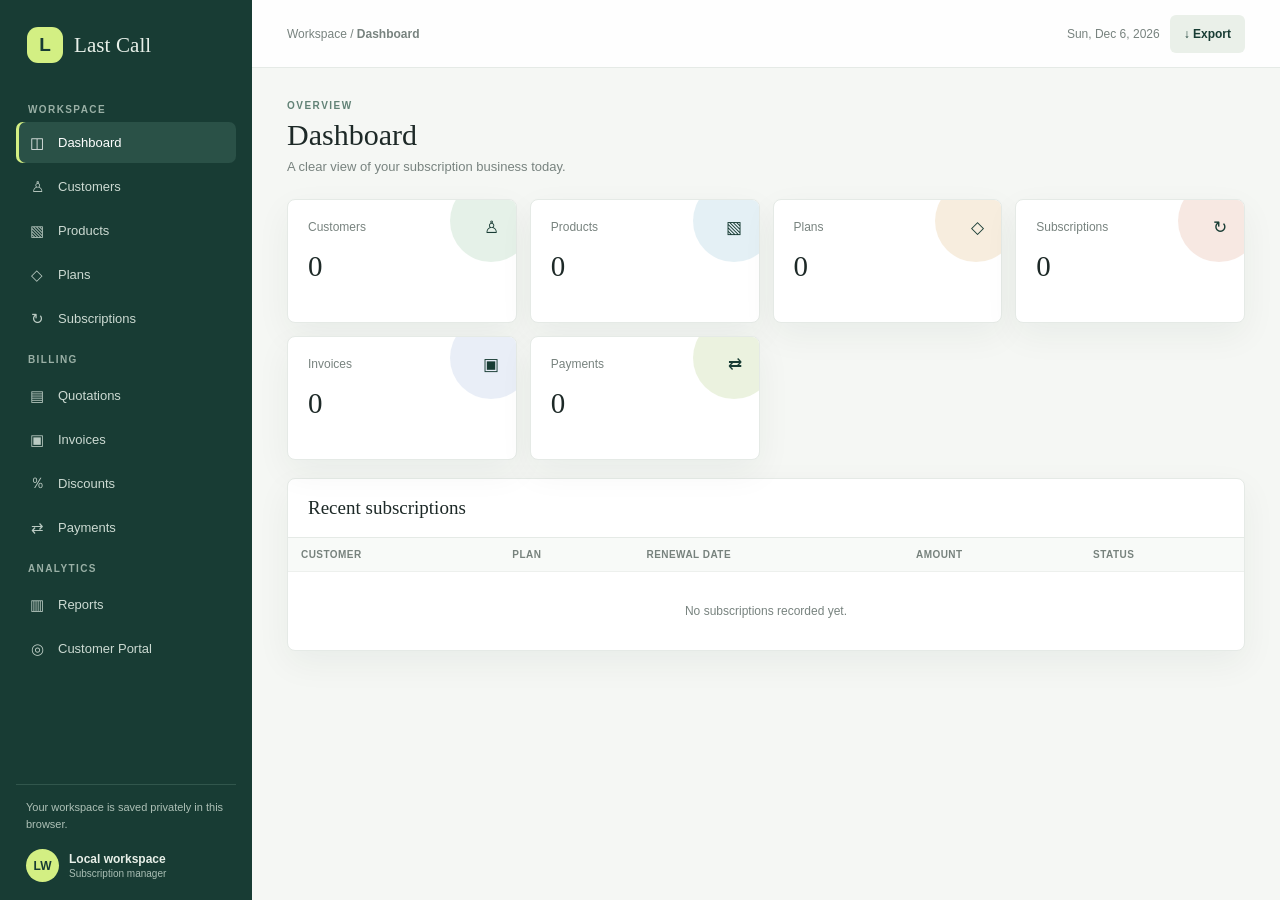
==== commit ea7ef30a: "Add files via upload" ====
--- a/index.html
+++ b/index.html
@@ -1,179 +1,497 @@
-
-<!DOCTYPE html>
+<!doctype html>
 <html lang="en">
 <head>
-  <meta charset="UTF-8">
-  <meta name="viewport" content="width=device-width, initial-scale=1.0">
-  <title>Brightloop - Subscription Management</title>
-  <link rel="stylesheet" href="style.css">
+  <meta charset="utf-8">
+  <meta name="viewport" content="width=device-width, initial-scale=1">
+  <meta name="theme-color" content="#172a26">
+  <title>Last Call | Subscription Management</title>
+  <style>
+    :root {
+      color-scheme: light;
+      --ink: #1d2927;
+      --muted: #78837f;
+      --line: #e5eae6;
+      --paper: #fff;
+      --canvas: #f5f7f4;
+      --forest: #183c34;
+      --forest-soft: #24584b;
+      --lime: #d3ef83;
+      --coral: #e77e61;
+      --sky: #83b9d1;
+      --shadow: 0 12px 35px rgba(27, 49, 42, .055);
+      font-family: "Segoe UI", "Trebuchet MS", sans-serif;
+    }
+    * { box-sizing: border-box; }
+    body { margin: 0; min-height: 100vh; color: var(--ink); background: var(--canvas); }
+    button, input, select { font: inherit; }
+    button { cursor: pointer; }
+    .app { min-height: 100vh; }
+    .sidebar {
+      position: fixed; inset: 0 auto 0 0; z-index: 5; width: 252px; padding: 27px 16px 18px;
+      display: flex; flex-direction: column; color: #e8f0e9; background: var(--forest);
+    }
+    .brand { display: flex; gap: 11px; align-items: center; padding: 0 11px 29px; }
+    .brand-mark { width: 36px; height: 36px; display: grid; place-items: center; border-radius: 11px; background: var(--lime); color: var(--forest); font-size: 19px; font-weight: 900; }
+    .brand-name { font-family: Georgia, serif; font-size: 21px; letter-spacing: .1px; }
+    .nav-label { padding: 12px 12px 7px; color: #9ab0a6; font-size: 10px; font-weight: 700; letter-spacing: 1.4px; }
+    .nav-list { display: grid; gap: 3px; }
+    .nav-link { display: flex; align-items: center; gap: 12px; min-height: 41px; padding: 0 12px; color: #ccdad2; text-decoration: none; border-radius: 7px; font-size: 13px; transition: background .16s, color .16s; }
+    .nav-link:hover, .nav-link.active { color: #fff; background: #2a5147; }
+    .nav-link.active { box-shadow: inset 3px 0 var(--lime); }
+    .nav-icon { width: 18px; text-align: center; font-size: 15px; opacity: .9; }
+    .sidebar-foot { margin-top: auto; padding: 14px 10px 0; border-top: 1px solid #31564c; }
+    .local-note { color: #aec1b7; font-size: 11px; line-height: 1.5; }
+    .sidebar-user { display: flex; gap: 10px; align-items: center; margin-top: 17px; }
+    .avatar { width: 33px; height: 33px; display: grid; place-items: center; border-radius: 50%; color: var(--forest); background: var(--lime); font-size: 12px; font-weight: 800; }
+    .user-name { font-size: 12px; font-weight: 650; }
+    .user-caption { margin-top: 2px; color: #a9beb4; font-size: 10px; }
+    .main { min-height: 100vh; margin-left: 252px; }
+    .topbar { height: 68px; display: flex; align-items: center; justify-content: space-between; gap: 16px; padding: 0 35px; border-bottom: 1px solid var(--line); background: rgba(255,255,255,.92); }
+    .crumb { color: var(--muted); font-size: 12px; }
+    .top-actions { display: flex; align-items: center; gap: 10px; }
+    .date-label { color: var(--muted); font-size: 12px; }
+    .content { max-width: 1480px; margin: 0 auto; padding: 32px 35px 48px; }
+    .page-heading { display: flex; justify-content: space-between; align-items: flex-start; gap: 18px; margin-bottom: 25px; }
+    .eyebrow { margin-bottom: 7px; color: #628276; font-size: 10px; font-weight: 800; letter-spacing: 1.5px; text-transform: uppercase; }
+    h1, h2, h3, p { margin-top: 0; }
+    h1 { margin-bottom: 7px; font-family: Georgia, serif; font-size: 30px; font-weight: 500; letter-spacing: 0; }
+    .subtitle { margin-bottom: 0; color: var(--muted); font-size: 13px; }
+    h2 { margin-bottom: 0; font-family: Georgia, serif; font-size: 19px; font-weight: 500; }
+    .button { min-height: 38px; display: inline-flex; align-items: center; justify-content: center; gap: 8px; padding: 0 14px; border: 0; border-radius: 6px; color: #fff; background: var(--forest); font-size: 12px; font-weight: 650; transition: background .15s, transform .15s; }
+    .button:hover { background: var(--forest-soft); transform: translateY(-1px); }
+    .button.secondary { color: var(--forest); background: #eaf0e9; }
+    .button.secondary:hover { background: #dce8df; }
+    .button.danger { min-height: 30px; padding: 0 9px; color: #a64e3c; background: #fff0ec; font-size: 11px; }
+    .button.danger:hover { background: #ffe2da; }
+    .metrics { display: grid; grid-template-columns: repeat(4, minmax(0, 1fr)); gap: 13px; margin-bottom: 18px; }
+    .metric { position: relative; overflow: hidden; min-height: 124px; padding: 20px; border: 1px solid var(--line); border-radius: 8px; background: var(--paper); box-shadow: var(--shadow); }
+    .metric:after { position: absolute; top: -20px; right: -16px; width: 82px; height: 82px; content: ""; border-radius: 50%; background: var(--metric-tint, #e5f1e7); opacity: .9; }
+    .metric-label { position: relative; z-index: 1; color: var(--muted); font-size: 12px; }
+    .metric-value { position: relative; z-index: 1; margin-top: 16px; font-family: Georgia, serif; font-size: 29px; }
+    .metric-mark { position: absolute; z-index: 1; top: 17px; right: 17px; color: var(--forest); font-size: 17px; }
+    .panel { margin-bottom: 17px; border: 1px solid var(--line); border-radius: 8px; background: var(--paper); box-shadow: var(--shadow); }
+    .panel-head { display: flex; align-items: center; justify-content: space-between; gap: 14px; padding: 18px 20px; border-bottom: 1px solid var(--line); }
+    .panel-body { padding: 20px; }
+    .table-wrap { width: 100%; overflow-x: auto; }
+    table { width: 100%; border-collapse: collapse; white-space: nowrap; }
+    th { padding: 11px 13px; color: #77827d; background: #f8faf8; text-align: left; font-size: 10px; font-weight: 750; letter-spacing: .45px; text-transform: uppercase; }
+    td { padding: 12px 13px; border-top: 1px solid #edf0ed; font-size: 12px; }
+    tr:hover td { background: #fbfcfa; }
+    .empty { padding: 32px 14px; color: var(--muted); text-align: center; font-size: 12px; }
+    .toolbar { display: flex; align-items: center; gap: 9px; }
+    .search { width: min(230px, 45vw); min-height: 36px; padding: 0 11px; border: 1px solid var(--line); border-radius: 6px; outline: 0; background: #fff; font-size: 12px; }
+    .search:focus, input:focus, select:focus { border-color: #82a993; box-shadow: 0 0 0 3px rgba(69, 125, 97, .1); outline: 0; }
+    .form-grid { display: grid; grid-template-columns: repeat(3, minmax(0, 1fr)); gap: 15px; }
+    .field label { display: block; margin-bottom: 7px; color: #586760; font-size: 11px; font-weight: 650; }
+    .field input, .field select { width: 100%; min-height: 39px; padding: 0 10px; border: 1px solid #dfe6e0; border-radius: 5px; color: var(--ink); background: #fff; font-size: 12px; }
+    .field textarea { width: 100%; min-height: 76px; padding: 10px; border: 1px solid #dfe6e0; border-radius: 5px; color: var(--ink); background: #fff; font: inherit; font-size: 12px; resize: vertical; }
+    .form-actions { display: flex; gap: 8px; grid-column: 1 / -1; padding-top: 2px; }
+    .invoice-section-title { margin: 0 0 15px; color: var(--forest); font-size: 13px; font-weight: 750; }
+    .invoice-lines { margin-top: 16px; }
+    .invoice-lines th, .invoice-lines td { padding-inline: 8px; }
+    .invoice-lines input, .invoice-lines select { width: 100%; min-width: 82px; min-height: 36px; padding: 0 8px; border: 1px solid #dfe6e0; border-radius: 5px; font-size: 12px; }
+    .invoice-lines .line-description { min-width: 160px; }
+    .invoice-totals { width: min(100%, 360px); margin: 18px 0 0 auto; }
+    .invoice-total-row { display: flex; justify-content: space-between; gap: 16px; padding: 7px 0; color: #586760; font-size: 12px; }
+    .invoice-total-row.grand { margin-top: 5px; padding-top: 12px; border-top: 1px solid var(--line); color: var(--forest); font-size: 17px; font-weight: 750; }
+    .invoice-list-actions { display: flex; flex-wrap: wrap; gap: 6px; }
+    .invoice-list-actions .button { min-height: 30px; padding-inline: 9px; }
+    .invoice-workspace { display: grid; grid-template-columns: minmax(0, 1.45fr) minmax(240px, .7fr); gap: 17px; align-items: start; }
+    .invoice-document { min-width: 0; padding: 22px; background: #fff; }
+    .invoice-document-header, .invoice-document-parties { display: flex; justify-content: space-between; gap: 20px; }
+    .invoice-document-header { padding-bottom: 17px; border-bottom: 2px solid var(--forest); }
+    .invoice-document-header h3 { margin: 0 0 5px; color: var(--forest); font-family: Georgia, serif; font-size: 19px; font-weight: 500; }
+    .invoice-document-title { color: var(--forest); text-align: right; font-size: 19px; font-weight: 800; }
+    .invoice-document-meta, .invoice-document-parties p { margin: 5px 0 0; color: var(--muted); font-size: 11px; line-height: 1.5; }
+    .invoice-document-parties { padding: 17px 0; }
+    .invoice-document-parties > div { min-width: 0; flex: 1; }
+    .invoice-document-label { display: block; margin-bottom: 6px; color: #78837f; font-size: 9px; font-weight: 800; letter-spacing: .8px; text-transform: uppercase; }
+    .invoice-document-parties strong { font-size: 12px; }
+    .invoice-document table { white-space: normal; }
+    .invoice-document th, .invoice-document td { padding: 8px; font-size: 10px; }
+    .invoice-document-totals { width: min(100%, 260px); margin-left: auto; }
+    .invoice-document-totals .invoice-total-row { font-size: 11px; }
+    .invoice-document-totals .invoice-total-row.grand { font-size: 14px; }
+    .invoice-payment-card { padding: 16px; }
+    .invoice-payment-card .field { margin-bottom: 15px; }
+    .invoice-payment-card .invoice-total-row { border-top: 1px solid var(--line); }
+    .invoice-payment-name { color: var(--forest); font-size: 14px; font-weight: 750; }
+    .invoice-profile > summary { display: flex; list-style: none; cursor: pointer; }
+    .invoice-profile > summary::-webkit-details-marker { display: none; }
+    .invoice-profile > summary::after { margin-left: auto; content: '+'; color: var(--forest); font-size: 18px; }
+    .invoice-profile[open] > summary::after { content: '−'; }
+    @media (max-width: 900px) { .invoice-workspace { grid-template-columns: 1fr; } }
+    .status { display: inline-block; padding: 5px 8px; border-radius: 20px; color: #396e52; background: #e8f4e9; font-size: 10px; font-weight: 700; }
+    .status.pending, .status.unpaid { color: #9a6b22; background: #fff4dc; }
+    .status.cancelled { color: #a64e3c; background: #fff0ec; }
+    .split { display: grid; grid-template-columns: minmax(0, 1.4fr) minmax(260px, .8fr); gap: 17px; }
+    .summary-total { color: var(--forest); font-family: Georgia, serif; font-size: 34px; }
+    .muted-small { margin-top: 5px; color: var(--muted); font-size: 11px; }
+    .notice { position: fixed; z-index: 20; right: 22px; bottom: 20px; max-width: min(380px, calc(100vw - 32px)); padding: 12px 16px; border-radius: 6px; color: #fff; background: var(--forest); box-shadow: 0 8px 24px #172a2633; font-size: 12px; animation: enter .2s ease-out; }
+    @keyframes enter { from { opacity: 0; transform: translateY(7px); } to { opacity: 1; transform: translateY(0); } }
+    .mobile-bar { display: none; }
+    @media (max-width: 1050px) { .metrics { grid-template-columns: repeat(2, minmax(0, 1fr)); } .form-grid { grid-template-columns: repeat(2, minmax(0, 1fr)); } .content { padding-inline: 23px; } .topbar { padding-inline: 23px; } }
+    @media (max-width: 700px) {
+      .sidebar { position: static; width: auto; height: auto; padding: 11px 12px; }
+      .brand { padding: 0 5px 10px; }
+      .sidebar .nav-label, .sidebar-foot { display: none; }
+      .nav-list { display: flex; overflow-x: auto; gap: 5px; padding-bottom: 2px; }
+      .nav-link { flex: 0 0 auto; min-height: 34px; gap: 7px; padding: 0 10px; font-size: 11px; }
+      .nav-icon { width: auto; }
+      .main { margin-left: 0; }
+      .topbar { height: 48px; padding-inline: 15px; }
+      .content { padding: 24px 15px 34px; }
+      .page-heading { align-items: flex-start; }
+      h1 { font-size: 26px; }
+      .metrics { gap: 9px; }
+      .metric { min-height: 106px; padding: 14px; }
+      .metric-value { margin-top: 13px; font-size: 25px; }
+      .panel-head, .panel-body { padding: 15px; }
+      .split { grid-template-columns: 1fr; }
+      .form-grid { grid-template-columns: 1fr; }
+      .date-label { display: none; }
+    }
+    @media (max-width: 390px) { .metrics { grid-template-columns: 1fr 1fr; } .panel-head { align-items: flex-start; } .toolbar { flex-wrap: wrap; justify-content: flex-end; } }
+  </style>
 </head>
 <body>
-
-  <!-- LOGIN PAGE -->
-  <section class="auth-page" id="auth-page">
-    <div class="auth-card">
-
-      <div class="auth-brand">
-        <h1>Brightloop</h1>
-        <p>Subscription Management System</p>
-      </div>
-
-      <!-- LOGIN PANEL -->
-      <div id="login-panel">
-        <h2>Welcome Back</h2>
-        <p class="subtitle">Choose your account type to continue</p>
-
-        <div class="login-options">
-          <button type="button"
-                  class="login-option active"
-                  id="admin-option"
-                  onclick="selectLoginRole('Admin', this)">
-            <span>🛡️</span>
-            <strong>Admin</strong>
-            <small>Manage the platform</small>
-          </button>
-
-          <button type="button"
-                  class="login-option"
-                  id="customer-option"
-                  onclick="selectLoginRole('Customer', this)">
-            <span>👤</span>
-            <strong>Customer</strong>
-            <small>Manage your subscriptions</small>
-          </button>
-        </div>
-
-        <form id="login-form">
-          <label for="login-email">Email Address</label>
-          <input type="email"
-                 id="login-email"
-                 placeholder="Enter your email"
-                 required>
-
-          <label for="login-password">Password</label>
-          <input type="password"
-                 id="login-password"
-                 placeholder="Enter your password"
-                 required>
-
-          <p id="login-error" class="auth-error"></p>
-
-          <button type="submit" class="auth-submit">
-            Login
-          </button>
-        </form>
-
-        <p id="customer-register-link" class="auth-switch">
-          New customer?
-          <a href="#" onclick="showAuthPanel('register'); return false;">
-            Create an account
-          </a>
-        </p>
-      </div>
-
-      <!-- REGISTER PANEL -->
-      <div id="register-panel" hidden>
-        <h2>Create Customer Account</h2>
-        <p class="subtitle">Register to manage your subscriptions</p>
-
-        <form id="register-form">
-          <label for="register-name">Full Name</label>
-          <input type="text"
-                 id="register-name"
-                 placeholder="Enter your name"
-                 required>
-
-          <label for="register-email">Email Address</label>
-          <input type="email"
-                 id="register-email"
-                 placeholder="Enter your email"
-                 required>
-
-          <label for="register-password">Password</label>
-          <input type="password"
-                 id="register-password"
-                 placeholder="Create a password"
-                 required>
-
-          <small class="password-help">
-            More than 8 characters, including uppercase,
-            lowercase and a special character.
-          </small>
-
-          <label for="register-confirm">Confirm Password</label>
-          <input type="password"
-                 id="register-confirm"
-                 placeholder="Confirm your password"
-                 required>
-
-          <p id="register-error" class="auth-error"></p>
-
-          <button type="submit" class="auth-submit">
-            Register
-          </button>
-        </form>
-
-        <p class="auth-switch">
-          Already registered?
-          <a href="#" onclick="showAuthPanel('login'); return false;">
-            Login
-          </a>
-        </p>
-      </div>
-
-    </div>
-  </section>
-
-  <!-- MAIN APPLICATION -->
-  <div class="app" id="main-app" hidden>
-
-    <!-- SIDEBAR -->
+  <div class="app">
     <aside class="sidebar">
-      <div class="sidebar-brand">
-        <h2>Brightloop</h2>
-        <span>Subscription System</span>
-      </div>
-
-      <nav id="navigation"></nav>
-
-      <div class="sidebar-bottom">
-        <div id="logged-in-user"></div>
-        <button id="logout-btn" class="logout-btn">
-          Logout
-        </button>
+      <div class="brand"><div class="brand-mark">L</div><div class="brand-name">Last Call</div></div>
+      <div class="nav-label">WORKSPACE</div>
+      <nav class="nav-list" aria-label="Workspace">
+        <a class="nav-link" href="#dashboard" data-view="dashboard"><span class="nav-icon">◫</span>Dashboard</a>
+        <a class="nav-link" href="#customers" data-view="customers"><span class="nav-icon">♙</span>Customers</a>
+        <a class="nav-link" href="#products" data-view="products"><span class="nav-icon">▧</span>Products</a>
+        <a class="nav-link" href="#plans" data-view="plans"><span class="nav-icon">◇</span>Plans</a>
+        <a class="nav-link" href="#subscriptions" data-view="subscriptions"><span class="nav-icon">↻</span>Subscriptions</a>
+        <div class="nav-label">BILLING</div>
+        <a class="nav-link" href="#quotations" data-view="quotations"><span class="nav-icon">▤</span>Quotations</a>
+        <a class="nav-link" href="#invoices" data-view="invoices"><span class="nav-icon">▣</span>Invoices</a>
+        <a class="nav-link" href="#discounts" data-view="discounts"><span class="nav-icon">％</span>Discounts</a>
+        <a class="nav-link" href="#payments" data-view="payments"><span class="nav-icon">⇄</span>Payments</a>
+        <div class="nav-label">ANALYTICS</div>
+        <a class="nav-link" href="#reports" data-view="reports"><span class="nav-icon">▥</span>Reports</a>
+        <a class="nav-link" href="#customer-portal" data-view="customer-portal"><span class="nav-icon">◎</span>Customer Portal</a>
+      </nav>
+      <div class="sidebar-foot">
+        <div class="local-note">Your workspace is saved privately in this browser.</div>
+        <div class="sidebar-user"><div class="avatar" id="avatar">LC</div><div><div class="user-name" id="user-name">Local workspace</div><div class="user-caption">Subscription manager</div></div></div>
       </div>
     </aside>
-
-    <!-- MAIN CONTENT -->
-    <main class="main-content">
-
-      <header class="topbar">
-        <div>
-          <h2 id="page-heading">Dashboard</h2>
-          <p>Subscription Management System</p>
-        </div>
-      </header>
-
-      <section id="page-content"></section>
-
+    <main class="main">
+      <header class="topbar"><div class="crumb">Workspace <span aria-hidden="true"> / </span> <strong id="top-title">Dashboard</strong></div><div class="top-actions"><span class="date-label" id="today"></span><button class="button secondary" id="export-button" type="button" title="Download all records as JSON">↓ Export</button></div></header>
+      <section class="content" id="content" aria-live="polite"></section>
     </main>
   </div>
-
-  <!-- MODAL -->
-  <div class="modal-overlay" id="modal" hidden>
-    <div class="modal">
-      <div class="modal-header">
-        <h2 id="modal-title">Details</h2>
-        <button id="modal-close" type="button">×</button>
-      </div>
-
-      <div id="modal-body"></div>
-    </div>
-  </div>
-
-  <!-- TOAST -->
-  <div id="toast" class="toast"></div>
-
-  <script src="script.js"></script>
+  <div id="notice" class="notice" role="status" hidden></div>
+  <script>
+    (() => {
+      const modules = {
+        customers: { title: 'Customers', fields: ['name', 'email', 'company', 'phone', 'address', 'gstin'] },
+        products: { title: 'Products', fields: ['name', 'category', 'price'] },
+        plans: { title: 'Plans', fields: ['name', 'price', 'billing_cycle', 'description'] },
+        subscriptions: { title: 'Subscriptions', fields: ['customer', 'plan', 'start_date', 'renewal_date', 'amount', 'status'] },
+        quotations: { title: 'Quotations', fields: ['customer', 'quotation_date', 'amount', 'status'] },
+        invoices: { title: 'Invoices', fields: ['customer', 'invoice_date', 'due_date', 'amount', 'status'] },
+        discounts: { title: 'Discounts', fields: ['code', 'discount_type', 'value', 'start_date', 'end_date'] },
+        payments: { title: 'Payments', fields: ['invoice', 'method', 'amount', 'payment_date', 'status'] }
+      };
+      const storageKey = 'lastcall-workspace-v1';
+      const emptyData = () => Object.fromEntries(Object.keys(modules).map(key => [key, []]));
+      let data;
+      try {
+        const saved = JSON.parse(localStorage.getItem(storageKey) || 'null');
+        data = { ...emptyData(), ...(saved && typeof saved === 'object' ? saved : {}) };
+        for (const key of Object.keys(modules)) if (!Array.isArray(data[key])) data[key] = [];
+      } catch { data = emptyData(); }
+      data.business = { name: 'Last Call', address: '', gstin: '', email: '', phone: '', paymentDetails: '', ...(data.business || {}) };
+      let currentView = location.hash.slice(1) || 'dashboard';
+      let noticeTimer;
+      const content = document.getElementById('content');
+      const escapeHtml = value => String(value ?? '').replace(/[&<>"']/g, char => ({ '&': '&amp;', '<': '&lt;', '>': '&gt;', '"': '&quot;', "'": '&#39;' })[char]);
+      const label = value => value.replaceAll('_', ' ').replace(/\b\w/g, char => char.toUpperCase());
+      const money = value => new Intl.NumberFormat('en-IN', { style: 'currency', currency: 'INR', maximumFractionDigits: 2 }).format(Number(value) || 0);
+      const save = () => localStorage.setItem(storageKey, JSON.stringify(data));
+      const notify = message => {
+        const box = document.getElementById('notice');
+        box.textContent = message;
+        box.hidden = false;
+        clearTimeout(noticeTimer);
+        noticeTimer = setTimeout(() => { box.hidden = true; }, 2600);
+      };
+      const recordRows = (key, fields, records, emptyText = 'No records yet. Add your first record above.') => {
+        if (!records.length) return `<tr><td class="empty" colspan="${fields.length + 2}">${escapeHtml(emptyText)}</td></tr>`;
+        return records.slice().reverse().map(record => `<tr><td>${record.id}</td>${fields.map(field => `<td>${field === 'status' ? `<span class="status ${String(record[field] || '').toLowerCase()}">${escapeHtml(record[field])}</span>` : escapeHtml(record[field])}</td>`).join('')}<td><button class="button danger" type="button" data-delete="${key}" data-id="${record.id}" aria-label="Delete record ${record.id}">Delete</button></td></tr>`).join('');
+      };
+      const renderTable = (key, records, fields) => `<div class="table-wrap"><table><thead><tr><th>ID</th>${fields.map(field => `<th>${label(field)}</th>`).join('')}<th>Action</th></tr></thead><tbody id="records-body">${recordRows(key, fields, records)}</tbody></table></div>`;
+      const fieldControl = field => {
+        const title = label(field);
+        if (field.includes('date')) return `<div class="field"><label for="field-${field}">${title}</label><input id="field-${field}" name="${field}" type="date" required></div>`;
+        if (field === 'status') return `<div class="field"><label for="field-${field}">${title}</label><select id="field-${field}" name="${field}" required><option value="">Select status</option>${['Active', 'Pending', 'Paid', 'Unpaid', 'Cancelled'].map(value => `<option>${value}</option>`).join('')}</select></div>`;
+        if (field === 'billing_cycle') return `<div class="field"><label for="field-${field}">${title}</label><select id="field-${field}" name="${field}" required><option value="">Select cycle</option>${['Monthly', 'Quarterly', 'Yearly'].map(value => `<option>${value}</option>`).join('')}</select></div>`;
+        if (field === 'discount_type') return `<div class="field"><label for="field-${field}">${title}</label><select id="field-${field}" name="${field}" required><option value="">Select type</option><option>Percentage</option><option>Fixed amount</option></select></div>`;
+        if (field === 'method') return `<div class="field"><label for="field-${field}">${title}</label><select id="field-${field}" name="${field}" required><option value="">Select method</option><option>Card</option><option>Bank transfer</option><option>Cash</option><option>UPI</option><option>Other</option></select></div>`;
+        if (['amount', 'price', 'value'].includes(field)) return `<div class="field"><label for="field-${field}">${title}${field !== 'value' || document.querySelector('[name="discount_type"]')?.value !== 'Percentage' ? ' (₹)' : ' (%)'}</label><input id="field-${field}" name="${field}" type="number" min="0" step="0.01" placeholder="0.00" required></div>`;
+        return `<div class="field"><label for="field-${field}">${title}</label><input id="field-${field}" name="${field}" type="text" placeholder="Enter ${title.toLowerCase()}" required></div>`;
+      };
+      const heading = (eyebrow, title, subtitle, action = '') => `<div class="page-heading"><div><div class="eyebrow">${eyebrow}</div><h1>${title}</h1><p class="subtitle">${subtitle}</p></div>${action}</div>`;
+      const metric = (name, value, mark, tint) => `<div class="metric" style="--metric-tint:${tint}"><div class="metric-label">${name}</div><div class="metric-mark">${mark}</div><div class="metric-value">${value}</div></div>`;
+      const simpleTable = (title, key, fields, records, emptyText) => `<section class="panel"><div class="panel-head"><h2>${title}</h2></div><div class="table-wrap"><table><thead><tr>${fields.map(field => `<th>${label(field)}</th>`).join('')}</tr></thead><tbody>${records.length ? records.slice().reverse().slice(0, 8).map(record => `<tr>${fields.map(field => `<td>${field === 'amount' ? money(record[field]) : field === 'status' ? `<span class="status ${String(record[field] || '').toLowerCase()}">${escapeHtml(record[field])}</span>` : escapeHtml(record[field])}</td>`).join('')}</tr>`).join('') : `<tr><td class="empty" colspan="${fields.length}">${emptyText}</td></tr>`}</tbody></table></div></section>`;
+      function renderDashboard() {
+        const count = key => data[key].length;
+        const recent = data.subscriptions.slice(-5).reverse();
+        content.innerHTML = `${heading('OVERVIEW', 'Dashboard', 'A clear view of your subscription business today.')}
+          <div class="metrics">${metric('Customers', count('customers'), '♙', '#e3f0e6')}${metric('Products', count('products'), '▧', '#e2eff4')}${metric('Plans', count('plans'), '◇', '#f7ecdb')}${metric('Subscriptions', count('subscriptions'), '↻', '#f7e6df')}${metric('Invoices', count('invoices'), '▣', '#e7edf7')}${metric('Payments', count('payments'), '⇄', '#e9f1dc')}</div>
+          ${simpleTable('Recent subscriptions', 'subscriptions', ['customer', 'plan', 'renewal_date', 'amount', 'status'], recent, 'No subscriptions recorded yet.')}`;
+      }
+      function renderModule(key) {
+        const module = modules[key];
+        const fields = module.fields;
+        content.innerHTML = `${heading('WORKSPACE / RECORDS', module.title, `Add and manage your ${module.title.toLowerCase()}.`)}
+          <section class="panel"><div class="panel-head"><h2>Add new ${module.title.toLowerCase().replace(/s$/, '')}</h2></div><div class="panel-body"><form id="record-form" class="form-grid">${fields.map(fieldControl).join('')}<div class="form-actions"><button class="button" type="submit">＋ Save record</button></div></form></div></section>
+          <section class="panel"><div class="panel-head"><h2>${module.title} list <span class="crumb">(${data[key].length})</span></h2><div class="toolbar"><input class="search" id="search" type="search" placeholder="Search ${module.title.toLowerCase()}" aria-label="Search ${module.title.toLowerCase()}"></div></div>${renderTable(key, data[key], fields)}</section>`;
+        document.getElementById('record-form').addEventListener('submit', event => {
+          event.preventDefault();
+          const form = new FormData(event.currentTarget);
+          const record = Object.fromEntries(fields.map(field => [field, String(form.get(field) || '').trim()]));
+          record.id = data[key].reduce((max, item) => Math.max(max, Number(item.id) || 0), 0) + 1;
+          data[key].push(record);
+          save(); render(); notify(`${module.title.slice(0, -1)} saved.`);
+        });
+        document.getElementById('search').addEventListener('input', event => {
+          const query = event.target.value.toLowerCase();
+          const results = data[key].filter(record => fields.some(field => String(record[field] || '').toLowerCase().includes(query)));
+          document.getElementById('records-body').innerHTML = recordRows(key, fields, results, 'No matching records.');
+        });
+      }
+      const localDate = date => `${date.getFullYear()}-${String(date.getMonth() + 1).padStart(2, '0')}-${String(date.getDate()).padStart(2, '0')}`;
+      const nextInvoiceNumber = () => `INV-${new Date().getFullYear()}-${String(data.invoices.reduce((max, invoice) => Math.max(max, Number(invoice.id) || 0), 0) + 1).padStart(4, '0')}`;
+      function invoiceLine() {
+        const products = data.products.map(product => `<option value="${product.id}">${escapeHtml(product.name)}${product.category ? ` · ${escapeHtml(product.category)}` : ''}</option>`).join('');
+        return `<tr class="invoice-line"><td><select class="line-product" aria-label="Choose product"><option value="">Custom item</option>${products}</select></td><td><input class="line-description" aria-label="Item description" placeholder="Description" required></td><td><input class="line-quantity" aria-label="Quantity" type="number" min="0.01" step="0.01" value="1" required></td><td><input class="line-rate" aria-label="Unit price" type="number" min="0" step="0.01" placeholder="0.00" required></td><td class="line-amount">₹0.00</td><td><button class="button danger remove-line" type="button" aria-label="Remove item">×</button></td></tr>`;
+      }
+      function renderInvoices() {
+        const today = localDate(new Date());
+        const due = new Date();
+        due.setDate(due.getDate() + 30);
+        const customers = data.customers.map(customer => `<option value="${customer.id}">${escapeHtml(customer.name)}${customer.company ? ` · ${escapeHtml(customer.company)}` : ''}</option>`).join('');
+        const paymentMethods = [...new Set([...data.payments.map(payment => payment.method).filter(Boolean), 'Bank transfer', 'UPI', 'Cash', 'Card', 'Other'])];
+        const lastPaymentMethod = data.payments.slice().reverse().find(payment => payment.method)?.method || 'Bank transfer';
+        const paymentOptions = paymentMethods.map(method => `<option${method === lastPaymentMethod ? ' selected' : ''}>${escapeHtml(method)}</option>`).join('');
+        const records = data.invoices.slice().reverse().map(invoice => `<tr><td>${escapeHtml(invoice.invoice_no || `INV-${invoice.id}`)}</td><td>${escapeHtml(invoice.customer)}</td><td>${escapeHtml(invoice.invoice_date)}</td><td>${escapeHtml(invoice.due_date)}</td><td>${money(invoice.amount)}</td><td><span class="status ${String(invoice.status || '').toLowerCase()}">${escapeHtml(invoice.status || 'Unpaid')}</span></td><td><div class="invoice-list-actions"><button class="button secondary" type="button" data-print-invoice="${invoice.id}" title="Print or save as PDF">▣ Print</button><button class="button danger" type="button" data-delete="invoices" data-id="${invoice.id}" aria-label="Delete invoice ${escapeHtml(invoice.invoice_no || invoice.id)}">Delete</button></div></td></tr>`).join('');
+        content.innerHTML = `${heading('BILLING / INVOICES', 'Invoices', 'Create itemized invoices from your customer and product records.')}
+          <form id="invoice-form">
+            <section class="panel"><div class="panel-head"><h2>Invoice details</h2><span class="crumb">${escapeHtml(nextInvoiceNumber())}</span></div><div class="panel-body">
+              <div class="form-grid">
+                <div class="field"><label for="invoice-customer">Customer</label><select id="invoice-customer" required><option value="">${customers ? 'Select a saved customer' : 'Add a customer first'}</option>${customers}</select></div>
+                <div class="field"><label for="invoice-date">Invoice date</label><input id="invoice-date" type="date" value="${today}" required></div>
+                <div class="field"><label for="invoice-due">Due date</label><input id="invoice-due" type="date" value="${localDate(due)}" required></div>
+              </div>
+              <div class="invoice-lines table-wrap"><table><thead><tr><th>Product</th><th>Description</th><th>Qty</th><th>Rate (₹)</th><th>Amount</th><th></th></tr></thead><tbody id="invoice-lines-body">${invoiceLine()}</tbody></table></div>
+              <div class="form-actions"><button class="button secondary" id="add-invoice-line" type="button">＋ Add item</button></div>
+            </div></section>
+            <div class="invoice-workspace">
+              <section class="panel"><div class="panel-head"><h2>Invoice document</h2><span class="crumb">Live preview</span></div><div class="invoice-document" id="invoice-preview"></div></section>
+              <section class="panel"><div class="panel-head"><h2>Payment</h2></div><div class="invoice-payment-card">
+                <div class="field"><label for="invoice-payment-method">Payment method</label><select id="invoice-payment-method">${paymentOptions}</select></div>
+                <span class="invoice-document-label">Payment name on invoice</span><div class="invoice-payment-name" id="invoice-payment-name"></div>
+                <p class="muted-small" id="invoice-payment-details"></p>
+                <div class="field" style="margin-top:18px"><label for="invoice-discount">Discount (₹)</label><input id="invoice-discount" type="number" min="0" step="0.01" value="0"></div>
+                <div class="field"><label for="invoice-tax">GST / tax (%)</label><input id="invoice-tax" type="number" min="0" max="100" step="0.01" value="0"></div>
+                <div class="field"><label for="invoice-notes">Notes / terms</label><textarea id="invoice-notes" placeholder="Thank you for your business"></textarea></div>
+                <div class="invoice-total-row"><span>Total due</span><strong id="invoice-grand-total">₹0.00</strong></div>
+                <div class="form-actions"><button class="button" type="submit">▣ Generate invoice</button></div>
+              </div></section>
+            </div>
+            <details class="panel invoice-profile"><summary class="panel-head"><h2>Business profile</h2><span class="crumb">Saved and reused on invoices</span></summary><div class="panel-body"><div class="form-grid">
+              <div class="field"><label for="seller-name">Business name</label><input id="seller-name" value="${escapeHtml(data.business.name)}"></div><div class="field"><label for="seller-gstin">GSTIN</label><input id="seller-gstin" value="${escapeHtml(data.business.gstin)}"></div><div class="field"><label for="seller-email">Email</label><input id="seller-email" type="email" value="${escapeHtml(data.business.email)}"></div><div class="field"><label for="seller-phone">Phone</label><input id="seller-phone" value="${escapeHtml(data.business.phone)}"></div><div class="field"><label for="seller-address">Business address</label><input id="seller-address" value="${escapeHtml(data.business.address)}"></div><div class="field"><label for="payment-details">Payment instructions</label><input id="payment-details" value="${escapeHtml(data.business.paymentDetails)}" placeholder="Bank account, UPI ID, or payment details"></div>
+            </div></div></details>
+          </form>
+          <section class="panel"><div class="panel-head"><h2>Invoice history <span class="crumb">(${data.invoices.length})</span></h2></div><div class="table-wrap"><table><thead><tr><th>Invoice</th><th>Customer</th><th>Invoice date</th><th>Due date</th><th>Total</th><th>Status</th><th>Actions</th></tr></thead><tbody>${records || '<tr><td class="empty" colspan="7">Generated invoices will appear here.</td></tr>'}</tbody></table></div></section>`;
+        const form = document.getElementById('invoice-form');
+        const updateInvoicePreview = (subtotal, discount, taxRate, tax, total) => {
+          const customer = data.customers.find(item => String(item.id) === document.getElementById('invoice-customer').value) || {};
+          const seller = {
+            name: document.getElementById('seller-name').value.trim(),
+            address: document.getElementById('seller-address').value.trim(),
+            gstin: document.getElementById('seller-gstin').value.trim(),
+            email: document.getElementById('seller-email').value.trim(),
+            phone: document.getElementById('seller-phone').value.trim(),
+            paymentDetails: document.getElementById('payment-details').value.trim()
+          };
+          const items = [...document.querySelectorAll('.invoice-line')].map(row => ({
+            description: row.querySelector('.line-description').value.trim(),
+            quantity: Number(row.querySelector('.line-quantity').value) || 0,
+            rate: Number(row.querySelector('.line-rate').value) || 0
+          }));
+          const method = document.getElementById('invoice-payment-method').value;
+          const itemRows = items.map(item => `<tr><td>${escapeHtml(item.description || 'Item description')}</td><td>${escapeHtml(item.quantity)}</td><td>${money(item.rate)}</td><td>${money(item.quantity * item.rate)}</td></tr>`).join('');
+          document.getElementById('invoice-payment-name').textContent = method || 'Select payment method';
+          document.getElementById('invoice-payment-details').textContent = seller.paymentDetails || 'Add bank or UPI details in Business profile to show payment instructions.';
+          document.getElementById('invoice-preview').innerHTML = `<div class="invoice-document-header"><div><h3>${escapeHtml(seller.name || 'Your business')}</h3><p class="invoice-document-meta">${escapeHtml(seller.address)}${seller.gstin ? ` · GSTIN: ${escapeHtml(seller.gstin)}` : ''}</p><p class="invoice-document-meta">${escapeHtml(seller.email)}${seller.phone ? ` · ${escapeHtml(seller.phone)}` : ''}</p></div><div><div class="invoice-document-title">INVOICE</div><p class="invoice-document-meta">${escapeHtml(nextInvoiceNumber())}</p><p class="invoice-document-meta">Date: ${escapeHtml(document.getElementById('invoice-date').value)}</p><p class="invoice-document-meta">Due: ${escapeHtml(document.getElementById('invoice-due').value)}</p></div></div>
+            <div class="invoice-document-parties"><div><span class="invoice-document-label">Bill to</span><strong>${escapeHtml(customer.name || 'Select a customer')}</strong><p>${escapeHtml(customer.company || '')}</p><p>${escapeHtml(customer.address || '')}</p><p>${customer.gstin ? `GSTIN: ${escapeHtml(customer.gstin)}` : ''}</p><p>${escapeHtml(customer.email || '')}${customer.phone ? ` · ${escapeHtml(customer.phone)}` : ''}</p></div><div><span class="invoice-document-label">Payment name</span><strong>${escapeHtml(method || 'Select payment method')}</strong><p>${escapeHtml(seller.paymentDetails)}</p></div></div>
+            <div class="table-wrap"><table><thead><tr><th>Description</th><th>Qty</th><th>Rate</th><th>Amount</th></tr></thead><tbody>${itemRows || '<tr><td colspan="4" class="empty">Add an item to this invoice.</td></tr>'}</tbody></table></div>
+            <div class="invoice-document-totals"><div class="invoice-total-row"><span>Subtotal</span><strong>${money(subtotal)}</strong></div><div class="invoice-total-row"><span>Discount</span><strong>− ${money(discount)}</strong></div><div class="invoice-total-row"><span>Tax (${escapeHtml(taxRate)}%)</span><strong>${money(tax)}</strong></div><div class="invoice-total-row grand"><span>Total due</span><strong>${money(total)}</strong></div></div>
+            ${document.getElementById('invoice-notes').value.trim() ? `<p class="invoice-document-meta" style="margin-top:18px">${escapeHtml(document.getElementById('invoice-notes').value.trim())}</p>` : ''}`;
+        };
+        const updateTotals = () => {
+          let subtotal = 0;
+          document.querySelectorAll('.invoice-line').forEach(row => {
+            const quantity = Number(row.querySelector('.line-quantity').value) || 0;
+            const rate = Number(row.querySelector('.line-rate').value) || 0;
+            const amount = quantity * rate;
+            row.querySelector('.line-amount').textContent = money(amount);
+            subtotal += amount;
+          });
+          const discount = Math.min(subtotal, Math.max(0, Number(document.getElementById('invoice-discount').value) || 0));
+          const taxRate = Math.max(0, Number(document.getElementById('invoice-tax').value) || 0);
+          const tax = (subtotal - discount) * taxRate / 100;
+          const total = subtotal - discount + tax;
+          document.getElementById('invoice-grand-total').textContent = money(total);
+          updateInvoicePreview(subtotal, discount, taxRate, tax, total);
+        };
+        form.addEventListener('input', updateTotals);
+        form.addEventListener('change', event => {
+          if (event.target.matches('.line-product')) {
+            const product = data.products.find(item => String(item.id) === event.target.value);
+            if (product) {
+              const row = event.target.closest('.invoice-line');
+              row.querySelector('.line-description').value = product.name;
+              row.querySelector('.line-rate').value = Number(product.price) || 0;
+            }
+          }
+          updateTotals();
+        });
+        document.getElementById('add-invoice-line').addEventListener('click', () => {
+          document.getElementById('invoice-lines-body').insertAdjacentHTML('beforeend', invoiceLine());
+        });
+        document.getElementById('invoice-lines-body').addEventListener('click', event => {
+          if (!event.target.closest('.remove-line')) return;
+          const rows = document.querySelectorAll('.invoice-line');
+          if (rows.length === 1) {
+            rows[0].querySelector('.line-description').value = '';
+            rows[0].querySelector('.line-rate').value = '';
+          } else event.target.closest('.invoice-line').remove();
+          updateTotals();
+        });
+        form.addEventListener('submit', event => {
+          event.preventDefault();
+          const customer = data.customers.find(item => String(item.id) === document.getElementById('invoice-customer').value);
+          const items = [...document.querySelectorAll('.invoice-line')].map(row => ({
+            description: row.querySelector('.line-description').value.trim(),
+            quantity: Number(row.querySelector('.line-quantity').value),
+            rate: Number(row.querySelector('.line-rate').value),
+            amount: Number(row.querySelector('.line-quantity').value) * Number(row.querySelector('.line-rate').value)
+          }));
+          if (!customer || !items.length || items.some(item => !item.description || item.quantity <= 0 || item.rate < 0)) {
+            notify('Select a customer and complete each invoice item.');
+            return;
+          }
+          const subtotal = items.reduce((sum, item) => sum + item.amount, 0);
+          const discount = Math.min(subtotal, Math.max(0, Number(document.getElementById('invoice-discount').value) || 0));
+          const taxRate = Math.max(0, Number(document.getElementById('invoice-tax').value) || 0);
+          const taxAmount = (subtotal - discount) * taxRate / 100;
+          const id = data.invoices.reduce((max, item) => Math.max(max, Number(item.id) || 0), 0) + 1;
+          const invoice = {
+            id, invoice_no: `INV-${new Date().getFullYear()}-${String(id).padStart(4, '0')}`,
+            customer: customer.name, invoice_date: document.getElementById('invoice-date').value,
+            due_date: document.getElementById('invoice-due').value,
+            subtotal: Number(subtotal.toFixed(2)), discount: Number(discount.toFixed(2)),
+            tax_rate: taxRate, tax_amount: Number(taxAmount.toFixed(2)),
+            amount: Number((subtotal - discount + taxAmount).toFixed(2)), status: 'Unpaid',
+            items, customer_snapshot: { ...customer },
+            seller_snapshot: {
+              name: document.getElementById('seller-name').value.trim(),
+              address: document.getElementById('seller-address').value.trim(),
+              gstin: document.getElementById('seller-gstin').value.trim(),
+              email: document.getElementById('seller-email').value.trim(),
+              phone: document.getElementById('seller-phone').value.trim(),
+              paymentDetails: document.getElementById('payment-details').value.trim()
+            },
+            payment_method: document.getElementById('invoice-payment-method').value,
+            notes: document.getElementById('invoice-notes').value.trim()
+          };
+          data.business = { ...invoice.seller_snapshot };
+          data.invoices.push(invoice);
+          save(); render(); notify(`Invoice ${invoice.invoice_no} generated.`);
+        });
+        updateTotals();
+      }
+      function printInvoice(invoice) {
+        const seller = invoice.seller_snapshot || data.business;
+        const customer = invoice.customer_snapshot || data.customers.find(item => item.name === invoice.customer) || {};
+        const items = Array.isArray(invoice.items) ? invoice.items : [];
+        const rows = items.map(item => `<tr><td>${escapeHtml(item.description)}</td><td>${escapeHtml(item.quantity)}</td><td>${money(item.rate)}</td><td>${money(item.amount)}</td></tr>`).join('');
+        const page = window.open('', '_blank');
+        if (!page) { notify('Allow pop-ups to print this invoice.'); return; }
+        page.document.write(`<!doctype html><html lang="en"><head><meta charset="utf-8"><title>${escapeHtml(invoice.invoice_no || 'Invoice')}</title><style>body{font:14px Arial,sans-serif;color:#202b27;margin:40px auto;max-width:820px;padding:0 28px}header,.parties,.totals{display:flex;justify-content:space-between;gap:32px}header{border-bottom:2px solid #183c34;padding-bottom:22px}h1{color:#183c34;font-size:30px;margin:0}h2{font-size:15px;margin:0 0 9px}p{margin:5px 0;color:#586760;line-height:1.5}.parties{padding:24px 0}.parties>div{flex:1}table{width:100%;border-collapse:collapse;margin:15px 0}th,td{text-align:left;padding:11px;border-bottom:1px solid #e5eae6}th{background:#f5f7f4;color:#586760;font-size:11px;text-transform:uppercase}.totals{justify-content:flex-end}.totals table{width:300px}.totals td:last-child{text-align:right}.grand{font-weight:bold;font-size:17px;color:#183c34}.notes{margin-top:25px;padding-top:16px;border-top:1px solid #e5eae6}@media print{body{margin:0 auto;padding:15mm;max-width:none}button{display:none}}</style></head><body><header><div><h1>${escapeHtml(seller.name || 'Business')}</h1><p>${escapeHtml(seller.address || '')}</p><p>${seller.gstin ? `GSTIN: ${escapeHtml(seller.gstin)}` : ''}</p><p>${escapeHtml(seller.email || '')} ${escapeHtml(seller.phone || '')}</p></div><div><h1>INVOICE</h1><p><strong>${escapeHtml(invoice.invoice_no || `INV-${invoice.id}`)}</strong></p><p>Invoice date: ${escapeHtml(invoice.invoice_date)}</p><p>Due date: ${escapeHtml(invoice.due_date)}</p></div></header><section class="parties"><div><h2>Bill to</h2><p><strong>${escapeHtml(customer.name || invoice.customer)}</strong></p><p>${escapeHtml(customer.company || '')}</p><p>${escapeHtml(customer.address || '')}</p><p>${customer.gstin ? `GSTIN: ${escapeHtml(customer.gstin)}` : ''}</p><p>${escapeHtml(customer.email || '')} ${escapeHtml(customer.phone || '')}</p></div><div><h2>Payment</h2><p>Method: ${escapeHtml(invoice.payment_method || 'As agreed')}</p><p>${escapeHtml(seller.paymentDetails || '')}</p></div></section><table><thead><tr><th>Item</th><th>Qty</th><th>Rate</th><th>Amount</th></tr></thead><tbody>${rows || `<tr><td>${escapeHtml(invoice.customer)}</td><td>1</td><td>${money(invoice.amount)}</td><td>${money(invoice.amount)}</td></tr>`}</tbody></table><section class="totals"><table><tr><td>Subtotal</td><td>${money(invoice.subtotal ?? invoice.amount)}</td></tr><tr><td>Discount</td><td>− ${money(invoice.discount)}</td></tr><tr><td>Tax${invoice.tax_rate ? ` (${escapeHtml(invoice.tax_rate)}%)` : ''}</td><td>${money(invoice.tax_amount)}</td></tr><tr class="grand"><td>Total due</td><td>${money(invoice.amount)}</td></tr></table></section>${invoice.notes ? `<section class="notes"><h2>Notes / terms</h2><p>${escapeHtml(invoice.notes)}</p></section>` : ''}<p class="notes">Thank you for your business.</p><script>window.onload=()=>window.print()<\/script></body></html>`);
+        page.document.close();
+      }
+      function renderReports() {
+        const counts = Object.keys(modules).map(key => metric(modules[key].title, data[key].length, '↗', '#e7f0e8')).join('');
+        const total = data.payments.reduce((sum, item) => sum + (Number(item.amount) || 0), 0);
+        content.innerHTML = `${heading('ANALYTICS', 'Reports & analytics', 'A summary of activity across your subscription workspace.')}
+          <div class="metrics">${counts}</div><div class="split"><section class="panel"><div class="panel-head"><h2>Payment summary</h2></div><div class="panel-body"><div class="summary-total">${money(total)}</div><div class="muted-small">Total recorded payments</div></div></section><section class="panel"><div class="panel-head"><h2>Workspace data</h2></div><div class="panel-body"><p class="subtitle">All records are stored in this browser.</p><button class="button secondary" type="button" id="download-report">↓ Export records</button></div></section></div>`;
+        document.getElementById('download-report').addEventListener('click', exportData);
+      }
+      function renderPortal() {
+        const tables = [
+          ['Customers', 'customers', ['name', 'email', 'company']],
+          ['Subscriptions', 'subscriptions', ['customer', 'plan', 'renewal_date', 'amount', 'status']],
+          ['Invoices', 'invoices', ['customer', 'invoice_date', 'due_date', 'amount', 'status']]
+        ];
+        content.innerHTML = `${heading('WORKSPACE / CUSTOMER VIEW', 'Customer portal', 'Customer account, subscription, and invoice overview.')}${tables.map(([title, key, fields]) => simpleTable(title, key, fields, data[key], `No ${title.toLowerCase()} available.`)).join('')}`;
+      }
+      function render() {
+        const valid = ['dashboard', ...Object.keys(modules), 'reports', 'customer-portal'];
+        if (!valid.includes(currentView)) currentView = 'dashboard';
+        document.querySelectorAll('[data-view]').forEach(link => link.classList.toggle('active', link.dataset.view === currentView));
+        const title = modules[currentView]?.title || ({ dashboard: 'Dashboard', reports: 'Reports', 'customer-portal': 'Customer Portal' }[currentView]);
+        document.getElementById('top-title').textContent = title;
+        if (currentView === 'dashboard') renderDashboard();
+        else if (currentView === 'invoices') renderInvoices();
+        else if (modules[currentView]) renderModule(currentView);
+        else if (currentView === 'reports') renderReports();
+        else renderPortal();
+      }
+      function exportData() {
+        const blob = new Blob([JSON.stringify({ exportedAt: new Date().toISOString(), ...data }, null, 2)], { type: 'application/json' });
+        const link = document.createElement('a');
+        link.href = URL.createObjectURL(blob);
+        link.download = 'last-call-export.json';
+        link.click();
+        URL.revokeObjectURL(link.href);
+        notify('Workspace export downloaded.');
+      }
+      document.querySelector('.nav-list').addEventListener('click', event => {
+        const link = event.target.closest('[data-view]');
+        if (!link) return;
+        currentView = link.dataset.view;
+        if (location.hash !== `#${currentView}`) location.hash = currentView;
+        render();
+      });
+      window.addEventListener('hashchange', () => { currentView = location.hash.slice(1) || 'dashboard'; render(); });
+      content.addEventListener('click', event => {
+        const printButton = event.target.closest('[data-print-invoice]');
+        if (printButton) {
+          const invoice = data.invoices.find(item => String(item.id) === printButton.dataset.printInvoice);
+          if (invoice) printInvoice(invoice);
+          return;
+        }
+        const button = event.target.closest('[data-delete]');
+        if (!button) return;
+        if (!confirm('Delete this record? This cannot be undone.')) return;
+        const key = button.dataset.delete;
+        data[key] = data[key].filter(record => String(record.id) !== button.dataset.id);
+        save(); render(); notify('Record deleted.');
+      });
+      document.getElementById('export-button').addEventListener('click', exportData);
+      document.getElementById('today').textContent = new Intl.DateTimeFormat('en', { weekday: 'short', month: 'short', day: 'numeric', year: 'numeric' }).format(new Date());
+      document.getElementById('user-name').textContent = localStorage.getItem('lastcall-user-name') || 'Local workspace';
+      document.getElementById('avatar').textContent = (document.getElementById('user-name').textContent.match(/\b\w/g) || ['L', 'C']).slice(0, 2).join('').toUpperCase();
+      render();
+    })();
+  </script>
 </body>
-</html>
+</html>
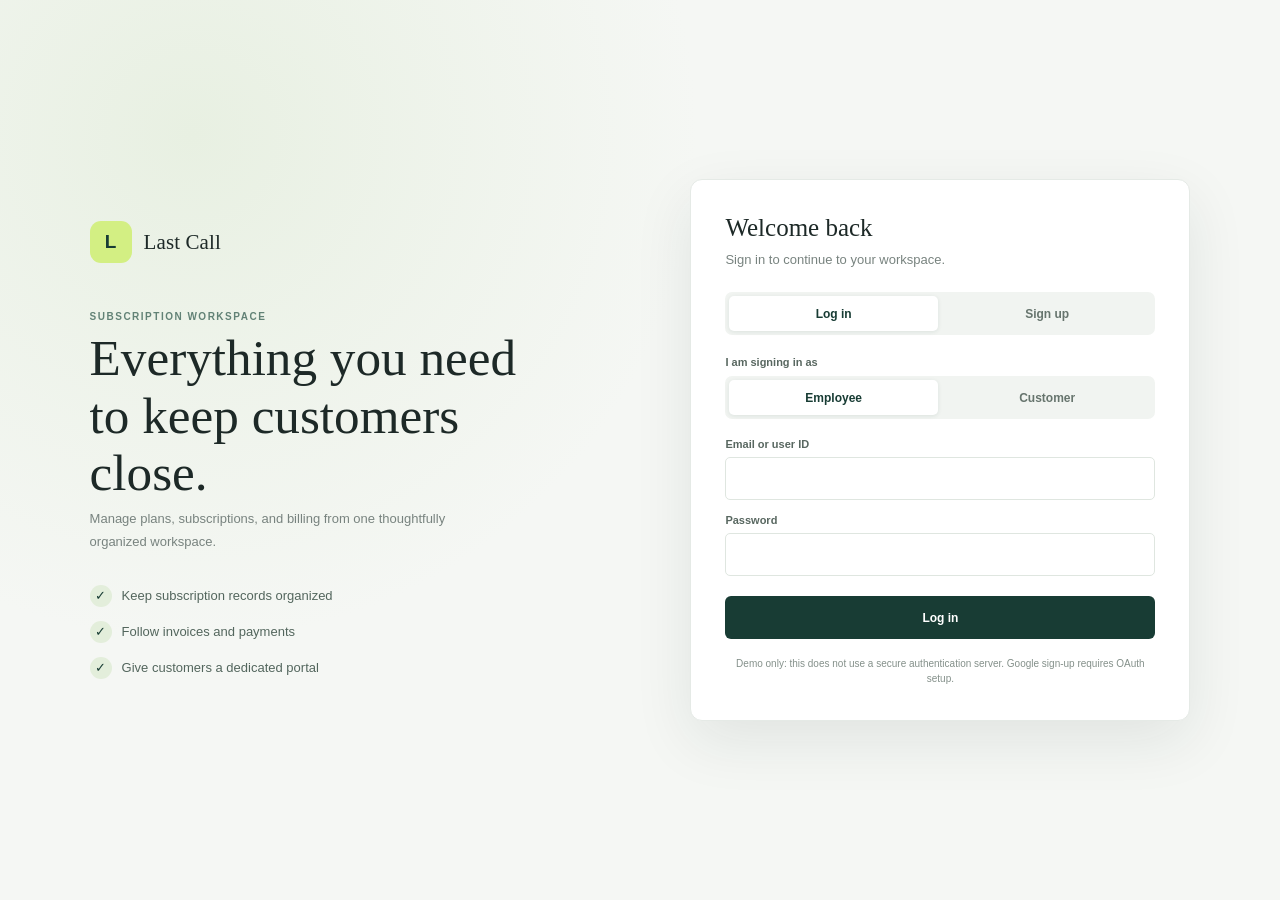
==== commit ba084c9f: "Add authentication feature" ====
--- a/index.html
+++ b/index.html
@@ -34,8 +34,10 @@
     .brand-mark { width: 36px; height: 36px; display: grid; place-items: center; border-radius: 11px; background: var(--lime); color: var(--forest); font-size: 19px; font-weight: 900; }
     .brand-name { font-family: Georgia, serif; font-size: 21px; letter-spacing: .1px; }
     .nav-label { padding: 12px 12px 7px; color: #9ab0a6; font-size: 10px; font-weight: 700; letter-spacing: 1.4px; }
+    .customer-role .nav-label { display: none; }
     .nav-list { display: grid; gap: 3px; }
     .nav-link { display: flex; align-items: center; gap: 12px; min-height: 41px; padding: 0 12px; color: #ccdad2; text-decoration: none; border-radius: 7px; font-size: 13px; transition: background .16s, color .16s; }
+    .nav-link[hidden] { display: none; }
     .nav-link:hover, .nav-link.active { color: #fff; background: #2a5147; }
     .nav-link.active { box-shadow: inset 3px 0 var(--lime); }
     .nav-icon { width: 18px; text-align: center; font-size: 15px; opacity: .9; }
@@ -58,6 +60,7 @@
     .subtitle { margin-bottom: 0; color: var(--muted); font-size: 13px; }
     h2 { margin-bottom: 0; font-family: Georgia, serif; font-size: 19px; font-weight: 500; }
     .button { min-height: 38px; display: inline-flex; align-items: center; justify-content: center; gap: 8px; padding: 0 14px; border: 0; border-radius: 6px; color: #fff; background: var(--forest); font-size: 12px; font-weight: 650; transition: background .15s, transform .15s; }
+    .button[hidden] { display: none; }
     .button:hover { background: var(--forest-soft); transform: translateY(-1px); }
     .button.secondary { color: var(--forest); background: #eaf0e9; }
     .button.secondary:hover { background: #dce8df; }
@@ -84,43 +87,7 @@
     .form-grid { display: grid; grid-template-columns: repeat(3, minmax(0, 1fr)); gap: 15px; }
     .field label { display: block; margin-bottom: 7px; color: #586760; font-size: 11px; font-weight: 650; }
     .field input, .field select { width: 100%; min-height: 39px; padding: 0 10px; border: 1px solid #dfe6e0; border-radius: 5px; color: var(--ink); background: #fff; font-size: 12px; }
-    .field textarea { width: 100%; min-height: 76px; padding: 10px; border: 1px solid #dfe6e0; border-radius: 5px; color: var(--ink); background: #fff; font: inherit; font-size: 12px; resize: vertical; }
     .form-actions { display: flex; gap: 8px; grid-column: 1 / -1; padding-top: 2px; }
-    .invoice-section-title { margin: 0 0 15px; color: var(--forest); font-size: 13px; font-weight: 750; }
-    .invoice-lines { margin-top: 16px; }
-    .invoice-lines th, .invoice-lines td { padding-inline: 8px; }
-    .invoice-lines input, .invoice-lines select { width: 100%; min-width: 82px; min-height: 36px; padding: 0 8px; border: 1px solid #dfe6e0; border-radius: 5px; font-size: 12px; }
-    .invoice-lines .line-description { min-width: 160px; }
-    .invoice-totals { width: min(100%, 360px); margin: 18px 0 0 auto; }
-    .invoice-total-row { display: flex; justify-content: space-between; gap: 16px; padding: 7px 0; color: #586760; font-size: 12px; }
-    .invoice-total-row.grand { margin-top: 5px; padding-top: 12px; border-top: 1px solid var(--line); color: var(--forest); font-size: 17px; font-weight: 750; }
-    .invoice-list-actions { display: flex; flex-wrap: wrap; gap: 6px; }
-    .invoice-list-actions .button { min-height: 30px; padding-inline: 9px; }
-    .invoice-workspace { display: grid; grid-template-columns: minmax(0, 1.45fr) minmax(240px, .7fr); gap: 17px; align-items: start; }
-    .invoice-document { min-width: 0; padding: 22px; background: #fff; }
-    .invoice-document-header, .invoice-document-parties { display: flex; justify-content: space-between; gap: 20px; }
-    .invoice-document-header { padding-bottom: 17px; border-bottom: 2px solid var(--forest); }
-    .invoice-document-header h3 { margin: 0 0 5px; color: var(--forest); font-family: Georgia, serif; font-size: 19px; font-weight: 500; }
-    .invoice-document-title { color: var(--forest); text-align: right; font-size: 19px; font-weight: 800; }
-    .invoice-document-meta, .invoice-document-parties p { margin: 5px 0 0; color: var(--muted); font-size: 11px; line-height: 1.5; }
-    .invoice-document-parties { padding: 17px 0; }
-    .invoice-document-parties > div { min-width: 0; flex: 1; }
-    .invoice-document-label { display: block; margin-bottom: 6px; color: #78837f; font-size: 9px; font-weight: 800; letter-spacing: .8px; text-transform: uppercase; }
-    .invoice-document-parties strong { font-size: 12px; }
-    .invoice-document table { white-space: normal; }
-    .invoice-document th, .invoice-document td { padding: 8px; font-size: 10px; }
-    .invoice-document-totals { width: min(100%, 260px); margin-left: auto; }
-    .invoice-document-totals .invoice-total-row { font-size: 11px; }
-    .invoice-document-totals .invoice-total-row.grand { font-size: 14px; }
-    .invoice-payment-card { padding: 16px; }
-    .invoice-payment-card .field { margin-bottom: 15px; }
-    .invoice-payment-card .invoice-total-row { border-top: 1px solid var(--line); }
-    .invoice-payment-name { color: var(--forest); font-size: 14px; font-weight: 750; }
-    .invoice-profile > summary { display: flex; list-style: none; cursor: pointer; }
-    .invoice-profile > summary::-webkit-details-marker { display: none; }
-    .invoice-profile > summary::after { margin-left: auto; content: '+'; color: var(--forest); font-size: 18px; }
-    .invoice-profile[open] > summary::after { content: '−'; }
-    @media (max-width: 900px) { .invoice-workspace { grid-template-columns: 1fr; } }
     .status { display: inline-block; padding: 5px 8px; border-radius: 20px; color: #396e52; background: #e8f4e9; font-size: 10px; font-weight: 700; }
     .status.pending, .status.unpaid { color: #9a6b22; background: #fff4dc; }
     .status.cancelled { color: #a64e3c; background: #fff0ec; }
@@ -129,9 +96,46 @@
     .muted-small { margin-top: 5px; color: var(--muted); font-size: 11px; }
     .notice { position: fixed; z-index: 20; right: 22px; bottom: 20px; max-width: min(380px, calc(100vw - 32px)); padding: 12px 16px; border-radius: 6px; color: #fff; background: var(--forest); box-shadow: 0 8px 24px #172a2633; font-size: 12px; animation: enter .2s ease-out; }
     @keyframes enter { from { opacity: 0; transform: translateY(7px); } to { opacity: 1; transform: translateY(0); } }
+    .app[hidden], .auth-screen[hidden] { display: none; }
+    .auth-screen { min-height: 100vh; display: grid; grid-template-columns: minmax(280px, 1fr) minmax(360px, 500px); align-items: center; gap: clamp(35px, 8vw, 120px); padding: 48px max(7vw, 24px); background: radial-gradient(circle at 15% 15%, #e8f0e2 0, transparent 38%), var(--canvas); }
+    .auth-intro { max-width: 470px; }
+    .auth-brand { display: flex; align-items: center; gap: 12px; margin-bottom: 48px; }
+    .auth-brand .brand-mark { width: 42px; height: 42px; }
+    .auth-intro h1 { max-width: 440px; font-size: clamp(34px, 4vw, 52px); line-height: 1.12; }
+    .auth-intro .subtitle { max-width: 390px; line-height: 1.7; }
+    .auth-points { display: grid; gap: 14px; margin-top: 32px; color: #53665d; font-size: 13px; }
+    .auth-point { display: flex; align-items: center; gap: 10px; }
+    .auth-point span { display: grid; width: 22px; height: 22px; place-items: center; border-radius: 50%; color: var(--forest); background: #e3eedb; }
+    .auth-card { width: 100%; padding: 34px; border: 1px solid var(--line); border-radius: 12px; background: #fff; box-shadow: 0 20px 60px rgba(27, 49, 42, .09); }
+    .auth-card h2 { margin-bottom: 8px; font-size: 25px; }
+    .auth-card > .subtitle { margin-bottom: 23px; line-height: 1.5; }
+    .auth-mode, .role-switch { display: grid; grid-template-columns: 1fr 1fr; gap: 5px; padding: 4px; border-radius: 7px; background: #f1f4f1; }
+    .auth-mode { margin-bottom: 21px; }
+    .auth-mode button, .role-switch button { min-height: 35px; border: 0; border-radius: 5px; color: #66746d; background: transparent; font-size: 12px; font-weight: 650; }
+    .auth-mode button[aria-pressed="true"], .role-switch button[aria-pressed="true"] { color: var(--forest); background: #fff; box-shadow: 0 1px 4px #183c3418; }
+    .role-label { margin-bottom: 8px; color: #586760; font-size: 11px; font-weight: 650; }
+    .role-switch { margin-bottom: 19px; }
+    .auth-fields { display: grid; gap: 14px; }
+    .auth-fields .field input { min-height: 43px; }
+    .auth-submit, .google-button { width: 100%; min-height: 43px; }
+    .auth-submit { margin-top: 20px; }
+    .auth-divider { display: flex; align-items: center; gap: 12px; margin: 18px 0; color: #909b95; font-size: 10px; }
+    .auth-divider::before, .auth-divider::after { height: 1px; flex: 1; content: ""; background: var(--line); }
+    .google-button { border: 1px solid #dfe6e0; color: #3d4943; background: #fff; }
+    .google-button:hover { background: #f8faf8; }
+    .google-g { color: #4285f4; font-size: 16px; font-weight: 800; }
+    .auth-footnote { margin: 17px 0 0; color: #84908a; text-align: center; font-size: 10px; line-height: 1.5; }
+    .auth-error { min-height: 0; margin-top: 12px; color: #a64e3c; font-size: 12px; line-height: 1.4; }
+    .auth-error:empty { display: none; }
     .mobile-bar { display: none; }
     @media (max-width: 1050px) { .metrics { grid-template-columns: repeat(2, minmax(0, 1fr)); } .form-grid { grid-template-columns: repeat(2, minmax(0, 1fr)); } .content { padding-inline: 23px; } .topbar { padding-inline: 23px; } }
     @media (max-width: 700px) {
+      .auth-screen { grid-template-columns: 1fr; gap: 25px; padding: 25px 16px; }
+      .auth-intro { max-width: 500px; margin: 0 auto; text-align: center; }
+      .auth-brand { justify-content: center; margin-bottom: 20px; }
+      .auth-intro h1 { margin-inline: auto; font-size: 30px; }
+      .auth-intro > .subtitle, .auth-points { display: none; }
+      .auth-card { max-width: 500px; margin: 0 auto; padding: 25px 21px; }
       .sidebar { position: static; width: auto; height: auto; padding: 11px 12px; }
       .brand { padding: 0 5px 10px; }
       .sidebar .nav-label, .sidebar-foot { display: none; }
@@ -155,7 +159,39 @@
   </style>
 </head>
 <body>
-  <div class="app">
+  <main class="auth-screen" id="auth-screen">
+    <section class="auth-intro">
+      <div class="auth-brand"><div class="brand-mark">L</div><div class="brand-name">Last Call</div></div>
+      <div class="eyebrow">SUBSCRIPTION WORKSPACE</div>
+      <h1>Everything you need to keep customers close.</h1>
+      <p class="subtitle">Manage plans, subscriptions, and billing from one thoughtfully organized workspace.</p>
+      <div class="auth-points"><div class="auth-point"><span>✓</span> Keep subscription records organized</div><div class="auth-point"><span>✓</span> Follow invoices and payments</div><div class="auth-point"><span>✓</span> Give customers a dedicated portal</div></div>
+    </section>
+    <section class="auth-card" aria-labelledby="auth-title">
+      <h2 id="auth-title">Welcome back</h2>
+      <p class="subtitle" id="auth-subtitle">Sign in to continue to your workspace.</p>
+      <div class="auth-mode" role="group" aria-label="Account action">
+        <button type="button" data-auth-mode="login" aria-pressed="true">Log in</button>
+        <button type="button" data-auth-mode="signup" aria-pressed="false">Sign up</button>
+      </div>
+      <div class="role-label">I am signing in as</div>
+      <div class="role-switch" role="group" aria-label="Account type">
+        <button type="button" data-role="employee" aria-pressed="true">Employee</button>
+        <button type="button" data-role="customer" aria-pressed="false">Customer</button>
+      </div>
+      <form id="auth-form">
+        <div class="auth-fields" id="auth-fields"></div>
+        <button class="button auth-submit" id="auth-submit" type="submit">Log in</button>
+      </form>
+      <div id="signup-options" hidden>
+        <div class="auth-divider">OR CONTINUE WITH</div>
+        <button class="button google-button" id="google-signup" type="button"><span class="google-g">G</span> Sign up with Google</button>
+      </div>
+      <p class="auth-error" id="auth-error" role="alert"></p>
+      <p class="auth-footnote">Demo only: this does not use a secure authentication server. Google sign-up requires OAuth setup.</p>
+    </section>
+  </main>
+  <div class="app" id="app" hidden>
     <aside class="sidebar">
       <div class="brand"><div class="brand-mark">L</div><div class="brand-name">Last Call</div></div>
       <div class="nav-label">WORKSPACE</div>
@@ -175,20 +211,42 @@
         <a class="nav-link" href="#customer-portal" data-view="customer-portal"><span class="nav-icon">◎</span>Customer Portal</a>
       </nav>
       <div class="sidebar-foot">
-        <div class="local-note">Your workspace is saved privately in this browser.</div>
-        <div class="sidebar-user"><div class="avatar" id="avatar">LC</div><div><div class="user-name" id="user-name">Local workspace</div><div class="user-caption">Subscription manager</div></div></div>
+        <div class="local-note">Demo data is saved in this browser.</div>
+        <div class="sidebar-user"><div class="avatar" id="avatar">LC</div><div><div class="user-name" id="user-name">Local workspace</div><div class="user-caption" id="user-caption">Subscription manager</div></div></div>
       </div>
     </aside>
     <main class="main">
-      <header class="topbar"><div class="crumb">Workspace <span aria-hidden="true"> / </span> <strong id="top-title">Dashboard</strong></div><div class="top-actions"><span class="date-label" id="today"></span><button class="button secondary" id="export-button" type="button" title="Download all records as JSON">↓ Export</button></div></header>
+      <header class="topbar"><div class="crumb">Workspace <span aria-hidden="true"> / </span> <strong id="top-title">Dashboard</strong></div><div class="top-actions"><span class="date-label" id="today"></span><button class="button secondary" id="export-button" type="button" title="Download all records as JSON">↓ Export</button><button class="button secondary" id="logout-button" type="button">Log out</button></div></header>
       <section class="content" id="content" aria-live="polite"></section>
     </main>
   </div>
   <div id="notice" class="notice" role="status" hidden></div>
   <script>
     (() => {
+      const accountsKey = 'lastcall-accounts-v1';
+      const sessionKey = 'lastcall-session-v1';
+      const authScreen = document.getElementById('auth-screen');
+      const app = document.getElementById('app');
+      const authForm = document.getElementById('auth-form');
+      const authFields = document.getElementById('auth-fields');
+      const authError = document.getElementById('auth-error');
+      let authMode = 'login';
+      let selectedRole = 'employee';
+      let currentUser = null;
+      let accounts = [];
+      try {
+        const savedAccounts = JSON.parse(localStorage.getItem(accountsKey) || '[]');
+        if (!Array.isArray(savedAccounts)) throw new Error('Saved account data is invalid.');
+        accounts = savedAccounts;
+        const savedSession = JSON.parse(sessionStorage.getItem(sessionKey) || 'null');
+        if (savedSession && ['employee', 'customer'].includes(savedSession.role) && typeof savedSession.email === 'string') {
+          currentUser = savedSession;
+        }
+      } catch {
+        authError.textContent = 'Could not read saved account data. Clear this site’s browser storage and try again.';
+      }
       const modules = {
-        customers: { title: 'Customers', fields: ['name', 'email', 'company', 'phone', 'address', 'gstin'] },
+        customers: { title: 'Customers', fields: ['name', 'email', 'company', 'phone'] },
         products: { title: 'Products', fields: ['name', 'category', 'price'] },
         plans: { title: 'Plans', fields: ['name', 'price', 'billing_cycle', 'description'] },
         subscriptions: { title: 'Subscriptions', fields: ['customer', 'plan', 'start_date', 'renewal_date', 'amount', 'status'] },
@@ -205,7 +263,6 @@
         data = { ...emptyData(), ...(saved && typeof saved === 'object' ? saved : {}) };
         for (const key of Object.keys(modules)) if (!Array.isArray(data[key])) data[key] = [];
       } catch { data = emptyData(); }
-      data.business = { name: 'Last Call', address: '', gstin: '', email: '', phone: '', paymentDetails: '', ...(data.business || {}) };
       let currentView = location.hash.slice(1) || 'dashboard';
       let noticeTimer;
       const content = document.getElementById('content');
@@ -213,6 +270,89 @@
       const label = value => value.replaceAll('_', ' ').replace(/\b\w/g, char => char.toUpperCase());
       const money = value => new Intl.NumberFormat('en-IN', { style: 'currency', currency: 'INR', maximumFractionDigits: 2 }).format(Number(value) || 0);
       const save = () => localStorage.setItem(storageKey, JSON.stringify(data));
+      const bytesToBase64 = bytes => btoa(String.fromCharCode(...new Uint8Array(bytes)));
+      async function hashPassword(password, salt) {
+        const key = await crypto.subtle.importKey('raw', new TextEncoder().encode(password), 'PBKDF2', false, ['deriveBits']);
+        const result = await crypto.subtle.deriveBits({ name: 'PBKDF2', salt, iterations: 120000, hash: 'SHA-256' }, key, 256);
+        return bytesToBase64(result);
+      }
+      function setAuthMode(mode) {
+        authMode = mode;
+        authError.textContent = '';
+        document.querySelectorAll('[data-auth-mode]').forEach(button => button.setAttribute('aria-pressed', String(button.dataset.authMode === mode)));
+        const signingUp = mode === 'signup';
+        document.querySelector('.role-label').textContent = signingUp ? 'I am creating an account as' : 'I am signing in as';
+        document.getElementById('auth-title').textContent = signingUp ? 'Create your account' : 'Welcome back';
+        document.getElementById('auth-subtitle').textContent = signingUp ? 'Set up your account to get started.' : 'Sign in to continue to your workspace.';
+        document.getElementById('auth-submit').textContent = signingUp ? 'Create account' : 'Log in';
+        document.getElementById('signup-options').hidden = !signingUp;
+        authFields.innerHTML = signingUp
+          ? `<div class="field"><label for="auth-name">Full name</label><input id="auth-name" name="name" type="text" autocomplete="name" required></div>
+             <div class="field"><label for="auth-email">Email</label><input id="auth-email" name="email" type="email" autocomplete="email" required></div>
+             <div class="field"><label for="auth-userid">User ID</label><input id="auth-userid" name="userId" type="text" autocomplete="username" required></div>
+             <div class="field"><label for="auth-password">Password</label><input id="auth-password" name="password" type="password" minlength="8" autocomplete="new-password" required></div>
+             <div class="field"><label for="auth-confirm-password">Confirm password</label><input id="auth-confirm-password" name="confirmPassword" type="password" minlength="8" autocomplete="new-password" required></div>`
+          : `<div class="field"><label for="auth-identity">Email or user ID</label><input id="auth-identity" name="identity" type="text" autocomplete="username" required></div>
+             <div class="field"><label for="auth-password">Password</label><input id="auth-password" name="password" type="password" autocomplete="current-password" required></div>`;
+      }
+      function completeLogin(user) {
+        currentUser = user;
+        sessionStorage.setItem(sessionKey, JSON.stringify(user));
+        authScreen.hidden = true;
+        app.hidden = false;
+        app.classList.toggle('customer-role', user.role === 'customer');
+        document.getElementById('user-name').textContent = user.name;
+        document.getElementById('user-caption').textContent = user.role === 'employee' ? 'Employee workspace' : 'Customer account';
+        document.getElementById('avatar').textContent = (user.name.match(/\b\w/g) || ['L', 'C']).slice(0, 2).join('').toUpperCase();
+        document.getElementById('export-button').hidden = user.role !== 'employee';
+        document.querySelectorAll('[data-view]').forEach(link => {
+          link.hidden = user.role === 'customer' && link.dataset.view !== 'customer-portal';
+        });
+        currentView = user.role === 'customer' ? 'customer-portal' : 'dashboard';
+        if (location.hash !== `#${currentView}`) location.hash = currentView;
+        render();
+      }
+      document.querySelectorAll('[data-auth-mode]').forEach(button => button.addEventListener('click', () => setAuthMode(button.dataset.authMode)));
+      document.querySelectorAll('[data-role]').forEach(button => button.addEventListener('click', () => {
+        selectedRole = button.dataset.role;
+        document.querySelectorAll('[data-role]').forEach(option => option.setAttribute('aria-pressed', String(option === button)));
+      }));
+      authForm.addEventListener('submit', async event => {
+        event.preventDefault();
+        authError.textContent = '';
+        const form = new FormData(authForm);
+        const password = String(form.get('password') || '');
+        try {
+          if (authMode === 'signup') {
+            const name = String(form.get('name') || '').trim();
+            const email = String(form.get('email') || '').trim().toLowerCase();
+            const userId = String(form.get('userId') || '').trim();
+            if (password.length < 8) throw new Error('Use a password with at least 8 characters.');
+            if (password !== form.get('confirmPassword')) throw new Error('The passwords do not match.');
+            if (accounts.some(account => account.email.toLowerCase() === email || account.userId.toLowerCase() === userId.toLowerCase())) {
+              throw new Error('That email or user ID is already registered.');
+            }
+            const salt = crypto.getRandomValues(new Uint8Array(16));
+            const account = { name, email, userId, role: selectedRole, salt: bytesToBase64(salt), passwordHash: await hashPassword(password, salt) };
+            accounts.push(account);
+            localStorage.setItem(accountsKey, JSON.stringify(accounts));
+            completeLogin({ name, email, role: selectedRole });
+            notify('Your account is ready.');
+            return;
+          }
+          const identity = String(form.get('identity') || '').trim().toLowerCase();
+          const account = accounts.find(item => (item.email.toLowerCase() === identity || item.userId.toLowerCase() === identity) && item.role === selectedRole);
+          if (!account || await hashPassword(password, Uint8Array.from(atob(account.salt), character => character.charCodeAt(0))) !== account.passwordHash) {
+            throw new Error('Email/user ID, password, or account type is incorrect.');
+          }
+          completeLogin({ name: account.name, email: account.email, role: account.role });
+        } catch (error) {
+          authError.textContent = error instanceof Error ? error.message : 'Sign-in failed. Please try again.';
+        }
+      });
+      document.getElementById('google-signup').addEventListener('click', () => {
+        authError.textContent = 'Google sign-up is a demo placeholder. Real Google authentication requires OAuth credentials and a backend.';
+      });
       const notify = message => {
         const box = document.getElementById('notice');
         box.textContent = message;
@@ -265,169 +405,6 @@
           document.getElementById('records-body').innerHTML = recordRows(key, fields, results, 'No matching records.');
         });
       }
-      const localDate = date => `${date.getFullYear()}-${String(date.getMonth() + 1).padStart(2, '0')}-${String(date.getDate()).padStart(2, '0')}`;
-      const nextInvoiceNumber = () => `INV-${new Date().getFullYear()}-${String(data.invoices.reduce((max, invoice) => Math.max(max, Number(invoice.id) || 0), 0) + 1).padStart(4, '0')}`;
-      function invoiceLine() {
-        const products = data.products.map(product => `<option value="${product.id}">${escapeHtml(product.name)}${product.category ? ` · ${escapeHtml(product.category)}` : ''}</option>`).join('');
-        return `<tr class="invoice-line"><td><select class="line-product" aria-label="Choose product"><option value="">Custom item</option>${products}</select></td><td><input class="line-description" aria-label="Item description" placeholder="Description" required></td><td><input class="line-quantity" aria-label="Quantity" type="number" min="0.01" step="0.01" value="1" required></td><td><input class="line-rate" aria-label="Unit price" type="number" min="0" step="0.01" placeholder="0.00" required></td><td class="line-amount">₹0.00</td><td><button class="button danger remove-line" type="button" aria-label="Remove item">×</button></td></tr>`;
-      }
-      function renderInvoices() {
-        const today = localDate(new Date());
-        const due = new Date();
-        due.setDate(due.getDate() + 30);
-        const customers = data.customers.map(customer => `<option value="${customer.id}">${escapeHtml(customer.name)}${customer.company ? ` · ${escapeHtml(customer.company)}` : ''}</option>`).join('');
-        const paymentMethods = [...new Set([...data.payments.map(payment => payment.method).filter(Boolean), 'Bank transfer', 'UPI', 'Cash', 'Card', 'Other'])];
-        const lastPaymentMethod = data.payments.slice().reverse().find(payment => payment.method)?.method || 'Bank transfer';
-        const paymentOptions = paymentMethods.map(method => `<option${method === lastPaymentMethod ? ' selected' : ''}>${escapeHtml(method)}</option>`).join('');
-        const records = data.invoices.slice().reverse().map(invoice => `<tr><td>${escapeHtml(invoice.invoice_no || `INV-${invoice.id}`)}</td><td>${escapeHtml(invoice.customer)}</td><td>${escapeHtml(invoice.invoice_date)}</td><td>${escapeHtml(invoice.due_date)}</td><td>${money(invoice.amount)}</td><td><span class="status ${String(invoice.status || '').toLowerCase()}">${escapeHtml(invoice.status || 'Unpaid')}</span></td><td><div class="invoice-list-actions"><button class="button secondary" type="button" data-print-invoice="${invoice.id}" title="Print or save as PDF">▣ Print</button><button class="button danger" type="button" data-delete="invoices" data-id="${invoice.id}" aria-label="Delete invoice ${escapeHtml(invoice.invoice_no || invoice.id)}">Delete</button></div></td></tr>`).join('');
-        content.innerHTML = `${heading('BILLING / INVOICES', 'Invoices', 'Create itemized invoices from your customer and product records.')}
-          <form id="invoice-form">
-            <section class="panel"><div class="panel-head"><h2>Invoice details</h2><span class="crumb">${escapeHtml(nextInvoiceNumber())}</span></div><div class="panel-body">
-              <div class="form-grid">
-                <div class="field"><label for="invoice-customer">Customer</label><select id="invoice-customer" required><option value="">${customers ? 'Select a saved customer' : 'Add a customer first'}</option>${customers}</select></div>
-                <div class="field"><label for="invoice-date">Invoice date</label><input id="invoice-date" type="date" value="${today}" required></div>
-                <div class="field"><label for="invoice-due">Due date</label><input id="invoice-due" type="date" value="${localDate(due)}" required></div>
-              </div>
-              <div class="invoice-lines table-wrap"><table><thead><tr><th>Product</th><th>Description</th><th>Qty</th><th>Rate (₹)</th><th>Amount</th><th></th></tr></thead><tbody id="invoice-lines-body">${invoiceLine()}</tbody></table></div>
-              <div class="form-actions"><button class="button secondary" id="add-invoice-line" type="button">＋ Add item</button></div>
-            </div></section>
-            <div class="invoice-workspace">
-              <section class="panel"><div class="panel-head"><h2>Invoice document</h2><span class="crumb">Live preview</span></div><div class="invoice-document" id="invoice-preview"></div></section>
-              <section class="panel"><div class="panel-head"><h2>Payment</h2></div><div class="invoice-payment-card">
-                <div class="field"><label for="invoice-payment-method">Payment method</label><select id="invoice-payment-method">${paymentOptions}</select></div>
-                <span class="invoice-document-label">Payment name on invoice</span><div class="invoice-payment-name" id="invoice-payment-name"></div>
-                <p class="muted-small" id="invoice-payment-details"></p>
-                <div class="field" style="margin-top:18px"><label for="invoice-discount">Discount (₹)</label><input id="invoice-discount" type="number" min="0" step="0.01" value="0"></div>
-                <div class="field"><label for="invoice-tax">GST / tax (%)</label><input id="invoice-tax" type="number" min="0" max="100" step="0.01" value="0"></div>
-                <div class="field"><label for="invoice-notes">Notes / terms</label><textarea id="invoice-notes" placeholder="Thank you for your business"></textarea></div>
-                <div class="invoice-total-row"><span>Total due</span><strong id="invoice-grand-total">₹0.00</strong></div>
-                <div class="form-actions"><button class="button" type="submit">▣ Generate invoice</button></div>
-              </div></section>
-            </div>
-            <details class="panel invoice-profile"><summary class="panel-head"><h2>Business profile</h2><span class="crumb">Saved and reused on invoices</span></summary><div class="panel-body"><div class="form-grid">
-              <div class="field"><label for="seller-name">Business name</label><input id="seller-name" value="${escapeHtml(data.business.name)}"></div><div class="field"><label for="seller-gstin">GSTIN</label><input id="seller-gstin" value="${escapeHtml(data.business.gstin)}"></div><div class="field"><label for="seller-email">Email</label><input id="seller-email" type="email" value="${escapeHtml(data.business.email)}"></div><div class="field"><label for="seller-phone">Phone</label><input id="seller-phone" value="${escapeHtml(data.business.phone)}"></div><div class="field"><label for="seller-address">Business address</label><input id="seller-address" value="${escapeHtml(data.business.address)}"></div><div class="field"><label for="payment-details">Payment instructions</label><input id="payment-details" value="${escapeHtml(data.business.paymentDetails)}" placeholder="Bank account, UPI ID, or payment details"></div>
-            </div></div></details>
-          </form>
-          <section class="panel"><div class="panel-head"><h2>Invoice history <span class="crumb">(${data.invoices.length})</span></h2></div><div class="table-wrap"><table><thead><tr><th>Invoice</th><th>Customer</th><th>Invoice date</th><th>Due date</th><th>Total</th><th>Status</th><th>Actions</th></tr></thead><tbody>${records || '<tr><td class="empty" colspan="7">Generated invoices will appear here.</td></tr>'}</tbody></table></div></section>`;
-        const form = document.getElementById('invoice-form');
-        const updateInvoicePreview = (subtotal, discount, taxRate, tax, total) => {
-          const customer = data.customers.find(item => String(item.id) === document.getElementById('invoice-customer').value) || {};
-          const seller = {
-            name: document.getElementById('seller-name').value.trim(),
-            address: document.getElementById('seller-address').value.trim(),
-            gstin: document.getElementById('seller-gstin').value.trim(),
-            email: document.getElementById('seller-email').value.trim(),
-            phone: document.getElementById('seller-phone').value.trim(),
-            paymentDetails: document.getElementById('payment-details').value.trim()
-          };
-          const items = [...document.querySelectorAll('.invoice-line')].map(row => ({
-            description: row.querySelector('.line-description').value.trim(),
-            quantity: Number(row.querySelector('.line-quantity').value) || 0,
-            rate: Number(row.querySelector('.line-rate').value) || 0
-          }));
-          const method = document.getElementById('invoice-payment-method').value;
-          const itemRows = items.map(item => `<tr><td>${escapeHtml(item.description || 'Item description')}</td><td>${escapeHtml(item.quantity)}</td><td>${money(item.rate)}</td><td>${money(item.quantity * item.rate)}</td></tr>`).join('');
-          document.getElementById('invoice-payment-name').textContent = method || 'Select payment method';
-          document.getElementById('invoice-payment-details').textContent = seller.paymentDetails || 'Add bank or UPI details in Business profile to show payment instructions.';
-          document.getElementById('invoice-preview').innerHTML = `<div class="invoice-document-header"><div><h3>${escapeHtml(seller.name || 'Your business')}</h3><p class="invoice-document-meta">${escapeHtml(seller.address)}${seller.gstin ? ` · GSTIN: ${escapeHtml(seller.gstin)}` : ''}</p><p class="invoice-document-meta">${escapeHtml(seller.email)}${seller.phone ? ` · ${escapeHtml(seller.phone)}` : ''}</p></div><div><div class="invoice-document-title">INVOICE</div><p class="invoice-document-meta">${escapeHtml(nextInvoiceNumber())}</p><p class="invoice-document-meta">Date: ${escapeHtml(document.getElementById('invoice-date').value)}</p><p class="invoice-document-meta">Due: ${escapeHtml(document.getElementById('invoice-due').value)}</p></div></div>
-            <div class="invoice-document-parties"><div><span class="invoice-document-label">Bill to</span><strong>${escapeHtml(customer.name || 'Select a customer')}</strong><p>${escapeHtml(customer.company || '')}</p><p>${escapeHtml(customer.address || '')}</p><p>${customer.gstin ? `GSTIN: ${escapeHtml(customer.gstin)}` : ''}</p><p>${escapeHtml(customer.email || '')}${customer.phone ? ` · ${escapeHtml(customer.phone)}` : ''}</p></div><div><span class="invoice-document-label">Payment name</span><strong>${escapeHtml(method || 'Select payment method')}</strong><p>${escapeHtml(seller.paymentDetails)}</p></div></div>
-            <div class="table-wrap"><table><thead><tr><th>Description</th><th>Qty</th><th>Rate</th><th>Amount</th></tr></thead><tbody>${itemRows || '<tr><td colspan="4" class="empty">Add an item to this invoice.</td></tr>'}</tbody></table></div>
-            <div class="invoice-document-totals"><div class="invoice-total-row"><span>Subtotal</span><strong>${money(subtotal)}</strong></div><div class="invoice-total-row"><span>Discount</span><strong>− ${money(discount)}</strong></div><div class="invoice-total-row"><span>Tax (${escapeHtml(taxRate)}%)</span><strong>${money(tax)}</strong></div><div class="invoice-total-row grand"><span>Total due</span><strong>${money(total)}</strong></div></div>
-            ${document.getElementById('invoice-notes').value.trim() ? `<p class="invoice-document-meta" style="margin-top:18px">${escapeHtml(document.getElementById('invoice-notes').value.trim())}</p>` : ''}`;
-        };
-        const updateTotals = () => {
-          let subtotal = 0;
-          document.querySelectorAll('.invoice-line').forEach(row => {
-            const quantity = Number(row.querySelector('.line-quantity').value) || 0;
-            const rate = Number(row.querySelector('.line-rate').value) || 0;
-            const amount = quantity * rate;
-            row.querySelector('.line-amount').textContent = money(amount);
-            subtotal += amount;
-          });
-          const discount = Math.min(subtotal, Math.max(0, Number(document.getElementById('invoice-discount').value) || 0));
-          const taxRate = Math.max(0, Number(document.getElementById('invoice-tax').value) || 0);
-          const tax = (subtotal - discount) * taxRate / 100;
-          const total = subtotal - discount + tax;
-          document.getElementById('invoice-grand-total').textContent = money(total);
-          updateInvoicePreview(subtotal, discount, taxRate, tax, total);
-        };
-        form.addEventListener('input', updateTotals);
-        form.addEventListener('change', event => {
-          if (event.target.matches('.line-product')) {
-            const product = data.products.find(item => String(item.id) === event.target.value);
-            if (product) {
-              const row = event.target.closest('.invoice-line');
-              row.querySelector('.line-description').value = product.name;
-              row.querySelector('.line-rate').value = Number(product.price) || 0;
-            }
-          }
-          updateTotals();
-        });
-        document.getElementById('add-invoice-line').addEventListener('click', () => {
-          document.getElementById('invoice-lines-body').insertAdjacentHTML('beforeend', invoiceLine());
-        });
-        document.getElementById('invoice-lines-body').addEventListener('click', event => {
-          if (!event.target.closest('.remove-line')) return;
-          const rows = document.querySelectorAll('.invoice-line');
-          if (rows.length === 1) {
-            rows[0].querySelector('.line-description').value = '';
-            rows[0].querySelector('.line-rate').value = '';
-          } else event.target.closest('.invoice-line').remove();
-          updateTotals();
-        });
-        form.addEventListener('submit', event => {
-          event.preventDefault();
-          const customer = data.customers.find(item => String(item.id) === document.getElementById('invoice-customer').value);
-          const items = [...document.querySelectorAll('.invoice-line')].map(row => ({
-            description: row.querySelector('.line-description').value.trim(),
-            quantity: Number(row.querySelector('.line-quantity').value),
-            rate: Number(row.querySelector('.line-rate').value),
-            amount: Number(row.querySelector('.line-quantity').value) * Number(row.querySelector('.line-rate').value)
-          }));
-          if (!customer || !items.length || items.some(item => !item.description || item.quantity <= 0 || item.rate < 0)) {
-            notify('Select a customer and complete each invoice item.');
-            return;
-          }
-          const subtotal = items.reduce((sum, item) => sum + item.amount, 0);
-          const discount = Math.min(subtotal, Math.max(0, Number(document.getElementById('invoice-discount').value) || 0));
-          const taxRate = Math.max(0, Number(document.getElementById('invoice-tax').value) || 0);
-          const taxAmount = (subtotal - discount) * taxRate / 100;
-          const id = data.invoices.reduce((max, item) => Math.max(max, Number(item.id) || 0), 0) + 1;
-          const invoice = {
-            id, invoice_no: `INV-${new Date().getFullYear()}-${String(id).padStart(4, '0')}`,
-            customer: customer.name, invoice_date: document.getElementById('invoice-date').value,
-            due_date: document.getElementById('invoice-due').value,
-            subtotal: Number(subtotal.toFixed(2)), discount: Number(discount.toFixed(2)),
-            tax_rate: taxRate, tax_amount: Number(taxAmount.toFixed(2)),
-            amount: Number((subtotal - discount + taxAmount).toFixed(2)), status: 'Unpaid',
-            items, customer_snapshot: { ...customer },
-            seller_snapshot: {
-              name: document.getElementById('seller-name').value.trim(),
-              address: document.getElementById('seller-address').value.trim(),
-              gstin: document.getElementById('seller-gstin').value.trim(),
-              email: document.getElementById('seller-email').value.trim(),
-              phone: document.getElementById('seller-phone').value.trim(),
-              paymentDetails: document.getElementById('payment-details').value.trim()
-            },
-            payment_method: document.getElementById('invoice-payment-method').value,
-            notes: document.getElementById('invoice-notes').value.trim()
-          };
-          data.business = { ...invoice.seller_snapshot };
-          data.invoices.push(invoice);
-          save(); render(); notify(`Invoice ${invoice.invoice_no} generated.`);
-        });
-        updateTotals();
-      }
-      function printInvoice(invoice) {
-        const seller = invoice.seller_snapshot || data.business;
-        const customer = invoice.customer_snapshot || data.customers.find(item => item.name === invoice.customer) || {};
-        const items = Array.isArray(invoice.items) ? invoice.items : [];
-        const rows = items.map(item => `<tr><td>${escapeHtml(item.description)}</td><td>${escapeHtml(item.quantity)}</td><td>${money(item.rate)}</td><td>${money(item.amount)}</td></tr>`).join('');
-        const page = window.open('', '_blank');
-        if (!page) { notify('Allow pop-ups to print this invoice.'); return; }
-        page.document.write(`<!doctype html><html lang="en"><head><meta charset="utf-8"><title>${escapeHtml(invoice.invoice_no || 'Invoice')}</title><style>body{font:14px Arial,sans-serif;color:#202b27;margin:40px auto;max-width:820px;padding:0 28px}header,.parties,.totals{display:flex;justify-content:space-between;gap:32px}header{border-bottom:2px solid #183c34;padding-bottom:22px}h1{color:#183c34;font-size:30px;margin:0}h2{font-size:15px;margin:0 0 9px}p{margin:5px 0;color:#586760;line-height:1.5}.parties{padding:24px 0}.parties>div{flex:1}table{width:100%;border-collapse:collapse;margin:15px 0}th,td{text-align:left;padding:11px;border-bottom:1px solid #e5eae6}th{background:#f5f7f4;color:#586760;font-size:11px;text-transform:uppercase}.totals{justify-content:flex-end}.totals table{width:300px}.totals td:last-child{text-align:right}.grand{font-weight:bold;font-size:17px;color:#183c34}.notes{margin-top:25px;padding-top:16px;border-top:1px solid #e5eae6}@media print{body{margin:0 auto;padding:15mm;max-width:none}button{display:none}}</style></head><body><header><div><h1>${escapeHtml(seller.name || 'Business')}</h1><p>${escapeHtml(seller.address || '')}</p><p>${seller.gstin ? `GSTIN: ${escapeHtml(seller.gstin)}` : ''}</p><p>${escapeHtml(seller.email || '')} ${escapeHtml(seller.phone || '')}</p></div><div><h1>INVOICE</h1><p><strong>${escapeHtml(invoice.invoice_no || `INV-${invoice.id}`)}</strong></p><p>Invoice date: ${escapeHtml(invoice.invoice_date)}</p><p>Due date: ${escapeHtml(invoice.due_date)}</p></div></header><section class="parties"><div><h2>Bill to</h2><p><strong>${escapeHtml(customer.name || invoice.customer)}</strong></p><p>${escapeHtml(customer.company || '')}</p><p>${escapeHtml(customer.address || '')}</p><p>${customer.gstin ? `GSTIN: ${escapeHtml(customer.gstin)}` : ''}</p><p>${escapeHtml(customer.email || '')} ${escapeHtml(customer.phone || '')}</p></div><div><h2>Payment</h2><p>Method: ${escapeHtml(invoice.payment_method || 'As agreed')}</p><p>${escapeHtml(seller.paymentDetails || '')}</p></div></section><table><thead><tr><th>Item</th><th>Qty</th><th>Rate</th><th>Amount</th></tr></thead><tbody>${rows || `<tr><td>${escapeHtml(invoice.customer)}</td><td>1</td><td>${money(invoice.amount)}</td><td>${money(invoice.amount)}</td></tr>`}</tbody></table><section class="totals"><table><tr><td>Subtotal</td><td>${money(invoice.subtotal ?? invoice.amount)}</td></tr><tr><td>Discount</td><td>− ${money(invoice.discount)}</td></tr><tr><td>Tax${invoice.tax_rate ? ` (${escapeHtml(invoice.tax_rate)}%)` : ''}</td><td>${money(invoice.tax_amount)}</td></tr><tr class="grand"><td>Total due</td><td>${money(invoice.amount)}</td></tr></table></section>${invoice.notes ? `<section class="notes"><h2>Notes / terms</h2><p>${escapeHtml(invoice.notes)}</p></section>` : ''}<p class="notes">Thank you for your business.</p><script>window.onload=()=>window.print()<\/script></body></html>`);
-        page.document.close();
-      }
       function renderReports() {
         const counts = Object.keys(modules).map(key => metric(modules[key].title, data[key].length, '↗', '#e7f0e8')).join('');
         const total = data.payments.reduce((sum, item) => sum + (Number(item.amount) || 0), 0);
@@ -441,16 +418,28 @@
           ['Subscriptions', 'subscriptions', ['customer', 'plan', 'renewal_date', 'amount', 'status']],
           ['Invoices', 'invoices', ['customer', 'invoice_date', 'due_date', 'amount', 'status']]
         ];
-        content.innerHTML = `${heading('WORKSPACE / CUSTOMER VIEW', 'Customer portal', 'Customer account, subscription, and invoice overview.')}${tables.map(([title, key, fields]) => simpleTable(title, key, fields, data[key], `No ${title.toLowerCase()} available.`)).join('')}`;
+        const matchesCustomer = record => {
+          const value = String(record.customer || record.email || record.name || '').trim().toLowerCase();
+          return value === currentUser.email.toLowerCase() || value === currentUser.name.trim().toLowerCase();
+        };
+        content.innerHTML = `${heading('WORKSPACE / CUSTOMER VIEW', 'Customer portal', 'Customer account, subscription, and invoice overview.')}${tables.map(([title, key, fields]) => {
+          const records = currentUser.role === 'employee'
+            ? data[key]
+            : data[key].filter(key === 'customers'
+              ? record => String(record.email || '').toLowerCase() === currentUser.email.toLowerCase() || String(record.name || '').toLowerCase() === currentUser.name.toLowerCase()
+              : matchesCustomer);
+          return simpleTable(title, key, fields, records, `No ${title.toLowerCase()} available.`);
+        }).join('')}`;
       }
       function render() {
+        if (!currentUser) return;
         const valid = ['dashboard', ...Object.keys(modules), 'reports', 'customer-portal'];
+        if (currentUser.role === 'customer') currentView = 'customer-portal';
         if (!valid.includes(currentView)) currentView = 'dashboard';
         document.querySelectorAll('[data-view]').forEach(link => link.classList.toggle('active', link.dataset.view === currentView));
         const title = modules[currentView]?.title || ({ dashboard: 'Dashboard', reports: 'Reports', 'customer-portal': 'Customer Portal' }[currentView]);
         document.getElementById('top-title').textContent = title;
         if (currentView === 'dashboard') renderDashboard();
-        else if (currentView === 'invoices') renderInvoices();
         else if (modules[currentView]) renderModule(currentView);
         else if (currentView === 'reports') renderReports();
         else renderPortal();
@@ -466,19 +455,16 @@
       }
       document.querySelector('.nav-list').addEventListener('click', event => {
         const link = event.target.closest('[data-view]');
-        if (!link) return;
+        if (!link || !currentUser || currentUser.role !== 'employee') return;
         currentView = link.dataset.view;
         if (location.hash !== `#${currentView}`) location.hash = currentView;
         render();
       });
-      window.addEventListener('hashchange', () => { currentView = location.hash.slice(1) || 'dashboard'; render(); });
+      window.addEventListener('hashchange', () => {
+        currentView = currentUser?.role === 'customer' ? 'customer-portal' : (location.hash.slice(1) || 'dashboard');
+        render();
+      });
       content.addEventListener('click', event => {
-        const printButton = event.target.closest('[data-print-invoice]');
-        if (printButton) {
-          const invoice = data.invoices.find(item => String(item.id) === printButton.dataset.printInvoice);
-          if (invoice) printInvoice(invoice);
-          return;
-        }
         const button = event.target.closest('[data-delete]');
         if (!button) return;
         if (!confirm('Delete this record? This cannot be undone.')) return;
@@ -487,10 +473,18 @@
         save(); render(); notify('Record deleted.');
       });
       document.getElementById('export-button').addEventListener('click', exportData);
+      document.getElementById('logout-button').addEventListener('click', () => {
+        sessionStorage.removeItem(sessionKey);
+        currentUser = null;
+        app.hidden = true;
+        authScreen.hidden = false;
+        setAuthMode('login');
+        authError.textContent = '';
+        location.hash = '';
+      });
       document.getElementById('today').textContent = new Intl.DateTimeFormat('en', { weekday: 'short', month: 'short', day: 'numeric', year: 'numeric' }).format(new Date());
-      document.getElementById('user-name').textContent = localStorage.getItem('lastcall-user-name') || 'Local workspace';
-      document.getElementById('avatar').textContent = (document.getElementById('user-name').textContent.match(/\b\w/g) || ['L', 'C']).slice(0, 2).join('').toUpperCase();
-      render();
+      setAuthMode('login');
+      if (currentUser) completeLogin(currentUser);
     })();
   </script>
 </body>
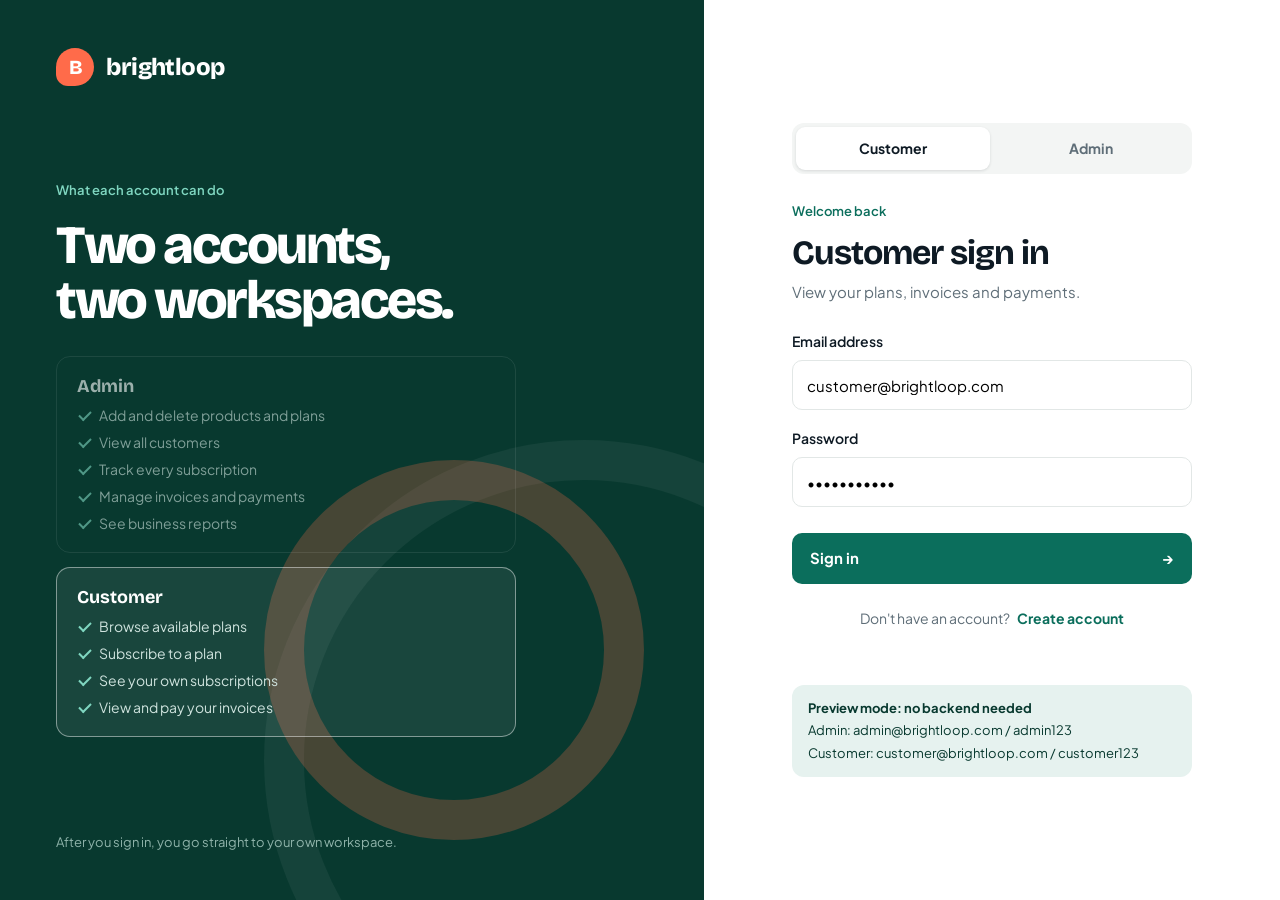
==== commit 2f6356d3: "Add files via upload" ====
--- a/index.html
+++ b/index.html
@@ -1,491 +1,186 @@
-<!doctype html>
+<!DOCTYPE html>
 <html lang="en">
 <head>
-  <meta charset="utf-8">
-  <meta name="viewport" content="width=device-width, initial-scale=1">
-  <meta name="theme-color" content="#172a26">
-  <title>Last Call | Subscription Management</title>
-  <style>
-    :root {
-      color-scheme: light;
-      --ink: #1d2927;
-      --muted: #78837f;
-      --line: #e5eae6;
-      --paper: #fff;
-      --canvas: #f5f7f4;
-      --forest: #183c34;
-      --forest-soft: #24584b;
-      --lime: #d3ef83;
-      --coral: #e77e61;
-      --sky: #83b9d1;
-      --shadow: 0 12px 35px rgba(27, 49, 42, .055);
-      font-family: "Segoe UI", "Trebuchet MS", sans-serif;
-    }
-    * { box-sizing: border-box; }
-    body { margin: 0; min-height: 100vh; color: var(--ink); background: var(--canvas); }
-    button, input, select { font: inherit; }
-    button { cursor: pointer; }
-    .app { min-height: 100vh; }
-    .sidebar {
-      position: fixed; inset: 0 auto 0 0; z-index: 5; width: 252px; padding: 27px 16px 18px;
-      display: flex; flex-direction: column; color: #e8f0e9; background: var(--forest);
-    }
-    .brand { display: flex; gap: 11px; align-items: center; padding: 0 11px 29px; }
-    .brand-mark { width: 36px; height: 36px; display: grid; place-items: center; border-radius: 11px; background: var(--lime); color: var(--forest); font-size: 19px; font-weight: 900; }
-    .brand-name { font-family: Georgia, serif; font-size: 21px; letter-spacing: .1px; }
-    .nav-label { padding: 12px 12px 7px; color: #9ab0a6; font-size: 10px; font-weight: 700; letter-spacing: 1.4px; }
-    .customer-role .nav-label { display: none; }
-    .nav-list { display: grid; gap: 3px; }
-    .nav-link { display: flex; align-items: center; gap: 12px; min-height: 41px; padding: 0 12px; color: #ccdad2; text-decoration: none; border-radius: 7px; font-size: 13px; transition: background .16s, color .16s; }
-    .nav-link[hidden] { display: none; }
-    .nav-link:hover, .nav-link.active { color: #fff; background: #2a5147; }
-    .nav-link.active { box-shadow: inset 3px 0 var(--lime); }
-    .nav-icon { width: 18px; text-align: center; font-size: 15px; opacity: .9; }
-    .sidebar-foot { margin-top: auto; padding: 14px 10px 0; border-top: 1px solid #31564c; }
-    .local-note { color: #aec1b7; font-size: 11px; line-height: 1.5; }
-    .sidebar-user { display: flex; gap: 10px; align-items: center; margin-top: 17px; }
-    .avatar { width: 33px; height: 33px; display: grid; place-items: center; border-radius: 50%; color: var(--forest); background: var(--lime); font-size: 12px; font-weight: 800; }
-    .user-name { font-size: 12px; font-weight: 650; }
-    .user-caption { margin-top: 2px; color: #a9beb4; font-size: 10px; }
-    .main { min-height: 100vh; margin-left: 252px; }
-    .topbar { height: 68px; display: flex; align-items: center; justify-content: space-between; gap: 16px; padding: 0 35px; border-bottom: 1px solid var(--line); background: rgba(255,255,255,.92); }
-    .crumb { color: var(--muted); font-size: 12px; }
-    .top-actions { display: flex; align-items: center; gap: 10px; }
-    .date-label { color: var(--muted); font-size: 12px; }
-    .content { max-width: 1480px; margin: 0 auto; padding: 32px 35px 48px; }
-    .page-heading { display: flex; justify-content: space-between; align-items: flex-start; gap: 18px; margin-bottom: 25px; }
-    .eyebrow { margin-bottom: 7px; color: #628276; font-size: 10px; font-weight: 800; letter-spacing: 1.5px; text-transform: uppercase; }
-    h1, h2, h3, p { margin-top: 0; }
-    h1 { margin-bottom: 7px; font-family: Georgia, serif; font-size: 30px; font-weight: 500; letter-spacing: 0; }
-    .subtitle { margin-bottom: 0; color: var(--muted); font-size: 13px; }
-    h2 { margin-bottom: 0; font-family: Georgia, serif; font-size: 19px; font-weight: 500; }
-    .button { min-height: 38px; display: inline-flex; align-items: center; justify-content: center; gap: 8px; padding: 0 14px; border: 0; border-radius: 6px; color: #fff; background: var(--forest); font-size: 12px; font-weight: 650; transition: background .15s, transform .15s; }
-    .button[hidden] { display: none; }
-    .button:hover { background: var(--forest-soft); transform: translateY(-1px); }
-    .button.secondary { color: var(--forest); background: #eaf0e9; }
-    .button.secondary:hover { background: #dce8df; }
-    .button.danger { min-height: 30px; padding: 0 9px; color: #a64e3c; background: #fff0ec; font-size: 11px; }
-    .button.danger:hover { background: #ffe2da; }
-    .metrics { display: grid; grid-template-columns: repeat(4, minmax(0, 1fr)); gap: 13px; margin-bottom: 18px; }
-    .metric { position: relative; overflow: hidden; min-height: 124px; padding: 20px; border: 1px solid var(--line); border-radius: 8px; background: var(--paper); box-shadow: var(--shadow); }
-    .metric:after { position: absolute; top: -20px; right: -16px; width: 82px; height: 82px; content: ""; border-radius: 50%; background: var(--metric-tint, #e5f1e7); opacity: .9; }
-    .metric-label { position: relative; z-index: 1; color: var(--muted); font-size: 12px; }
-    .metric-value { position: relative; z-index: 1; margin-top: 16px; font-family: Georgia, serif; font-size: 29px; }
-    .metric-mark { position: absolute; z-index: 1; top: 17px; right: 17px; color: var(--forest); font-size: 17px; }
-    .panel { margin-bottom: 17px; border: 1px solid var(--line); border-radius: 8px; background: var(--paper); box-shadow: var(--shadow); }
-    .panel-head { display: flex; align-items: center; justify-content: space-between; gap: 14px; padding: 18px 20px; border-bottom: 1px solid var(--line); }
-    .panel-body { padding: 20px; }
-    .table-wrap { width: 100%; overflow-x: auto; }
-    table { width: 100%; border-collapse: collapse; white-space: nowrap; }
-    th { padding: 11px 13px; color: #77827d; background: #f8faf8; text-align: left; font-size: 10px; font-weight: 750; letter-spacing: .45px; text-transform: uppercase; }
-    td { padding: 12px 13px; border-top: 1px solid #edf0ed; font-size: 12px; }
-    tr:hover td { background: #fbfcfa; }
-    .empty { padding: 32px 14px; color: var(--muted); text-align: center; font-size: 12px; }
-    .toolbar { display: flex; align-items: center; gap: 9px; }
-    .search { width: min(230px, 45vw); min-height: 36px; padding: 0 11px; border: 1px solid var(--line); border-radius: 6px; outline: 0; background: #fff; font-size: 12px; }
-    .search:focus, input:focus, select:focus { border-color: #82a993; box-shadow: 0 0 0 3px rgba(69, 125, 97, .1); outline: 0; }
-    .form-grid { display: grid; grid-template-columns: repeat(3, minmax(0, 1fr)); gap: 15px; }
-    .field label { display: block; margin-bottom: 7px; color: #586760; font-size: 11px; font-weight: 650; }
-    .field input, .field select { width: 100%; min-height: 39px; padding: 0 10px; border: 1px solid #dfe6e0; border-radius: 5px; color: var(--ink); background: #fff; font-size: 12px; }
-    .form-actions { display: flex; gap: 8px; grid-column: 1 / -1; padding-top: 2px; }
-    .status { display: inline-block; padding: 5px 8px; border-radius: 20px; color: #396e52; background: #e8f4e9; font-size: 10px; font-weight: 700; }
-    .status.pending, .status.unpaid { color: #9a6b22; background: #fff4dc; }
-    .status.cancelled { color: #a64e3c; background: #fff0ec; }
-    .split { display: grid; grid-template-columns: minmax(0, 1.4fr) minmax(260px, .8fr); gap: 17px; }
-    .summary-total { color: var(--forest); font-family: Georgia, serif; font-size: 34px; }
-    .muted-small { margin-top: 5px; color: var(--muted); font-size: 11px; }
-    .notice { position: fixed; z-index: 20; right: 22px; bottom: 20px; max-width: min(380px, calc(100vw - 32px)); padding: 12px 16px; border-radius: 6px; color: #fff; background: var(--forest); box-shadow: 0 8px 24px #172a2633; font-size: 12px; animation: enter .2s ease-out; }
-    @keyframes enter { from { opacity: 0; transform: translateY(7px); } to { opacity: 1; transform: translateY(0); } }
-    .app[hidden], .auth-screen[hidden] { display: none; }
-    .auth-screen { min-height: 100vh; display: grid; grid-template-columns: minmax(280px, 1fr) minmax(360px, 500px); align-items: center; gap: clamp(35px, 8vw, 120px); padding: 48px max(7vw, 24px); background: radial-gradient(circle at 15% 15%, #e8f0e2 0, transparent 38%), var(--canvas); }
-    .auth-intro { max-width: 470px; }
-    .auth-brand { display: flex; align-items: center; gap: 12px; margin-bottom: 48px; }
-    .auth-brand .brand-mark { width: 42px; height: 42px; }
-    .auth-intro h1 { max-width: 440px; font-size: clamp(34px, 4vw, 52px); line-height: 1.12; }
-    .auth-intro .subtitle { max-width: 390px; line-height: 1.7; }
-    .auth-points { display: grid; gap: 14px; margin-top: 32px; color: #53665d; font-size: 13px; }
-    .auth-point { display: flex; align-items: center; gap: 10px; }
-    .auth-point span { display: grid; width: 22px; height: 22px; place-items: center; border-radius: 50%; color: var(--forest); background: #e3eedb; }
-    .auth-card { width: 100%; padding: 34px; border: 1px solid var(--line); border-radius: 12px; background: #fff; box-shadow: 0 20px 60px rgba(27, 49, 42, .09); }
-    .auth-card h2 { margin-bottom: 8px; font-size: 25px; }
-    .auth-card > .subtitle { margin-bottom: 23px; line-height: 1.5; }
-    .auth-mode, .role-switch { display: grid; grid-template-columns: 1fr 1fr; gap: 5px; padding: 4px; border-radius: 7px; background: #f1f4f1; }
-    .auth-mode { margin-bottom: 21px; }
-    .auth-mode button, .role-switch button { min-height: 35px; border: 0; border-radius: 5px; color: #66746d; background: transparent; font-size: 12px; font-weight: 650; }
-    .auth-mode button[aria-pressed="true"], .role-switch button[aria-pressed="true"] { color: var(--forest); background: #fff; box-shadow: 0 1px 4px #183c3418; }
-    .role-label { margin-bottom: 8px; color: #586760; font-size: 11px; font-weight: 650; }
-    .role-switch { margin-bottom: 19px; }
-    .auth-fields { display: grid; gap: 14px; }
-    .auth-fields .field input { min-height: 43px; }
-    .auth-submit, .google-button { width: 100%; min-height: 43px; }
-    .auth-submit { margin-top: 20px; }
-    .auth-divider { display: flex; align-items: center; gap: 12px; margin: 18px 0; color: #909b95; font-size: 10px; }
-    .auth-divider::before, .auth-divider::after { height: 1px; flex: 1; content: ""; background: var(--line); }
-    .google-button { border: 1px solid #dfe6e0; color: #3d4943; background: #fff; }
-    .google-button:hover { background: #f8faf8; }
-    .google-g { color: #4285f4; font-size: 16px; font-weight: 800; }
-    .auth-footnote { margin: 17px 0 0; color: #84908a; text-align: center; font-size: 10px; line-height: 1.5; }
-    .auth-error { min-height: 0; margin-top: 12px; color: #a64e3c; font-size: 12px; line-height: 1.4; }
-    .auth-error:empty { display: none; }
-    .mobile-bar { display: none; }
-    @media (max-width: 1050px) { .metrics { grid-template-columns: repeat(2, minmax(0, 1fr)); } .form-grid { grid-template-columns: repeat(2, minmax(0, 1fr)); } .content { padding-inline: 23px; } .topbar { padding-inline: 23px; } }
-    @media (max-width: 700px) {
-      .auth-screen { grid-template-columns: 1fr; gap: 25px; padding: 25px 16px; }
-      .auth-intro { max-width: 500px; margin: 0 auto; text-align: center; }
-      .auth-brand { justify-content: center; margin-bottom: 20px; }
-      .auth-intro h1 { margin-inline: auto; font-size: 30px; }
-      .auth-intro > .subtitle, .auth-points { display: none; }
-      .auth-card { max-width: 500px; margin: 0 auto; padding: 25px 21px; }
-      .sidebar { position: static; width: auto; height: auto; padding: 11px 12px; }
-      .brand { padding: 0 5px 10px; }
-      .sidebar .nav-label, .sidebar-foot { display: none; }
-      .nav-list { display: flex; overflow-x: auto; gap: 5px; padding-bottom: 2px; }
-      .nav-link { flex: 0 0 auto; min-height: 34px; gap: 7px; padding: 0 10px; font-size: 11px; }
-      .nav-icon { width: auto; }
-      .main { margin-left: 0; }
-      .topbar { height: 48px; padding-inline: 15px; }
-      .content { padding: 24px 15px 34px; }
-      .page-heading { align-items: flex-start; }
-      h1 { font-size: 26px; }
-      .metrics { gap: 9px; }
-      .metric { min-height: 106px; padding: 14px; }
-      .metric-value { margin-top: 13px; font-size: 25px; }
-      .panel-head, .panel-body { padding: 15px; }
-      .split { grid-template-columns: 1fr; }
-      .form-grid { grid-template-columns: 1fr; }
-      .date-label { display: none; }
-    }
-    @media (max-width: 390px) { .metrics { grid-template-columns: 1fr 1fr; } .panel-head { align-items: flex-start; } .toolbar { flex-wrap: wrap; justify-content: flex-end; } }
-  </style>
+    <meta charset="UTF-8">
+    <meta name="viewport" content="width=device-width, initial-scale=1.0">
+    <meta name="description" content="Brightloop: manage customers, plans, invoices and subscriptions in one place.">
+    <title>Brightloop | Subscription Management</title>
+    <link rel="icon" href="data:image/svg+xml,<svg xmlns='http://www.w3.org/2000/svg' viewBox='0 0 100 100'><rect width='100' height='100' rx='24' fill='%235b45d6'/><text x='50' y='70' font-size='62' text-anchor='middle' fill='white' font-family='Arial' font-weight='bold'>B</text></svg>">
+    <link rel="preconnect" href="https://fonts.googleapis.com">
+    <link rel="preconnect" href="https://fonts.gstatic.com" crossorigin>
+    <link href="https://fonts.googleapis.com/css2?family=DM+Sans:wght@400;500;600;700;800&family=Outfit:wght@400;500;600;700;800&display=swap" rel="stylesheet">
+    <link rel="stylesheet" href="style.css">
 </head>
 <body>
-  <main class="auth-screen" id="auth-screen">
-    <section class="auth-intro">
-      <div class="auth-brand"><div class="brand-mark">L</div><div class="brand-name">Last Call</div></div>
-      <div class="eyebrow">SUBSCRIPTION WORKSPACE</div>
-      <h1>Everything you need to keep customers close.</h1>
-      <p class="subtitle">Manage plans, subscriptions, and billing from one thoughtfully organized workspace.</p>
-      <div class="auth-points"><div class="auth-point"><span>✓</span> Keep subscription records organized</div><div class="auth-point"><span>✓</span> Follow invoices and payments</div><div class="auth-point"><span>✓</span> Give customers a dedicated portal</div></div>
+
+    <!-- LOGIN / REGISTER -->
+    <section id="auth-page" class="auth-page">
+        <div class="auth-visual">
+            <div class="auth-brand">
+                <div class="brand-icon">B</div>
+                <span>brightloop</span>
+            </div>
+
+            <div class="auth-message">
+                <span class="eyebrow" id="access-eyebrow">What each account can do</span>
+                <h1>Two accounts,<br>two workspaces.</h1>
+
+                <div class="role-cards">
+                    <div class="role-card" data-role="admin">
+                        <h3>Admin</h3>
+                        <ul>
+                            <li>Add and delete products and plans</li>
+                            <li>View all customers</li>
+                            <li>Track every subscription</li>
+                            <li>Manage invoices and payments</li>
+                            <li>See business reports</li>
+                        </ul>
+                    </div>
+                    <div class="role-card active" data-role="customer">
+                        <h3>Customer</h3>
+                        <ul>
+                            <li>Browse available plans</li>
+                            <li>Subscribe to a plan</li>
+                            <li>See your own subscriptions</li>
+                            <li>View and pay your invoices</li>
+                        </ul>
+                    </div>
+                </div>
+            </div>
+
+            <div class="auth-footer">After you sign in, you go straight to your own workspace.</div>
+        </div>
+
+        <div class="auth-panel">
+            <div class="auth-mobile-brand">
+                <div class="brand-icon">B</div>
+                <span>brightloop</span>
+            </div>
+
+            <div class="auth-box">
+                <div class="role-tabs" role="tablist" aria-label="Sign in as">
+                    <button type="button" class="role-tab active" data-role="customer" role="tab">Customer</button>
+                    <button type="button" class="role-tab" data-role="admin" role="tab">Admin</button>
+                </div>
+
+                <span class="eyebrow" id="auth-eyebrow">Welcome back</span>
+                <h2 id="auth-title">Customer sign in</h2>
+                <p id="auth-description">View your plans, invoices and payments.</p>
+
+                <form id="login-form">
+                    <label for="login-email">Email address</label>
+                    <input type="email" id="login-email" placeholder="you@example.com" autocomplete="email" required>
+
+                    <label for="login-password">Password</label>
+                    <input type="password" id="login-password" placeholder="Enter your password" autocomplete="current-password" required>
+
+                    <button class="primary-button auth-submit" type="submit">
+                        Sign in <span>→</span>
+                    </button>
+                </form>
+
+                <form id="register-form" class="hidden">
+                    <label for="register-name">Full name</label>
+                    <input type="text" id="register-name" placeholder="Your name" autocomplete="name" required>
+
+                    <label for="register-email">Email address</label>
+                    <input type="email" id="register-email" placeholder="you@example.com" autocomplete="email" required>
+
+                    <label for="register-password">Password</label>
+                    <input type="password" id="register-password" placeholder="Create a password" autocomplete="new-password" minlength="6" required>
+
+                    <button class="primary-button auth-submit" type="submit">
+                        Create account <span>→</span>
+                    </button>
+                </form>
+
+                <div class="auth-switch" id="auth-switch">
+                    <span id="auth-switch-text">Don't have an account?</span>
+                    <button type="button" id="auth-switch-button">Create account</button>
+                </div>
+                <div id="auth-error" class="auth-error" role="alert"></div>
+                <div class="demo-hint">
+                    <strong>Preview mode: no backend needed</strong>
+                    <span>Admin: admin@brightloop.com / admin123</span>
+                    <span>Customer: customer@brightloop.com / customer123</span>
+                </div>
+            </div>
+        </div>
     </section>
-    <section class="auth-card" aria-labelledby="auth-title">
-      <h2 id="auth-title">Welcome back</h2>
-      <p class="subtitle" id="auth-subtitle">Sign in to continue to your workspace.</p>
-      <div class="auth-mode" role="group" aria-label="Account action">
-        <button type="button" data-auth-mode="login" aria-pressed="true">Log in</button>
-        <button type="button" data-auth-mode="signup" aria-pressed="false">Sign up</button>
-      </div>
-      <div class="role-label">I am signing in as</div>
-      <div class="role-switch" role="group" aria-label="Account type">
-        <button type="button" data-role="employee" aria-pressed="true">Employee</button>
-        <button type="button" data-role="customer" aria-pressed="false">Customer</button>
-      </div>
-      <form id="auth-form">
-        <div class="auth-fields" id="auth-fields"></div>
-        <button class="button auth-submit" id="auth-submit" type="submit">Log in</button>
-      </form>
-      <div id="signup-options" hidden>
-        <div class="auth-divider">OR CONTINUE WITH</div>
-        <button class="button google-button" id="google-signup" type="button"><span class="google-g">G</span> Sign up with Google</button>
-      </div>
-      <p class="auth-error" id="auth-error" role="alert"></p>
-      <p class="auth-footnote">Demo only: this does not use a secure authentication server. Google sign-up requires OAuth setup.</p>
-    </section>
-  </main>
-  <div class="app" id="app" hidden>
-    <aside class="sidebar">
-      <div class="brand"><div class="brand-mark">L</div><div class="brand-name">Last Call</div></div>
-      <div class="nav-label">WORKSPACE</div>
-      <nav class="nav-list" aria-label="Workspace">
-        <a class="nav-link" href="#dashboard" data-view="dashboard"><span class="nav-icon">◫</span>Dashboard</a>
-        <a class="nav-link" href="#customers" data-view="customers"><span class="nav-icon">♙</span>Customers</a>
-        <a class="nav-link" href="#products" data-view="products"><span class="nav-icon">▧</span>Products</a>
-        <a class="nav-link" href="#plans" data-view="plans"><span class="nav-icon">◇</span>Plans</a>
-        <a class="nav-link" href="#subscriptions" data-view="subscriptions"><span class="nav-icon">↻</span>Subscriptions</a>
-        <div class="nav-label">BILLING</div>
-        <a class="nav-link" href="#quotations" data-view="quotations"><span class="nav-icon">▤</span>Quotations</a>
-        <a class="nav-link" href="#invoices" data-view="invoices"><span class="nav-icon">▣</span>Invoices</a>
-        <a class="nav-link" href="#discounts" data-view="discounts"><span class="nav-icon">％</span>Discounts</a>
-        <a class="nav-link" href="#payments" data-view="payments"><span class="nav-icon">⇄</span>Payments</a>
-        <div class="nav-label">ANALYTICS</div>
-        <a class="nav-link" href="#reports" data-view="reports"><span class="nav-icon">▥</span>Reports</a>
-        <a class="nav-link" href="#customer-portal" data-view="customer-portal"><span class="nav-icon">◎</span>Customer Portal</a>
-      </nav>
-      <div class="sidebar-foot">
-        <div class="local-note">Demo data is saved in this browser.</div>
-        <div class="sidebar-user"><div class="avatar" id="avatar">LC</div><div><div class="user-name" id="user-name">Local workspace</div><div class="user-caption" id="user-caption">Subscription manager</div></div></div>
-      </div>
-    </aside>
-    <main class="main">
-      <header class="topbar"><div class="crumb">Workspace <span aria-hidden="true"> / </span> <strong id="top-title">Dashboard</strong></div><div class="top-actions"><span class="date-label" id="today"></span><button class="button secondary" id="export-button" type="button" title="Download all records as JSON">↓ Export</button><button class="button secondary" id="logout-button" type="button">Log out</button></div></header>
-      <section class="content" id="content" aria-live="polite"></section>
-    </main>
-  </div>
-  <div id="notice" class="notice" role="status" hidden></div>
-  <script>
-    (() => {
-      const accountsKey = 'lastcall-accounts-v1';
-      const sessionKey = 'lastcall-session-v1';
-      const authScreen = document.getElementById('auth-screen');
-      const app = document.getElementById('app');
-      const authForm = document.getElementById('auth-form');
-      const authFields = document.getElementById('auth-fields');
-      const authError = document.getElementById('auth-error');
-      let authMode = 'login';
-      let selectedRole = 'employee';
-      let currentUser = null;
-      let accounts = [];
-      try {
-        const savedAccounts = JSON.parse(localStorage.getItem(accountsKey) || '[]');
-        if (!Array.isArray(savedAccounts)) throw new Error('Saved account data is invalid.');
-        accounts = savedAccounts;
-        const savedSession = JSON.parse(sessionStorage.getItem(sessionKey) || 'null');
-        if (savedSession && ['employee', 'customer'].includes(savedSession.role) && typeof savedSession.email === 'string') {
-          currentUser = savedSession;
-        }
-      } catch {
-        authError.textContent = 'Could not read saved account data. Clear this site’s browser storage and try again.';
-      }
-      const modules = {
-        customers: { title: 'Customers', fields: ['name', 'email', 'company', 'phone'] },
-        products: { title: 'Products', fields: ['name', 'category', 'price'] },
-        plans: { title: 'Plans', fields: ['name', 'price', 'billing_cycle', 'description'] },
-        subscriptions: { title: 'Subscriptions', fields: ['customer', 'plan', 'start_date', 'renewal_date', 'amount', 'status'] },
-        quotations: { title: 'Quotations', fields: ['customer', 'quotation_date', 'amount', 'status'] },
-        invoices: { title: 'Invoices', fields: ['customer', 'invoice_date', 'due_date', 'amount', 'status'] },
-        discounts: { title: 'Discounts', fields: ['code', 'discount_type', 'value', 'start_date', 'end_date'] },
-        payments: { title: 'Payments', fields: ['invoice', 'method', 'amount', 'payment_date', 'status'] }
-      };
-      const storageKey = 'lastcall-workspace-v1';
-      const emptyData = () => Object.fromEntries(Object.keys(modules).map(key => [key, []]));
-      let data;
-      try {
-        const saved = JSON.parse(localStorage.getItem(storageKey) || 'null');
-        data = { ...emptyData(), ...(saved && typeof saved === 'object' ? saved : {}) };
-        for (const key of Object.keys(modules)) if (!Array.isArray(data[key])) data[key] = [];
-      } catch { data = emptyData(); }
-      let currentView = location.hash.slice(1) || 'dashboard';
-      let noticeTimer;
-      const content = document.getElementById('content');
-      const escapeHtml = value => String(value ?? '').replace(/[&<>"']/g, char => ({ '&': '&amp;', '<': '&lt;', '>': '&gt;', '"': '&quot;', "'": '&#39;' })[char]);
-      const label = value => value.replaceAll('_', ' ').replace(/\b\w/g, char => char.toUpperCase());
-      const money = value => new Intl.NumberFormat('en-IN', { style: 'currency', currency: 'INR', maximumFractionDigits: 2 }).format(Number(value) || 0);
-      const save = () => localStorage.setItem(storageKey, JSON.stringify(data));
-      const bytesToBase64 = bytes => btoa(String.fromCharCode(...new Uint8Array(bytes)));
-      async function hashPassword(password, salt) {
-        const key = await crypto.subtle.importKey('raw', new TextEncoder().encode(password), 'PBKDF2', false, ['deriveBits']);
-        const result = await crypto.subtle.deriveBits({ name: 'PBKDF2', salt, iterations: 120000, hash: 'SHA-256' }, key, 256);
-        return bytesToBase64(result);
-      }
-      function setAuthMode(mode) {
-        authMode = mode;
-        authError.textContent = '';
-        document.querySelectorAll('[data-auth-mode]').forEach(button => button.setAttribute('aria-pressed', String(button.dataset.authMode === mode)));
-        const signingUp = mode === 'signup';
-        document.querySelector('.role-label').textContent = signingUp ? 'I am creating an account as' : 'I am signing in as';
-        document.getElementById('auth-title').textContent = signingUp ? 'Create your account' : 'Welcome back';
-        document.getElementById('auth-subtitle').textContent = signingUp ? 'Set up your account to get started.' : 'Sign in to continue to your workspace.';
-        document.getElementById('auth-submit').textContent = signingUp ? 'Create account' : 'Log in';
-        document.getElementById('signup-options').hidden = !signingUp;
-        authFields.innerHTML = signingUp
-          ? `<div class="field"><label for="auth-name">Full name</label><input id="auth-name" name="name" type="text" autocomplete="name" required></div>
-             <div class="field"><label for="auth-email">Email</label><input id="auth-email" name="email" type="email" autocomplete="email" required></div>
-             <div class="field"><label for="auth-userid">User ID</label><input id="auth-userid" name="userId" type="text" autocomplete="username" required></div>
-             <div class="field"><label for="auth-password">Password</label><input id="auth-password" name="password" type="password" minlength="8" autocomplete="new-password" required></div>
-             <div class="field"><label for="auth-confirm-password">Confirm password</label><input id="auth-confirm-password" name="confirmPassword" type="password" minlength="8" autocomplete="new-password" required></div>`
-          : `<div class="field"><label for="auth-identity">Email or user ID</label><input id="auth-identity" name="identity" type="text" autocomplete="username" required></div>
-             <div class="field"><label for="auth-password">Password</label><input id="auth-password" name="password" type="password" autocomplete="current-password" required></div>`;
-      }
-      function completeLogin(user) {
-        currentUser = user;
-        sessionStorage.setItem(sessionKey, JSON.stringify(user));
-        authScreen.hidden = true;
-        app.hidden = false;
-        app.classList.toggle('customer-role', user.role === 'customer');
-        document.getElementById('user-name').textContent = user.name;
-        document.getElementById('user-caption').textContent = user.role === 'employee' ? 'Employee workspace' : 'Customer account';
-        document.getElementById('avatar').textContent = (user.name.match(/\b\w/g) || ['L', 'C']).slice(0, 2).join('').toUpperCase();
-        document.getElementById('export-button').hidden = user.role !== 'employee';
-        document.querySelectorAll('[data-view]').forEach(link => {
-          link.hidden = user.role === 'customer' && link.dataset.view !== 'customer-portal';
-        });
-        currentView = user.role === 'customer' ? 'customer-portal' : 'dashboard';
-        if (location.hash !== `#${currentView}`) location.hash = currentView;
-        render();
-      }
-      document.querySelectorAll('[data-auth-mode]').forEach(button => button.addEventListener('click', () => setAuthMode(button.dataset.authMode)));
-      document.querySelectorAll('[data-role]').forEach(button => button.addEventListener('click', () => {
-        selectedRole = button.dataset.role;
-        document.querySelectorAll('[data-role]').forEach(option => option.setAttribute('aria-pressed', String(option === button)));
-      }));
-      authForm.addEventListener('submit', async event => {
-        event.preventDefault();
-        authError.textContent = '';
-        const form = new FormData(authForm);
-        const password = String(form.get('password') || '');
-        try {
-          if (authMode === 'signup') {
-            const name = String(form.get('name') || '').trim();
-            const email = String(form.get('email') || '').trim().toLowerCase();
-            const userId = String(form.get('userId') || '').trim();
-            if (password.length < 8) throw new Error('Use a password with at least 8 characters.');
-            if (password !== form.get('confirmPassword')) throw new Error('The passwords do not match.');
-            if (accounts.some(account => account.email.toLowerCase() === email || account.userId.toLowerCase() === userId.toLowerCase())) {
-              throw new Error('That email or user ID is already registered.');
-            }
-            const salt = crypto.getRandomValues(new Uint8Array(16));
-            const account = { name, email, userId, role: selectedRole, salt: bytesToBase64(salt), passwordHash: await hashPassword(password, salt) };
-            accounts.push(account);
-            localStorage.setItem(accountsKey, JSON.stringify(accounts));
-            completeLogin({ name, email, role: selectedRole });
-            notify('Your account is ready.');
-            return;
-          }
-          const identity = String(form.get('identity') || '').trim().toLowerCase();
-          const account = accounts.find(item => (item.email.toLowerCase() === identity || item.userId.toLowerCase() === identity) && item.role === selectedRole);
-          if (!account || await hashPassword(password, Uint8Array.from(atob(account.salt), character => character.charCodeAt(0))) !== account.passwordHash) {
-            throw new Error('Email/user ID, password, or account type is incorrect.');
-          }
-          completeLogin({ name: account.name, email: account.email, role: account.role });
-        } catch (error) {
-          authError.textContent = error instanceof Error ? error.message : 'Sign-in failed. Please try again.';
-        }
-      });
-      document.getElementById('google-signup').addEventListener('click', () => {
-        authError.textContent = 'Google sign-up is a demo placeholder. Real Google authentication requires OAuth credentials and a backend.';
-      });
-      const notify = message => {
-        const box = document.getElementById('notice');
-        box.textContent = message;
-        box.hidden = false;
-        clearTimeout(noticeTimer);
-        noticeTimer = setTimeout(() => { box.hidden = true; }, 2600);
-      };
-      const recordRows = (key, fields, records, emptyText = 'No records yet. Add your first record above.') => {
-        if (!records.length) return `<tr><td class="empty" colspan="${fields.length + 2}">${escapeHtml(emptyText)}</td></tr>`;
-        return records.slice().reverse().map(record => `<tr><td>${record.id}</td>${fields.map(field => `<td>${field === 'status' ? `<span class="status ${String(record[field] || '').toLowerCase()}">${escapeHtml(record[field])}</span>` : escapeHtml(record[field])}</td>`).join('')}<td><button class="button danger" type="button" data-delete="${key}" data-id="${record.id}" aria-label="Delete record ${record.id}">Delete</button></td></tr>`).join('');
-      };
-      const renderTable = (key, records, fields) => `<div class="table-wrap"><table><thead><tr><th>ID</th>${fields.map(field => `<th>${label(field)}</th>`).join('')}<th>Action</th></tr></thead><tbody id="records-body">${recordRows(key, fields, records)}</tbody></table></div>`;
-      const fieldControl = field => {
-        const title = label(field);
-        if (field.includes('date')) return `<div class="field"><label for="field-${field}">${title}</label><input id="field-${field}" name="${field}" type="date" required></div>`;
-        if (field === 'status') return `<div class="field"><label for="field-${field}">${title}</label><select id="field-${field}" name="${field}" required><option value="">Select status</option>${['Active', 'Pending', 'Paid', 'Unpaid', 'Cancelled'].map(value => `<option>${value}</option>`).join('')}</select></div>`;
-        if (field === 'billing_cycle') return `<div class="field"><label for="field-${field}">${title}</label><select id="field-${field}" name="${field}" required><option value="">Select cycle</option>${['Monthly', 'Quarterly', 'Yearly'].map(value => `<option>${value}</option>`).join('')}</select></div>`;
-        if (field === 'discount_type') return `<div class="field"><label for="field-${field}">${title}</label><select id="field-${field}" name="${field}" required><option value="">Select type</option><option>Percentage</option><option>Fixed amount</option></select></div>`;
-        if (field === 'method') return `<div class="field"><label for="field-${field}">${title}</label><select id="field-${field}" name="${field}" required><option value="">Select method</option><option>Card</option><option>Bank transfer</option><option>Cash</option><option>UPI</option><option>Other</option></select></div>`;
-        if (['amount', 'price', 'value'].includes(field)) return `<div class="field"><label for="field-${field}">${title}${field !== 'value' || document.querySelector('[name="discount_type"]')?.value !== 'Percentage' ? ' (₹)' : ' (%)'}</label><input id="field-${field}" name="${field}" type="number" min="0" step="0.01" placeholder="0.00" required></div>`;
-        return `<div class="field"><label for="field-${field}">${title}</label><input id="field-${field}" name="${field}" type="text" placeholder="Enter ${title.toLowerCase()}" required></div>`;
-      };
-      const heading = (eyebrow, title, subtitle, action = '') => `<div class="page-heading"><div><div class="eyebrow">${eyebrow}</div><h1>${title}</h1><p class="subtitle">${subtitle}</p></div>${action}</div>`;
-      const metric = (name, value, mark, tint) => `<div class="metric" style="--metric-tint:${tint}"><div class="metric-label">${name}</div><div class="metric-mark">${mark}</div><div class="metric-value">${value}</div></div>`;
-      const simpleTable = (title, key, fields, records, emptyText) => `<section class="panel"><div class="panel-head"><h2>${title}</h2></div><div class="table-wrap"><table><thead><tr>${fields.map(field => `<th>${label(field)}</th>`).join('')}</tr></thead><tbody>${records.length ? records.slice().reverse().slice(0, 8).map(record => `<tr>${fields.map(field => `<td>${field === 'amount' ? money(record[field]) : field === 'status' ? `<span class="status ${String(record[field] || '').toLowerCase()}">${escapeHtml(record[field])}</span>` : escapeHtml(record[field])}</td>`).join('')}</tr>`).join('') : `<tr><td class="empty" colspan="${fields.length}">${emptyText}</td></tr>`}</tbody></table></div></section>`;
-      function renderDashboard() {
-        const count = key => data[key].length;
-        const recent = data.subscriptions.slice(-5).reverse();
-        content.innerHTML = `${heading('OVERVIEW', 'Dashboard', 'A clear view of your subscription business today.')}
-          <div class="metrics">${metric('Customers', count('customers'), '♙', '#e3f0e6')}${metric('Products', count('products'), '▧', '#e2eff4')}${metric('Plans', count('plans'), '◇', '#f7ecdb')}${metric('Subscriptions', count('subscriptions'), '↻', '#f7e6df')}${metric('Invoices', count('invoices'), '▣', '#e7edf7')}${metric('Payments', count('payments'), '⇄', '#e9f1dc')}</div>
-          ${simpleTable('Recent subscriptions', 'subscriptions', ['customer', 'plan', 'renewal_date', 'amount', 'status'], recent, 'No subscriptions recorded yet.')}`;
-      }
-      function renderModule(key) {
-        const module = modules[key];
-        const fields = module.fields;
-        content.innerHTML = `${heading('WORKSPACE / RECORDS', module.title, `Add and manage your ${module.title.toLowerCase()}.`)}
-          <section class="panel"><div class="panel-head"><h2>Add new ${module.title.toLowerCase().replace(/s$/, '')}</h2></div><div class="panel-body"><form id="record-form" class="form-grid">${fields.map(fieldControl).join('')}<div class="form-actions"><button class="button" type="submit">＋ Save record</button></div></form></div></section>
-          <section class="panel"><div class="panel-head"><h2>${module.title} list <span class="crumb">(${data[key].length})</span></h2><div class="toolbar"><input class="search" id="search" type="search" placeholder="Search ${module.title.toLowerCase()}" aria-label="Search ${module.title.toLowerCase()}"></div></div>${renderTable(key, data[key], fields)}</section>`;
-        document.getElementById('record-form').addEventListener('submit', event => {
-          event.preventDefault();
-          const form = new FormData(event.currentTarget);
-          const record = Object.fromEntries(fields.map(field => [field, String(form.get(field) || '').trim()]));
-          record.id = data[key].reduce((max, item) => Math.max(max, Number(item.id) || 0), 0) + 1;
-          data[key].push(record);
-          save(); render(); notify(`${module.title.slice(0, -1)} saved.`);
-        });
-        document.getElementById('search').addEventListener('input', event => {
-          const query = event.target.value.toLowerCase();
-          const results = data[key].filter(record => fields.some(field => String(record[field] || '').toLowerCase().includes(query)));
-          document.getElementById('records-body').innerHTML = recordRows(key, fields, results, 'No matching records.');
-        });
-      }
-      function renderReports() {
-        const counts = Object.keys(modules).map(key => metric(modules[key].title, data[key].length, '↗', '#e7f0e8')).join('');
-        const total = data.payments.reduce((sum, item) => sum + (Number(item.amount) || 0), 0);
-        content.innerHTML = `${heading('ANALYTICS', 'Reports & analytics', 'A summary of activity across your subscription workspace.')}
-          <div class="metrics">${counts}</div><div class="split"><section class="panel"><div class="panel-head"><h2>Payment summary</h2></div><div class="panel-body"><div class="summary-total">${money(total)}</div><div class="muted-small">Total recorded payments</div></div></section><section class="panel"><div class="panel-head"><h2>Workspace data</h2></div><div class="panel-body"><p class="subtitle">All records are stored in this browser.</p><button class="button secondary" type="button" id="download-report">↓ Export records</button></div></section></div>`;
-        document.getElementById('download-report').addEventListener('click', exportData);
-      }
-      function renderPortal() {
-        const tables = [
-          ['Customers', 'customers', ['name', 'email', 'company']],
-          ['Subscriptions', 'subscriptions', ['customer', 'plan', 'renewal_date', 'amount', 'status']],
-          ['Invoices', 'invoices', ['customer', 'invoice_date', 'due_date', 'amount', 'status']]
-        ];
-        const matchesCustomer = record => {
-          const value = String(record.customer || record.email || record.name || '').trim().toLowerCase();
-          return value === currentUser.email.toLowerCase() || value === currentUser.name.trim().toLowerCase();
-        };
-        content.innerHTML = `${heading('WORKSPACE / CUSTOMER VIEW', 'Customer portal', 'Customer account, subscription, and invoice overview.')}${tables.map(([title, key, fields]) => {
-          const records = currentUser.role === 'employee'
-            ? data[key]
-            : data[key].filter(key === 'customers'
-              ? record => String(record.email || '').toLowerCase() === currentUser.email.toLowerCase() || String(record.name || '').toLowerCase() === currentUser.name.toLowerCase()
-              : matchesCustomer);
-          return simpleTable(title, key, fields, records, `No ${title.toLowerCase()} available.`);
-        }).join('')}`;
-      }
-      function render() {
-        if (!currentUser) return;
-        const valid = ['dashboard', ...Object.keys(modules), 'reports', 'customer-portal'];
-        if (currentUser.role === 'customer') currentView = 'customer-portal';
-        if (!valid.includes(currentView)) currentView = 'dashboard';
-        document.querySelectorAll('[data-view]').forEach(link => link.classList.toggle('active', link.dataset.view === currentView));
-        const title = modules[currentView]?.title || ({ dashboard: 'Dashboard', reports: 'Reports', 'customer-portal': 'Customer Portal' }[currentView]);
-        document.getElementById('top-title').textContent = title;
-        if (currentView === 'dashboard') renderDashboard();
-        else if (modules[currentView]) renderModule(currentView);
-        else if (currentView === 'reports') renderReports();
-        else renderPortal();
-      }
-      function exportData() {
-        const blob = new Blob([JSON.stringify({ exportedAt: new Date().toISOString(), ...data }, null, 2)], { type: 'application/json' });
-        const link = document.createElement('a');
-        link.href = URL.createObjectURL(blob);
-        link.download = 'last-call-export.json';
-        link.click();
-        URL.revokeObjectURL(link.href);
-        notify('Workspace export downloaded.');
-      }
-      document.querySelector('.nav-list').addEventListener('click', event => {
-        const link = event.target.closest('[data-view]');
-        if (!link || !currentUser || currentUser.role !== 'employee') return;
-        currentView = link.dataset.view;
-        if (location.hash !== `#${currentView}`) location.hash = currentView;
-        render();
-      });
-      window.addEventListener('hashchange', () => {
-        currentView = currentUser?.role === 'customer' ? 'customer-portal' : (location.hash.slice(1) || 'dashboard');
-        render();
-      });
-      content.addEventListener('click', event => {
-        const button = event.target.closest('[data-delete]');
-        if (!button) return;
-        if (!confirm('Delete this record? This cannot be undone.')) return;
-        const key = button.dataset.delete;
-        data[key] = data[key].filter(record => String(record.id) !== button.dataset.id);
-        save(); render(); notify('Record deleted.');
-      });
-      document.getElementById('export-button').addEventListener('click', exportData);
-      document.getElementById('logout-button').addEventListener('click', () => {
-        sessionStorage.removeItem(sessionKey);
-        currentUser = null;
-        app.hidden = true;
-        authScreen.hidden = false;
-        setAuthMode('login');
-        authError.textContent = '';
-        location.hash = '';
-      });
-      document.getElementById('today').textContent = new Intl.DateTimeFormat('en', { weekday: 'short', month: 'short', day: 'numeric', year: 'numeric' }).format(new Date());
-      setAuthMode('login');
-      if (currentUser) completeLogin(currentUser);
-    })();
-  </script>
+
+    <!-- MAIN APPLICATION -->
+    <div id="app" class="app hidden">
+
+        <!-- SIDEBAR -->
+        <aside class="sidebar">
+            <div class="sidebar-brand">
+                <div class="brand-icon">B</div>
+                <span>brightloop</span>
+            </div>
+
+            <div class="workspace-label">WORKSPACE</div>
+            <nav id="navigation" class="navigation" aria-label="Main navigation"></nav>
+
+            <div class="sidebar-bottom">
+                <div class="help-card">
+                    <div class="help-icon">✦</div>
+                    <strong>Need a hand?</strong>
+                    <p>Your workspace, made easier.</p>
+                </div>
+
+                <button id="logout-button" class="logout-button">
+                    <span>↪</span> Sign out
+                </button>
+            </div>
+        </aside>
+
+        <!-- MAIN CONTENT -->
+        <main class="main-area">
+            <header class="topbar">
+                <div class="topbar-left">
+                    <div class="breadcrumb" id="breadcrumb">Workspace / Overview</div>
+                    <h1 id="page-heading">Overview</h1>
+                </div>
+
+                <div class="topbar-right">
+                    <div class="date-label" id="current-date"></div>
+                    <button type="button" class="switch-view" id="switch-view-button"></button>
+                    <button class="notification-button" title="Notifications" aria-label="Notifications">
+                        <svg viewBox="0 0 24 24" width="19" height="19" fill="none" stroke="currentColor" stroke-width="1.8" stroke-linecap="round" stroke-linejoin="round" aria-hidden="true"><path d="M6 8a6 6 0 0112 0c0 7 3 8 3 8H3s3-1 3-8"/><path d="M10 20a2 2 0 004 0"/></svg>
+                        <span></span>
+                    </button>
+                    <div class="user-profile">
+                        <div class="avatar" id="user-avatar">U</div>
+                        <div class="user-info">
+                            <strong id="logged-user">User</strong>
+                            <small id="user-role">Account</small>
+                        </div>
+                    </div>
+                </div>
+            </header>
+
+            <section id="page-content" class="page-content" aria-live="polite">
+                <div class="loading-state">Loading your workspace...</div>
+            </section>
+
+            <footer class="app-footer">
+                <span>© 2026 Brightloop</span>
+                <span>Made for smarter business management ✦</span>
+            </footer>
+        </main>
+    </div>
+
+    <!-- MODAL -->
+    <div id="modal" class="modal hidden" role="dialog" aria-modal="true">
+        <div class="modal-backdrop" id="modal-backdrop"></div>
+        <div class="modal-box">
+            <div id="modal-content"></div>
+        </div>
+    </div>
+
+    <!-- TOAST -->
+    <div id="toast" class="toast" role="status"></div>
+
+    <script src="script.js"></script>
 </body>
 </html>
--- a/style.css
+++ b/style.css
@@ -0,0 +1,435 @@
+/* =========================================
+   BRIGHTLOOP - REDESIGNED STYLESHEET
+   Replaces the old style.css completely.
+========================================= */
+@import url('https://fonts.googleapis.com/css2?family=Bricolage+Grotesque:opsz,wght@12..96,500;12..96,700;12..96,800&family=Plus+Jakarta+Sans:wght@400;500;600;700&display=swap');
+
+:root {
+    --bg: #f3f5f4;
+    --white: #ffffff;
+    --ink: #0e1a24;
+    --muted: #5f6e78;
+    --line: #e2e7e6;
+    --brand: #0b6e5c;
+    --brand-deep: #08392f;
+    --brand-soft: #e6f2ef;
+    --coral: #ff6b4a;
+    --green: #0b8a5f;
+    --amber: #b7791f;
+    --red: #c0392b;
+    --purple: var(--brand);
+    --blue: var(--brand);
+    --orange: var(--amber);
+    --border: var(--line);
+    --radius: 14px;
+    --display: 'Bricolage Grotesque', sans-serif;
+    --body: 'Plus Jakarta Sans', system-ui, sans-serif;
+}
+
+* { box-sizing: border-box; margin: 0; padding: 0; }
+
+body {
+    font-family: var(--body);
+    background: var(--bg);
+    color: var(--ink);
+    min-height: 100vh;
+    font-size: 15px;
+    line-height: 1.5;
+    -webkit-font-smoothing: antialiased;
+}
+
+button, input, select, textarea { font: inherit; }
+button { cursor: pointer; }
+.hidden { display: none !important; }
+
+:focus-visible { outline: 2px solid var(--brand); outline-offset: 2px; }
+
+/* ---------- AUTH ---------- */
+.auth-page { min-height: 100vh; display: grid; grid-template-columns: 1.1fr .9fr; background: var(--white); }
+
+.auth-visual {
+    background: var(--brand-deep);
+    color: #fff;
+    padding: 48px 8%;
+    display: flex;
+    flex-direction: column;
+    justify-content: space-between;
+    position: relative;
+    overflow: hidden;
+}
+.auth-visual::before, .auth-visual::after {
+    content: ""; position: absolute; border-radius: 50%; pointer-events: none;
+    border: 40px solid rgba(255,255,255,.05);
+}
+.auth-visual::before { width: 560px; height: 560px; right: -200px; bottom: -180px; }
+.auth-visual::after { width: 300px; height: 300px; right: 60px; bottom: 60px; border-color: rgba(255,107,74,.25); }
+
+.auth-brand, .sidebar-brand, .auth-mobile-brand {
+    display: flex; align-items: center; gap: 12px;
+    font-family: var(--display); font-size: 24px; font-weight: 800; letter-spacing: -.6px;
+}
+.brand-icon {
+    width: 38px; height: 38px; display: grid; place-items: center;
+    background: var(--coral); color: #fff; border-radius: 50% 50% 50% 12px;
+    font-family: var(--display); font-weight: 800; font-size: 20px;
+}
+
+.auth-message { position: relative; z-index: 1; max-width: 540px; margin: auto 0; padding: 60px 0; }
+.eyebrow { display: block; font-size: 13px; font-weight: 600; color: #7fd6c0; text-transform: lowercase; }
+.eyebrow::first-letter { text-transform: uppercase; }
+.auth-message h1 {
+    font: 800 clamp(44px, 5.4vw, 74px)/1.02 var(--display);
+    letter-spacing: -2.5px; margin: 18px 0 22px;
+}
+.auth-message h1 span { color: #fff; box-shadow: inset 0 -.28em 0 rgba(255,107,74,.75); }
+.auth-message p { color: #b9d3cc; line-height: 1.7; max-width: 420px; font-size: 17px; }
+.auth-decoration { display: none; }
+.auth-footer { color: #8fb3aa; font-size: 13px; position: relative; z-index: 1; }
+
+.auth-panel { display: grid; place-items: center; padding: 40px; }
+.auth-box { width: 100%; max-width: 400px; }
+.auth-box .eyebrow { color: var(--brand); }
+.auth-box h2 { font: 700 34px var(--display); margin: 10px 0 8px; letter-spacing: -1px; }
+.auth-box > p { color: var(--muted); margin-bottom: 28px; }
+.auth-box label { display: block; font-size: 14px; font-weight: 600; margin: 18px 0 8px; }
+.auth-box input {
+    width: 100%; height: 50px; border: 1.5px solid var(--line); border-radius: 10px;
+    padding: 0 14px; outline: none; background: #fff; transition: border-color .15s, box-shadow .15s;
+}
+.auth-box input:focus { border-color: var(--brand); box-shadow: 0 0 0 4px rgba(11,110,92,.12); }
+
+.primary-button {
+    border: none; background: var(--brand); color: #fff; border-radius: 10px;
+    padding: 14px 18px; font-weight: 700; transition: background .15s, transform .1s;
+}
+.primary-button:hover { background: var(--brand-deep); }
+.primary-button:active { transform: scale(.985); }
+.primary-button:disabled, .action-button:disabled { opacity: .6; cursor: not-allowed; }
+.auth-submit { width: 100%; margin-top: 26px; display: flex; justify-content: space-between; }
+
+.auth-switch { text-align: center; margin-top: 24px; font-size: 14px; color: var(--muted); }
+.auth-switch button { border: none; background: none; color: var(--brand); font-weight: 700; margin-left: 5px; }
+.auth-error { color: var(--red); font-size: 14px; margin-top: 14px; min-height: 20px; }
+.auth-mobile-brand { display: none; }
+
+/* ---------- APP LAYOUT ---------- */
+.app { min-height: 100vh; display: flex; }
+
+.sidebar {
+    width: 250px; min-width: 250px; background: var(--white); border-right: 1px solid var(--line);
+    display: flex; flex-direction: column; padding: 26px 16px 18px; min-height: 100vh;
+    position: sticky; top: 0; height: 100vh;
+}
+.sidebar-brand { padding: 0 10px 34px; font-size: 22px; color: var(--ink); }
+.workspace-label { color: var(--muted); font-size: 12px; font-weight: 600; padding: 0 12px 10px; text-transform: lowercase; }
+.workspace-label::first-letter { text-transform: uppercase; }
+
+.navigation { display: flex; flex-direction: column; gap: 4px; }
+.nav-item {
+    width: 100%; display: flex; align-items: center; gap: 12px; color: var(--muted);
+    background: transparent; border: none; border-radius: 10px; padding: 11px 12px;
+    font-size: 14px; font-weight: 600; text-align: left; transition: background .15s, color .15s;
+}
+.nav-item:hover { background: var(--bg); color: var(--ink); }
+.nav-item.active { background: var(--ink); color: #fff; }
+.nav-icon { width: 20px; display: grid; place-items: center; font-size: 16px; }
+.nav-icon svg, .stat-icon svg {
+    width: 18px; height: 18px; stroke: currentColor; fill: none;
+    stroke-width: 1.8; stroke-linecap: round; stroke-linejoin: round;
+}
+
+.sidebar-bottom { margin-top: auto; }
+.help-card { background: var(--brand-soft); padding: 16px; border-radius: 12px; margin-bottom: 14px; }
+.help-icon { color: var(--brand); font-size: 18px; margin-bottom: 6px; }
+.help-card strong { font: 700 14px var(--display); }
+.help-card p { font-size: 12px; color: var(--muted); margin-top: 3px; }
+.logout-button {
+    border: none; background: none; color: var(--muted); display: flex; gap: 10px; align-items: center;
+    padding: 11px 12px; width: 100%; font-size: 14px; font-weight: 600; border-radius: 10px;
+}
+.logout-button:hover { background: #fdecea; color: var(--red); }
+
+/* ---------- MAIN ---------- */
+.main-area { min-width: 0; flex: 1; padding: 0 40px; display: flex; flex-direction: column; }
+.topbar { min-height: 96px; display: flex; align-items: center; justify-content: space-between; gap: 20px; }
+.breadcrumb { font-size: 13px; color: var(--muted); margin-bottom: 4px; }
+.topbar h1 { font: 800 30px var(--display); letter-spacing: -1px; }
+.topbar-right { display: flex; align-items: center; gap: 16px; }
+.date-label { font-size: 13px; color: var(--muted); }
+.notification-button {
+    width: 42px; height: 42px; background: #fff; border: 1px solid var(--line); border-radius: 50%;
+    display: grid; place-items: center; position: relative; color: var(--ink);
+}
+.notification-button span { width: 8px; height: 8px; background: var(--coral); border-radius: 50%; position: absolute; top: 9px; right: 10px; border: 2px solid #fff; box-sizing: content-box; }
+.user-profile { display: flex; align-items: center; gap: 10px; }
+.avatar {
+    width: 42px; height: 42px; border-radius: 50%; display: grid; place-items: center;
+    background: var(--brand); color: #fff; font-weight: 700;
+}
+.user-info strong, .user-info small { display: block; }
+.user-info strong { font-size: 14px; }
+.user-info small { color: var(--muted); font-size: 12px; }
+
+.page-content { padding: 8px 0 32px; flex: 1; min-width: 0; }
+.app-footer { padding: 18px 0; border-top: 1px solid var(--line); display: flex; justify-content: space-between; color: var(--muted); font-size: 12px; }
+
+/* ---------- BANNER ---------- */
+.welcome-banner {
+    background: var(--brand-deep); color: #fff; border-radius: 18px; padding: 32px 36px;
+    min-height: 150px; display: flex; align-items: center; justify-content: space-between;
+    position: relative; overflow: hidden; margin-bottom: 22px;
+}
+.welcome-banner::after {
+    content: ""; position: absolute; width: 260px; height: 260px; border-radius: 50%;
+    right: -40px; top: -90px; border: 34px solid rgba(255,255,255,.06);
+}
+.welcome-banner > * { position: relative; z-index: 1; }
+.welcome-banner h2 { font: 800 30px var(--display); letter-spacing: -1px; margin-bottom: 6px; }
+.welcome-banner p { color: #b9d3cc; font-size: 15px; }
+.banner-tag { background: rgba(255,255,255,.1); padding: 10px 16px; border-radius: 99px; font-size: 13px; font-weight: 600; }
+
+/* ---------- STATS: one joined strip, not four cards ---------- */
+.stats-grid {
+    display: grid; grid-template-columns: repeat(4, minmax(0, 1fr)); gap: 1px;
+    background: var(--line); border: 1px solid var(--line); border-radius: var(--radius);
+    overflow: hidden; margin-bottom: 22px;
+}
+.stat-card { background: #fff; padding: 22px 24px; }
+.stat-top { margin-bottom: 14px; }
+.stat-icon { width: 36px; height: 36px; border-radius: 10px; display: grid; place-items: center; background: var(--brand-soft); color: var(--brand); font-size: 16px; }
+.stat-label { font-size: 14px; color: var(--muted); }
+.stat-value { font: 800 32px var(--display); letter-spacing: -1px; margin-top: 4px; font-variant-numeric: tabular-nums; }
+
+/* ---------- PANELS ---------- */
+.dashboard-grid { display: grid; grid-template-columns: 1.5fr 1fr; gap: 20px; margin-bottom: 22px; }
+.panel, .table-panel, .product-card {
+    background: #fff; border: 1px solid var(--line); border-radius: var(--radius);
+}
+.panel { padding: 24px; min-width: 0; }
+.panel-heading { display: flex; align-items: center; justify-content: space-between; gap: 10px; margin-bottom: 20px; }
+.panel-heading h3, .table-toolbar h3 { font: 700 19px var(--display); letter-spacing: -.3px; }
+.panel-heading p { color: var(--muted); font-size: 13px; margin-top: 2px; }
+.panel-link { border: none; background: none; color: var(--brand); font-size: 14px; font-weight: 700; }
+.panel-link:hover { text-decoration: underline; }
+
+.chart-placeholder { min-height: 190px; display: flex; align-items: end; justify-content: space-around; gap: 10px; border-bottom: 1px solid var(--line); }
+.chart-column { flex: 1; display: flex; align-items: center; flex-direction: column; justify-content: end; height: 180px; gap: 8px; }
+.chart-bar { width: min(30px, 75%); min-height: 5px; background: var(--brand); border-radius: 6px 6px 0 0; }
+.chart-column small { color: var(--muted); font-size: 12px; }
+
+.status-chart { display: flex; flex-direction: column; gap: 18px; padding: 6px 0; }
+.status-row { display: grid; grid-template-columns: 90px 1fr 36px; align-items: center; gap: 12px; font-size: 14px; font-weight: 500; }
+.status-row .track { height: 10px; background: var(--bg); border-radius: 99px; overflow: hidden; }
+.status-row .fill { height: 100%; border-radius: 99px; background: var(--brand); }
+.status-row .fill.pending { background: #e3a53b; }
+.status-row .fill.cancelled { background: var(--coral); }
+.status-row b { text-align: right; font-variant-numeric: tabular-nums; }
+
+.activity-list { display: flex; flex-direction: column; gap: 6px; }
+.activity-item { display: flex; align-items: center; gap: 12px; padding: 10px; border-radius: 10px; }
+.activity-item[onclick]:hover { background: var(--bg); }
+.activity-icon { width: 38px; height: 38px; border-radius: 10px; display: grid; place-items: center; flex-shrink: 0; background: var(--brand-soft); color: var(--brand); }
+.activity-icon svg { width: 18px; height: 18px; stroke: currentColor; fill: none; stroke-width: 1.8; stroke-linecap: round; stroke-linejoin: round; }
+.activity-text { flex: 1; min-width: 0; }
+.activity-text strong { display: block; font-size: 14px; }
+.activity-text small { display: block; color: var(--muted); font-size: 12px; margin-top: 2px; }
+
+/* ---------- TABLES ---------- */
+.table-panel { overflow: hidden; }
+.table-toolbar { display: flex; align-items: center; justify-content: space-between; padding: 20px 24px; gap: 14px; flex-wrap: wrap; }
+.toolbar-actions { display: flex; gap: 10px; flex-wrap: wrap; }
+.search-input, .filter-select {
+    border: 1.5px solid var(--line); background: #fff; border-radius: 10px; padding: 10px 14px;
+    font-size: 14px; min-width: 230px; outline: none;
+}
+.search-input:focus, .filter-select:focus { border-color: var(--brand); }
+.action-button {
+    border: none; background: var(--brand); color: #fff; border-radius: 10px;
+    padding: 10px 18px; font-size: 14px; font-weight: 700; transition: background .15s;
+}
+.action-button:hover { background: var(--brand-deep); }
+
+.table-scroll { overflow: auto; max-height: 65vh; }
+table { width: 100%; border-collapse: collapse; white-space: nowrap; }
+th {
+    background: var(--bg); color: var(--muted); font-size: 13px; font-weight: 600;
+    padding: 12px 24px; text-align: left; position: sticky; top: 0; z-index: 1;
+}
+td { padding: 16px 24px; border-top: 1px solid var(--line); font-size: 14px; font-variant-numeric: tabular-nums; }
+tbody tr:hover { background: #fafcfb; }
+
+.status { display: inline-flex; align-items: center; gap: 7px; padding: 5px 12px; border-radius: 99px; font-size: 12px; font-weight: 700; text-transform: capitalize; }
+.status::before { content: ""; width: 6px; height: 6px; border-radius: 50%; background: currentColor; }
+.status.active, .status.paid { color: var(--green); background: #e3f5ed; }
+.status.pending { color: var(--amber); background: #fdf1da; }
+.status.cancelled, .status.overdue { color: var(--red); background: #fbe9e6; }
+
+.row-action { border: none; background: var(--brand-soft); color: var(--brand); padding: 8px 14px; border-radius: 8px; font-size: 13px; font-weight: 700; }
+.row-action:hover { background: #d4e9e4; }
+.danger-action { background: #fbe9e6; color: var(--red); }
+.danger-action:hover { background: #f6d6d1; }
+
+/* ---------- PLAN CARDS ---------- */
+.cards-grid { display: grid; grid-template-columns: repeat(3, minmax(0, 1fr)); gap: 18px; }
+.product-card { padding: 24px; display: flex; flex-direction: column; transition: border-color .15s; }
+.product-card:hover { border-color: var(--brand); }
+.product-card-icon { width: 44px; height: 44px; border-radius: 12px; display: grid; place-items: center; background: var(--brand-soft); color: var(--brand); font-size: 20px; margin-bottom: 18px; }
+.product-card h3 { font: 700 20px var(--display); margin-bottom: 6px; }
+.product-card p { font-size: 14px; color: var(--muted); line-height: 1.6; }
+.product-price { font: 800 30px var(--display); letter-spacing: -1px; margin: 20px 0; }
+.product-price small { font: 500 13px var(--body); color: var(--muted); letter-spacing: 0; }
+.product-card .action-button { width: 100%; margin-top: auto; padding: 12px; }
+
+/* ---------- MODAL ---------- */
+.modal { position: fixed; inset: 0; z-index: 100; display: grid; place-items: center; padding: 20px; }
+.modal-backdrop { position: absolute; inset: 0; background: rgba(8,26,22,.55); backdrop-filter: blur(4px); }
+.modal-box {
+    position: relative; background: #fff; border-radius: 18px; width: 100%; max-width: 480px;
+    max-height: 90vh; overflow-y: auto; padding: 30px; box-shadow: 0 30px 80px rgba(8,26,22,.25);
+    animation: pop .18s ease;
+}
+@keyframes pop { from { opacity: 0; transform: translateY(8px) scale(.98); } to { opacity: 1; transform: none; } }
+.modal-box h2 { font: 800 24px var(--display); letter-spacing: -.6px; margin-bottom: 8px; }
+.modal-box label { display: block; font-size: 14px; font-weight: 600; margin: 16px 0 7px; }
+.modal-box input, .modal-box select, .modal-box textarea {
+    width: 100%; border: 1.5px solid var(--line); border-radius: 10px; padding: 12px 14px;
+    outline: none; background: #fff; font-size: 15px;
+}
+.modal-box input:focus, .modal-box select:focus, .modal-box textarea:focus { border-color: var(--brand); box-shadow: 0 0 0 4px rgba(11,110,92,.1); }
+.modal-actions { display: flex; justify-content: flex-end; gap: 10px; margin-top: 26px; }
+.secondary-button { border: 1.5px solid var(--line); background: #fff; color: var(--ink); padding: 10px 18px; border-radius: 10px; font-size: 14px; font-weight: 700; }
+.secondary-button:hover { background: var(--bg); }
+
+/* ---------- STATES ---------- */
+.empty-state { text-align: center; padding: 56px 20px; color: var(--muted); font-size: 14px; }
+.empty-state h3 { color: var(--ink); font: 700 20px var(--display); margin-bottom: 8px; }
+.empty-state p { max-width: 340px; margin: 0 auto 18px; line-height: 1.6; }
+.loading-state { padding: 0; color: var(--muted); }
+.skeleton { display: grid; gap: 14px; }
+.skeleton i {
+    display: block; height: 90px; border-radius: var(--radius);
+    background: linear-gradient(90deg, #e9eeed 25%, #f5f8f7 50%, #e9eeed 75%);
+    background-size: 200% 100%; animation: shimmer 1.2s infinite;
+}
+@keyframes shimmer { to { background-position: -200% 0; } }
+
+.toast {
+    position: fixed; bottom: 24px; right: 24px; background: var(--ink); color: #fff;
+    padding: 14px 20px; border-radius: 12px; font-size: 14px; font-weight: 500;
+    border-left: 4px solid #3fd1a1; box-shadow: 0 12px 30px rgba(0,0,0,.2);
+    opacity: 0; transform: translateY(12px); transition: .25s; z-index: 200; pointer-events: none;
+}
+.toast.show { opacity: 1; transform: none; }
+.toast.error { border-left-color: var(--coral); }
+
+/* ---------- RESPONSIVE ---------- */
+@media (max-width: 1100px) {
+    .sidebar { width: 210px; min-width: 210px; }
+    .main-area { padding: 0 24px; }
+    .stats-grid { grid-template-columns: repeat(2, 1fr); }
+    .cards-grid { grid-template-columns: repeat(2, 1fr); }
+    .dashboard-grid { grid-template-columns: 1fr; }
+}
+
+@media (max-width: 760px) {
+    .auth-page { grid-template-columns: 1fr; }
+    .auth-visual { display: none; }
+    .auth-panel { min-height: 100vh; padding: 25px; align-content: center; }
+    .auth-mobile-brand { display: flex; margin-bottom: 40px; font-size: 22px; }
+    .app { display: block; }
+    .sidebar { width: 100%; min-width: 0; height: auto; min-height: auto; position: static; padding: 14px 14px 10px; border-right: none; border-bottom: 1px solid var(--line); }
+    .sidebar-brand { padding: 0 4px 12px; }
+    .workspace-label, .sidebar-bottom, .help-card { display: none; }
+    .navigation { flex-direction: row; overflow-x: auto; padding-bottom: 4px; }
+    .nav-item { width: auto; flex-shrink: 0; padding: 10px 14px; }
+    .main-area { padding: 0 16px; }
+    .topbar { min-height: 80px; }
+    .topbar h1 { font-size: 24px; }
+    .date-label, .user-info, .banner-tag { display: none; }
+    .cards-grid { grid-template-columns: 1fr; }
+    .welcome-banner { padding: 24px; }
+    .welcome-banner h2 { font-size: 24px; }
+    .search-input { min-width: 0; width: 100%; }
+    .toolbar-actions { width: 100%; }
+    td, th { padding-left: 14px; padding-right: 14px; }
+    .app-footer { gap: 8px; flex-wrap: wrap; }
+}
+
+@media (max-width: 440px) {
+    .stat-card { padding: 16px; }
+    .stat-value { font-size: 24px; }
+}
+
+@media (prefers-reduced-motion: reduce) {
+    *, *::before, *::after { animation: none !important; transition: none !important; }
+}
+
+/* ---------- LOGIN: ROLE TABS AND ACCESS CARDS ---------- */
+.role-tabs {
+    display: grid; grid-template-columns: 1fr 1fr; gap: 4px; padding: 4px;
+    background: var(--bg); border-radius: 12px; margin-bottom: 28px;
+}
+.role-tab {
+    border: none; background: transparent; color: var(--muted); padding: 11px;
+    border-radius: 9px; font-weight: 700; font-size: 14px; transition: background .15s, color .15s;
+}
+.role-tab:hover { color: var(--ink); }
+.role-tab.active { background: #fff; color: var(--ink); box-shadow: 0 1px 3px rgba(14,26,36,.12); }
+
+.auth-message h1 { font-size: clamp(36px, 4.2vw, 56px); margin-bottom: 28px; }
+.role-cards { display: grid; gap: 14px; max-width: 460px; }
+.role-card {
+    border: 1px solid rgba(255,255,255,.14); border-radius: 14px; padding: 18px 20px;
+    opacity: .6; transition: opacity .2s, border-color .2s, background .2s;
+}
+.role-card.active { opacity: 1; border-color: rgba(255,255,255,.45); background: rgba(255,255,255,.07); }
+.role-card h3 { font: 700 18px var(--display); margin-bottom: 8px; }
+.role-card ul { list-style: none; display: grid; gap: 6px; }
+.role-card li { font-size: 14px; color: #cfe3de; padding-left: 22px; position: relative; }
+.role-card li::before {
+    content: ""; position: absolute; left: 2px; top: 6px; width: 10px; height: 5px;
+    border-left: 2px solid #7fd6c0; border-bottom: 2px solid #7fd6c0; transform: rotate(-45deg);
+}
+
+.demo-hint { margin-top: 22px; padding: 14px 16px; background: var(--brand-soft); border-radius: 12px; font-size: 13px; color: var(--brand-deep); display: grid; gap: 3px; }
+
+.switch-view {
+    border: 1.5px solid var(--line); background: #fff; color: var(--ink);
+    padding: 9px 16px; border-radius: 99px; font-size: 13px; font-weight: 700;
+    transition: border-color .15s, background .15s;
+}
+.switch-view:hover { border-color: var(--brand); background: var(--brand-soft); }
+@media (max-width: 760px) { .switch-view { padding: 8px 12px; font-size: 12px; } }
+
+/* ---------- INVOICE DETAILS ---------- */
+.modal-box.wide { max-width: 720px; }
+.invoice-head { display: flex; justify-content: space-between; align-items: flex-start; gap: 12px; margin-bottom: 20px; }
+.invoice-brand { font: 800 15px var(--display); color: var(--brand); letter-spacing: -.3px; }
+.invoice-head h2 { margin: 2px 0 0; }
+.invoice-meta { display: grid; grid-template-columns: 1.4fr 1fr 1fr; gap: 16px; padding: 16px 0; border-top: 1px solid var(--line); border-bottom: 1px solid var(--line); margin-bottom: 18px; }
+.invoice-meta small { display: block; color: var(--muted); font-size: 12px; margin-bottom: 3px; }
+.invoice-meta strong { display: block; font-size: 15px; }
+.invoice-meta span { display: block; color: var(--muted); font-size: 13px; }
+.invoice-scroll { max-height: none; border: 1px solid var(--line); border-radius: 12px; }
+.invoice-items th, .invoice-items td { padding: 12px 16px; }
+.invoice-items .num { text-align: right; }
+.invoice-items td { white-space: normal; }
+.invoice-totals { margin: 18px 0 0 auto; max-width: 320px; display: grid; gap: 8px; }
+.total-row { display: flex; justify-content: space-between; gap: 20px; font-size: 14px; color: var(--muted); }
+.total-row strong { color: var(--ink); font-variant-numeric: tabular-nums; }
+.total-row.discount strong { color: var(--green); }
+.total-row.muted { font-size: 12px; }
+.total-row.grand { border-top: 2px solid var(--ink); padding-top: 12px; margin-top: 4px; font-size: 17px; color: var(--ink); font-weight: 700; }
+.total-row.grand strong { font: 800 22px var(--display); }
+.invoice-edit { display: flex; gap: 12px; align-items: flex-end; flex-wrap: wrap; margin-top: 22px; padding: 14px 16px; background: var(--bg); border-radius: 12px; }
+.invoice-edit label { margin: 0; font-size: 13px; display: grid; gap: 6px; }
+.invoice-edit input { width: 110px; }
+.switch-view { white-space: nowrap; }
+@media (max-width: 1100px) { .date-label { display: none; } }
+@media (max-width: 560px) { .invoice-meta { grid-template-columns: 1fr 1fr; } .invoice-meta > div:first-child { grid-column: 1 / -1; } }
+@media print {
+    body > *:not(#modal) { display: none !important; }
+    .modal { position: static; padding: 0; display: block !important; }
+    .modal-backdrop, .no-print { display: none !important; }
+    .modal-box { box-shadow: none; max-width: none; max-height: none; overflow: visible; padding: 0; animation: none; }
+}
